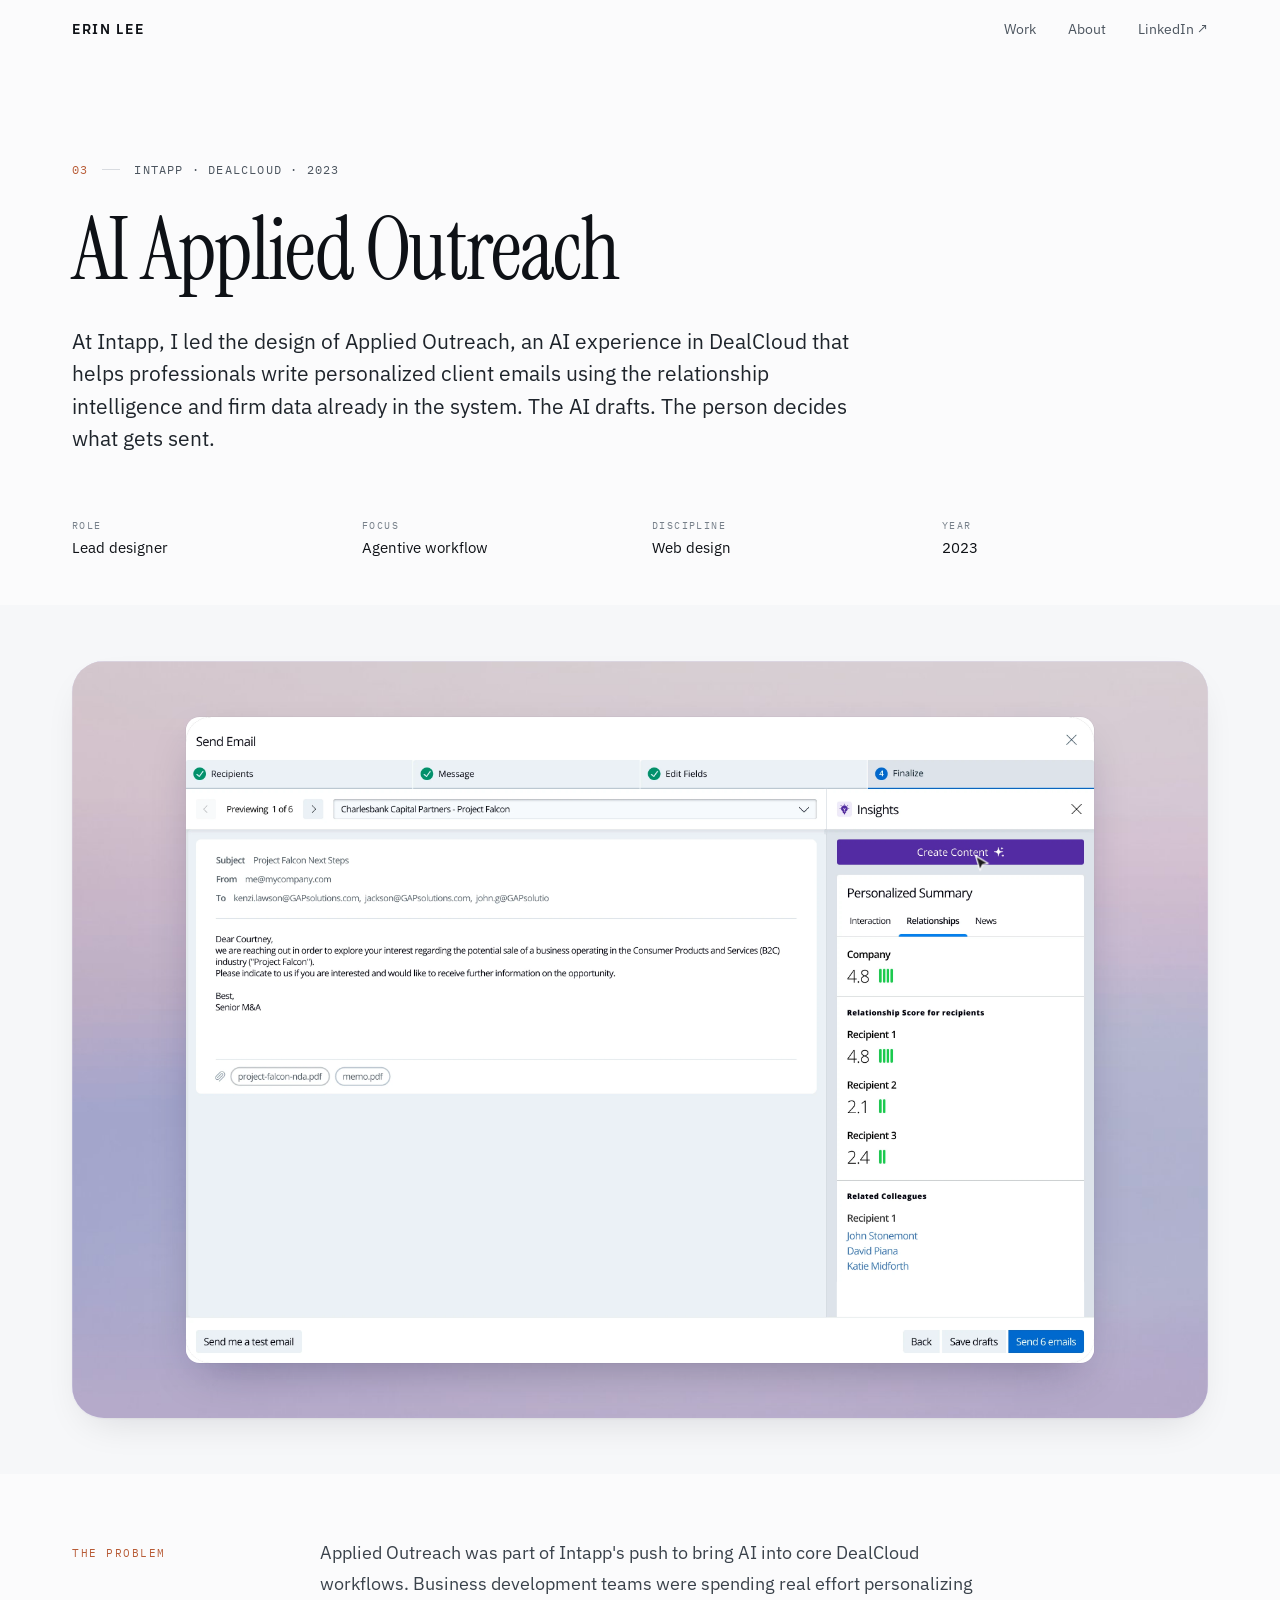
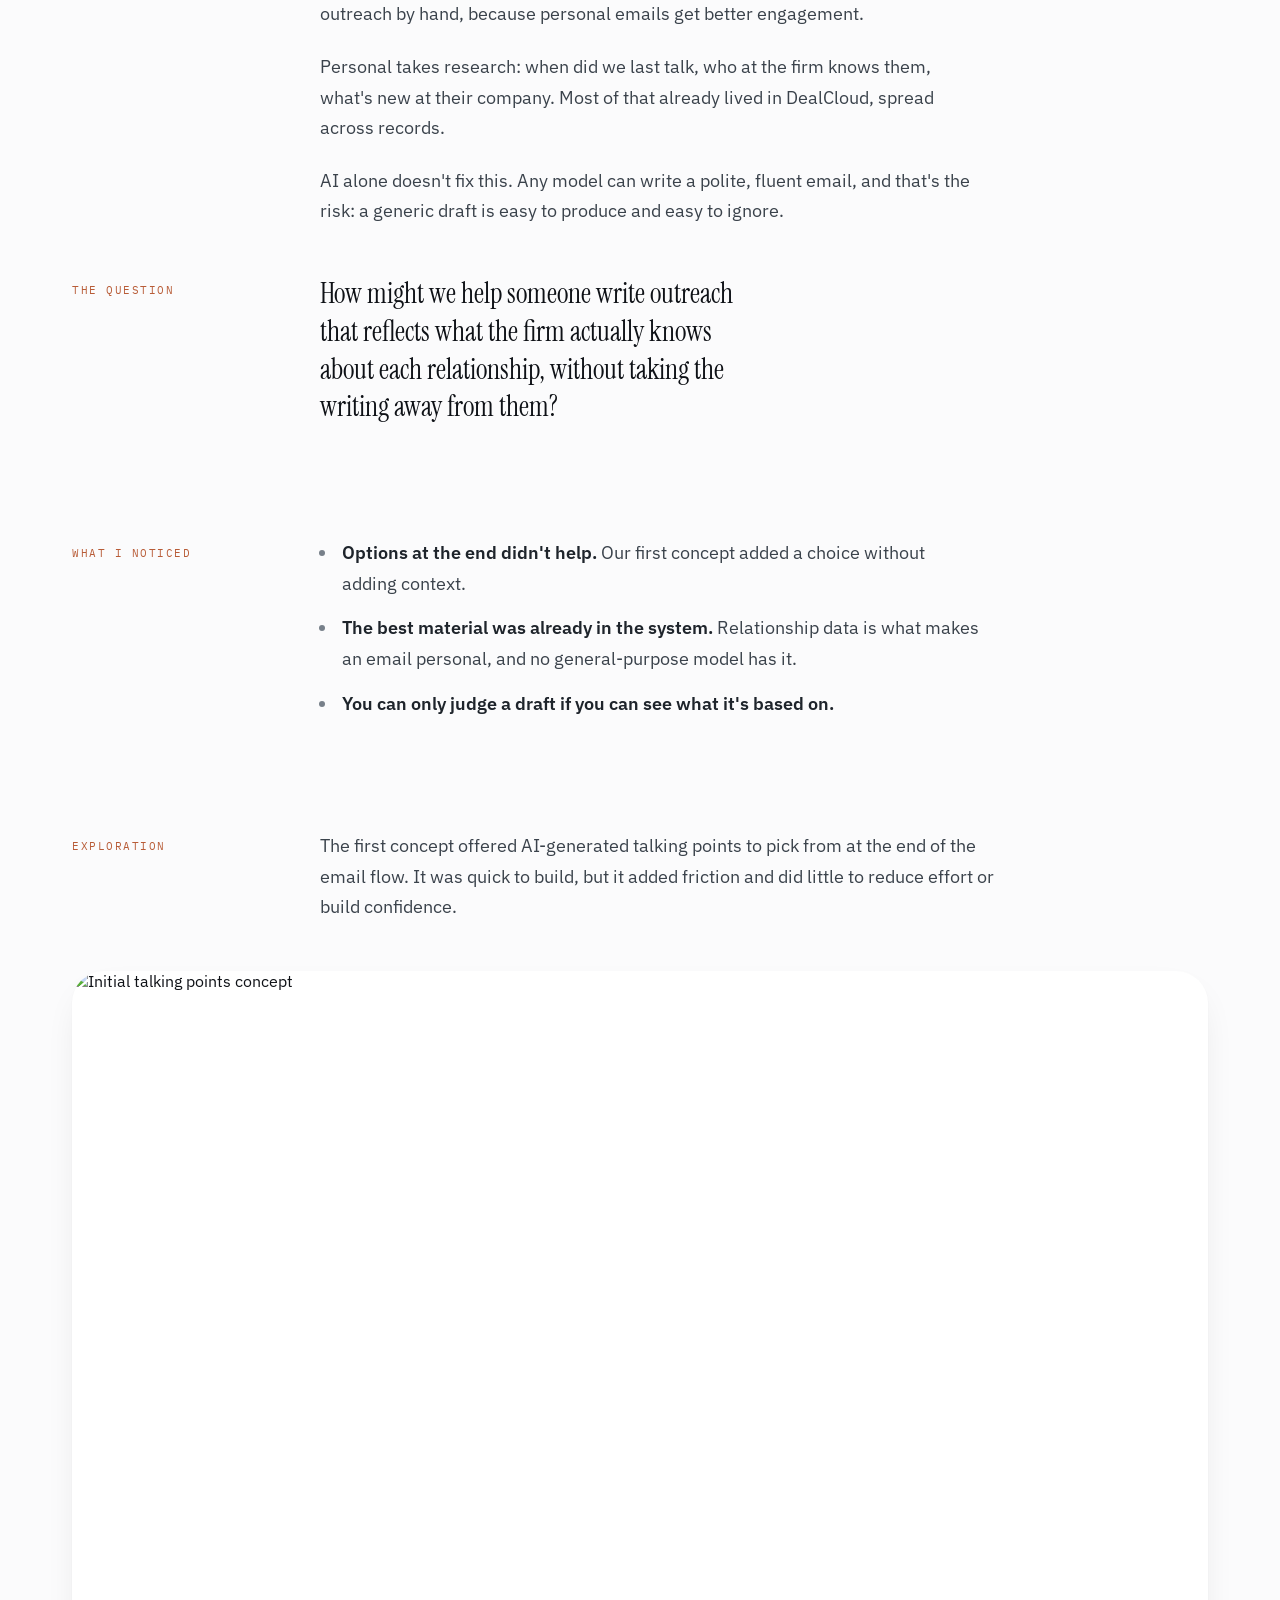
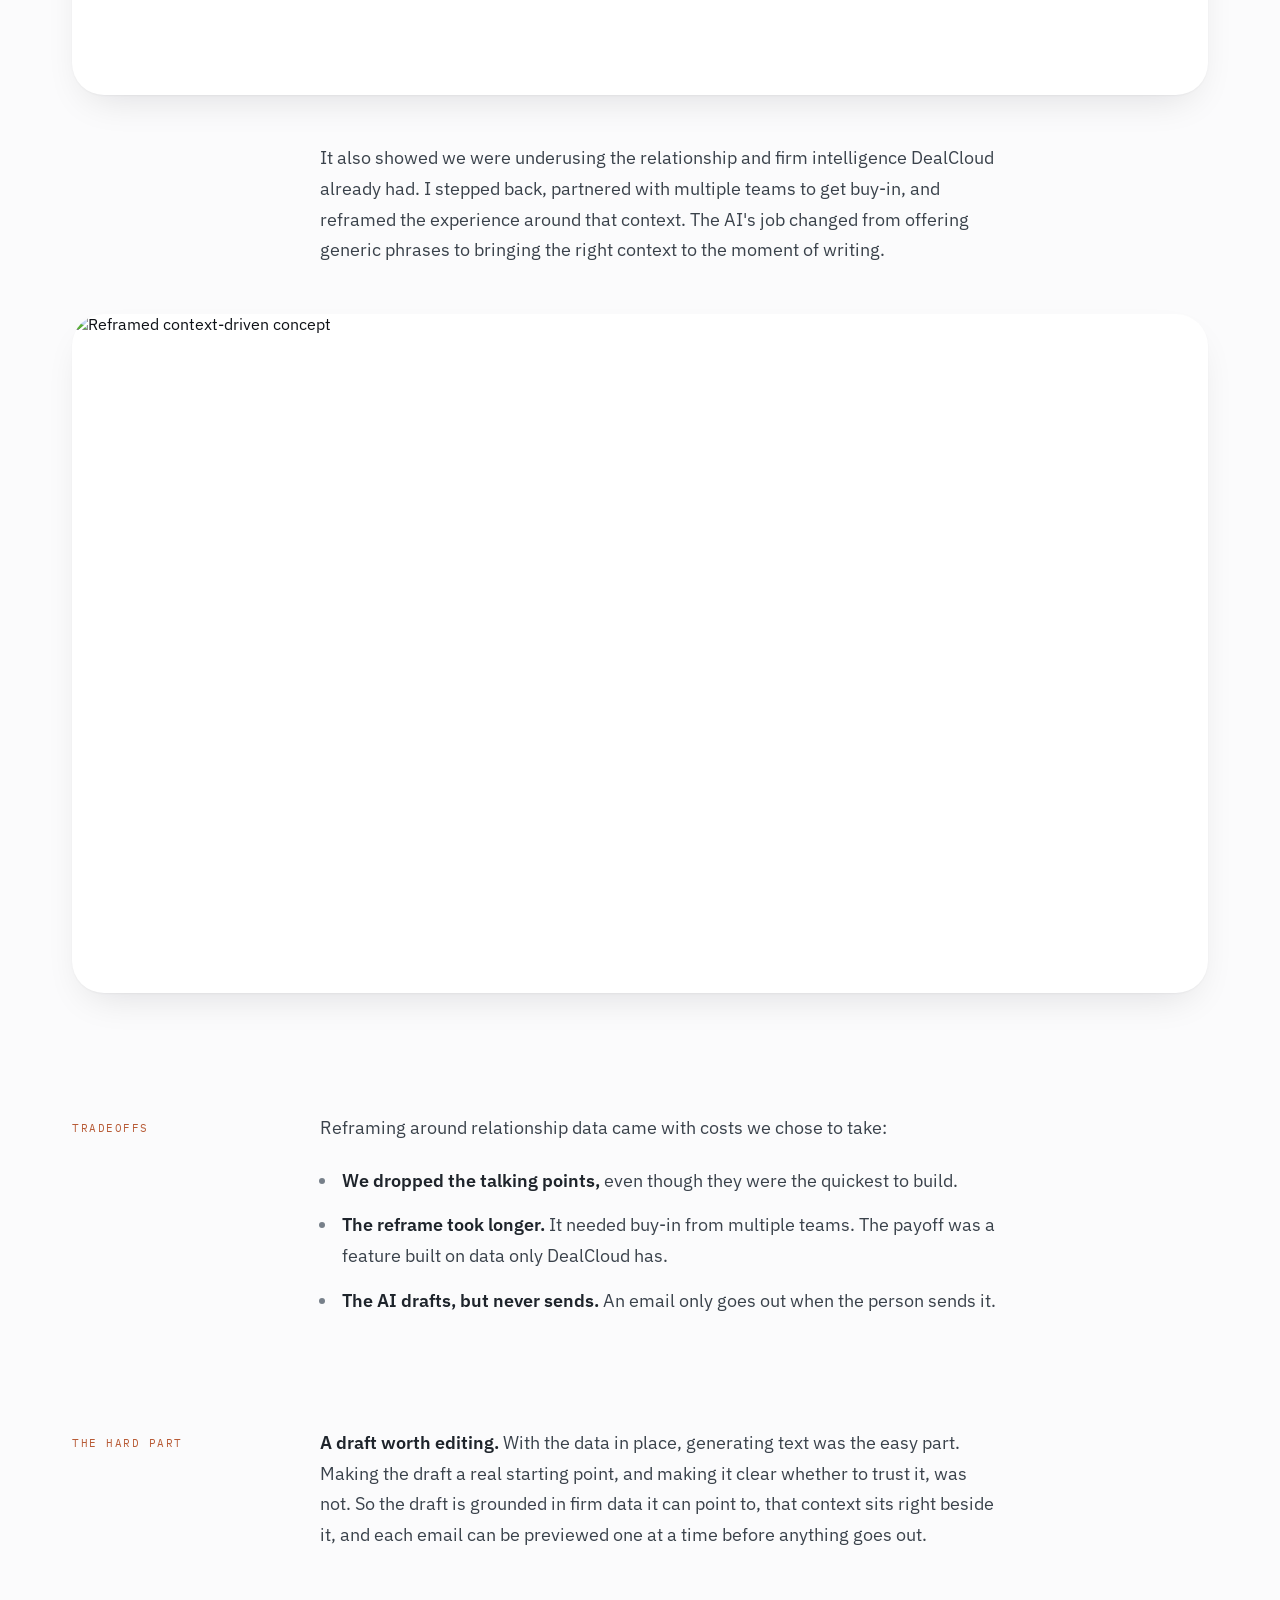
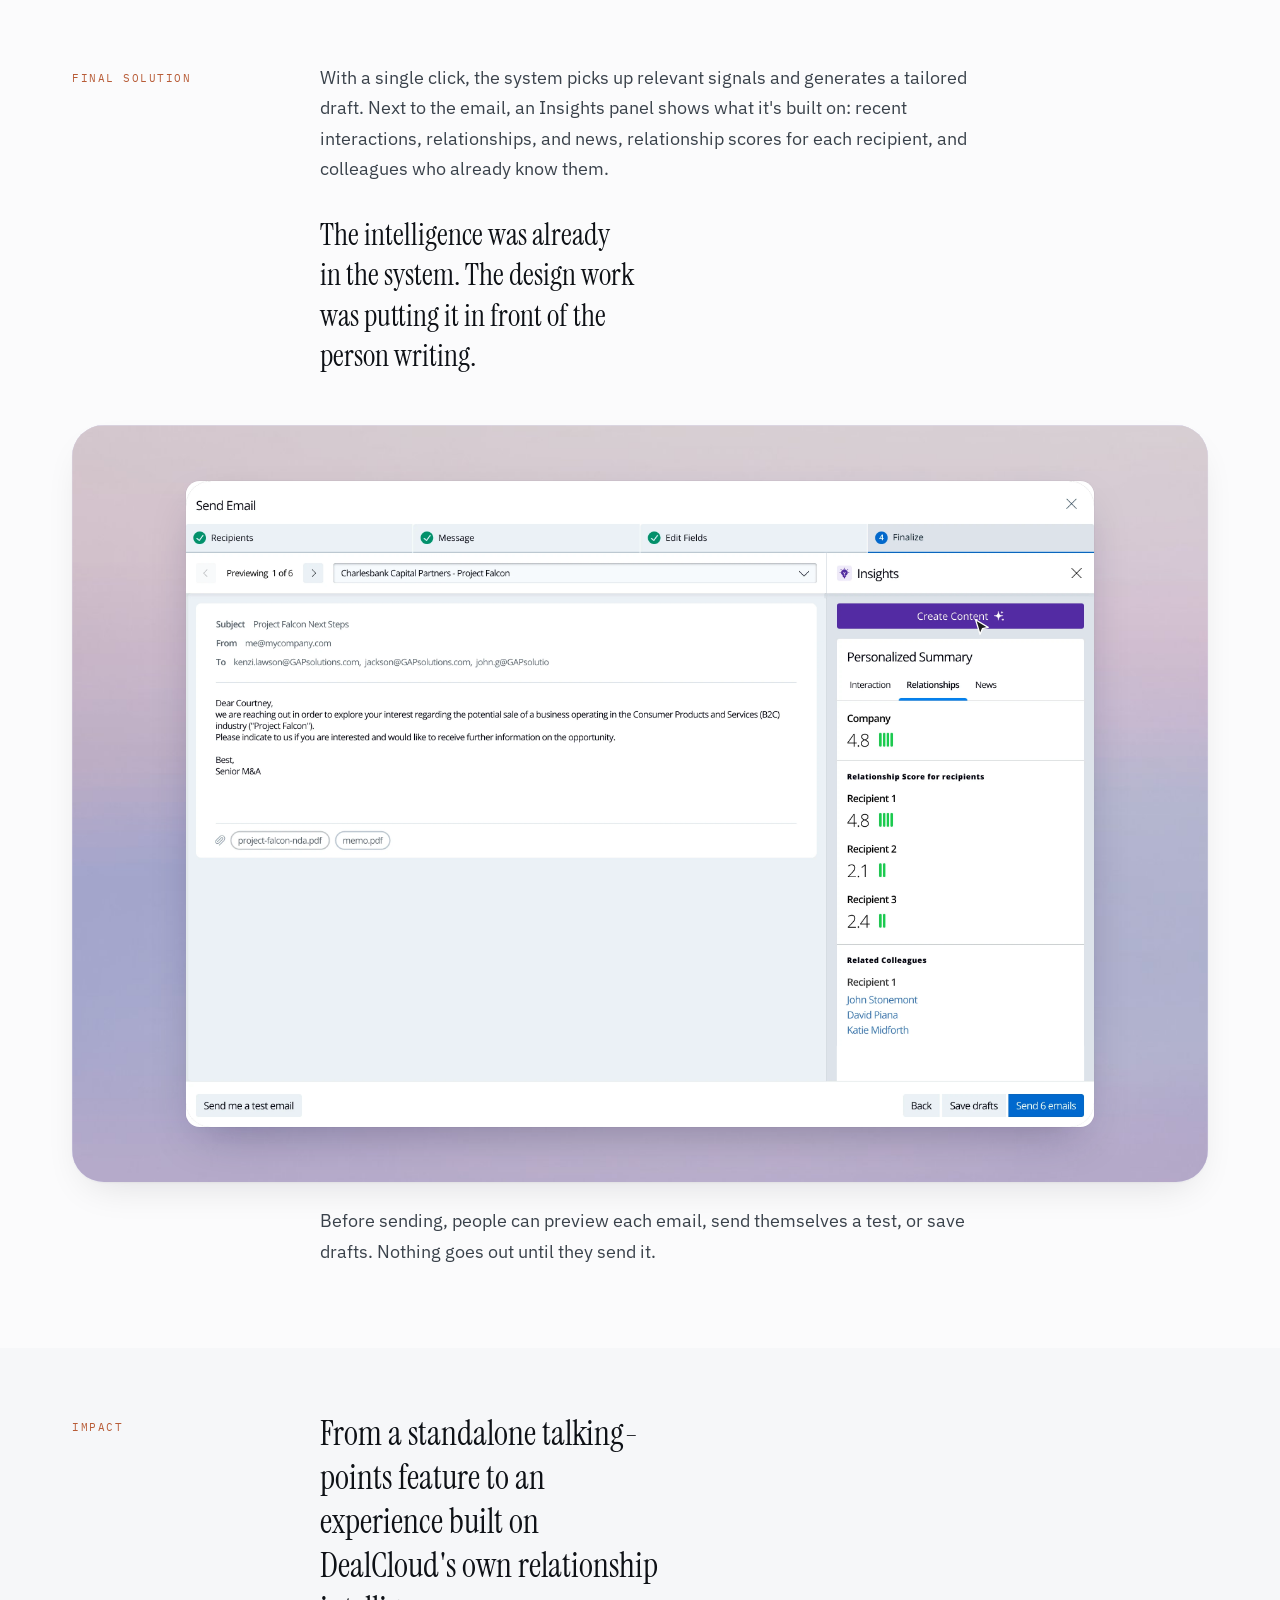
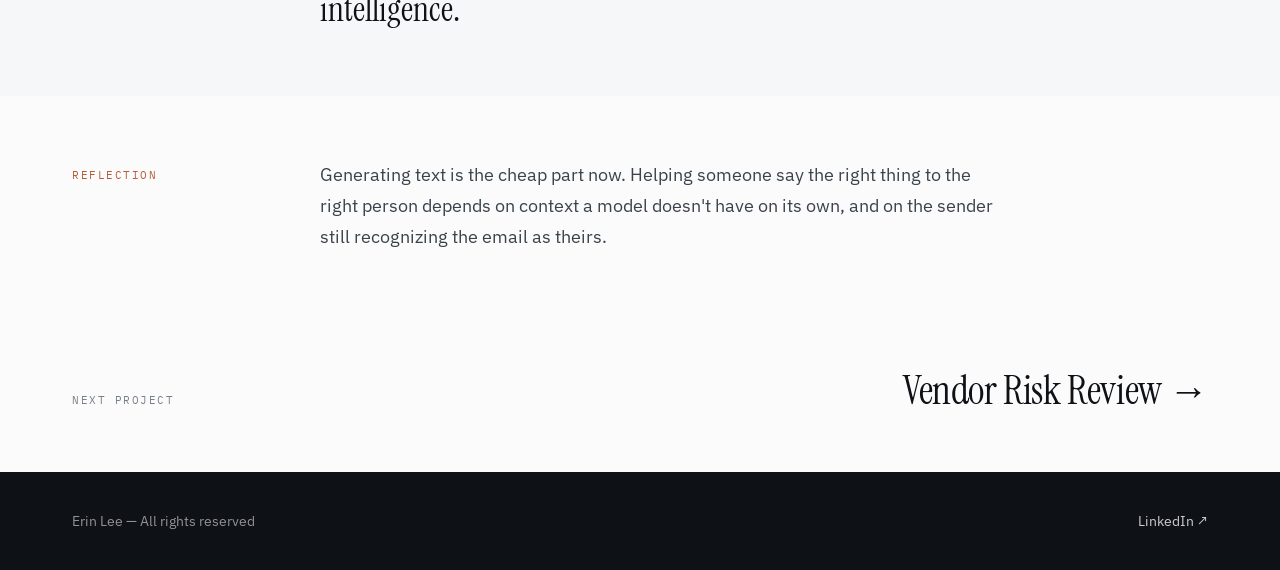
==== ai-applied-outreach.html @ 2ffe8558 "Merge Prompt guidance and Loading state into one section One animation beside its text, since both s" ====
<!DOCTYPE html>
<html lang="en">
<head>
<meta charset="utf-8">
<meta name="viewport" content="width=device-width, initial-scale=1">
<title>AI Applied Outreach — Erin Lee</title>
<meta name="description" content="Case study: AI Applied Outreach — turning relationship intelligence in DealCloud into personalized client outreach in a single click.">
<link rel="icon" href="assets/meta/favicon.ico?v=2" sizes="any">
<link rel="icon" href="assets/meta/favicon.svg?v=2" type="image/svg+xml">
<link rel="icon" href="assets/meta/favicon-32.png?v=2" type="image/png" sizes="32x32">
<link rel="apple-touch-icon" href="assets/meta/apple-touch-icon.png">
<link rel="manifest" href="assets/meta/site.webmanifest">
<meta name="theme-color" content="#FBFBFC">
<meta property="og:type" content="website">
<meta property="og:site_name" content="Erin Lee">
<meta property="og:title" content="AI Applied Outreach — Erin Lee">
<meta property="og:description" content="Case study: AI Applied Outreach — turning relationship intelligence in DealCloud into personalized client outreach in a single click.">
<meta property="og:url" content="https://erinlee.work/ai-applied-outreach.html">
<meta property="og:image" content="https://erinlee.work/assets/meta/og-image.jpg">
<meta property="og:image:width" content="1200">
<meta property="og:image:height" content="630">
<meta property="og:image:alt" content="Erin Lee's portfolio homepage: Designing simple experiences for complex problems.">
<meta name="twitter:card" content="summary_large_image">
<meta name="twitter:title" content="AI Applied Outreach — Erin Lee">
<meta name="twitter:description" content="Case study: AI Applied Outreach — turning relationship intelligence in DealCloud into personalized client outreach in a single click.">
<meta name="twitter:image" content="https://erinlee.work/assets/meta/og-image.jpg">
<link rel="preconnect" href="https://fonts.googleapis.com">
<link rel="preconnect" href="https://fonts.gstatic.com" crossorigin>
<link href="https://fonts.googleapis.com/css2?family=Instrument+Serif:ital@0;1&family=IBM+Plex+Sans:wght@400;450;500;600&family=IBM+Plex+Mono:wght@400;500&display=swap" rel="stylesheet">
<link rel="stylesheet" href="assets/css/styles.css?v=11">
<script src="assets/js/reveal.js?v=2" defer></script>
</head>
<body>

<header class="nav">
  <div class="nav__inner">
    <a href="index.html" class="nav__brand">Erin Lee</a>
    <nav class="nav__links">
      <a href="index.html#work">Work</a>
      <a href="index.html#about">About</a>
      <a href="https://www.linkedin.com/in/erin-lee-39859195">LinkedIn ↗</a>
    </nav>
  </div>
</header>

<main class="frame">

  <section class="cs-hero">
    <div class="cs-eyebrow">
      <span class="cs-eyebrow__num">03</span><span class="cs-eyebrow__rule"></span>
      <span>Intapp · DealCloud · 2023</span>
    </div>
    <h1>AI Applied Outreach</h1>
    <p class="cs-hero__lede">At Intapp, I led the design of Applied Outreach, an AI experience in DealCloud that helps professionals write personalized client emails using the relationship intelligence and firm data already in the system. The AI drafts. The person decides what gets sent.</p>
  </section>

  <div class="meta">
    <div class="meta__cell"><div class="meta__label">Role</div><div class="meta__value">Lead designer</div></div>
    <div class="meta__cell"><div class="meta__label">Focus</div><div class="meta__value">Agentive workflow</div></div>
    <div class="meta__cell"><div class="meta__label">Discipline</div><div class="meta__value">Web design</div></div>
    <div class="meta__cell"><div class="meta__label">Year</div><div class="meta__value">2023</div></div>
  </div>

  <div class="cs-cover">
    <iframe class="media media--embed" src="assets/embed/outreach.html?v=6" title="AI Applied Outreach: one click on Create Content turns a generic email into a personalized draft" loading="lazy"></iframe>
  </div>

  <section class="cs-section">
    <div class="cs-label">The problem</div>
    <div class="cs-copy">
      <p>Applied Outreach was part of Intapp's push to bring AI into core DealCloud workflows. Business development teams were spending real effort personalizing outreach by hand, because personal emails get better engagement.</p>
      <p>Personal takes research: when did we last talk, who at the firm knows them, what's new at their company. Most of that already lived in DealCloud, spread across records.</p>
      <p>AI alone doesn't fix this. Any model can write a polite, fluent email, and that's the risk: a generic draft is easy to produce and easy to ignore.</p>
    </div>
  </section>

  <section class="cs-section cs-section--flush">
    <div class="cs-label">The question</div>
    <div class="cs-copy">
      <p class="cs-question">How might we help someone write outreach that reflects what the firm actually knows about each relationship, without taking the writing away from them?</p>
    </div>
  </section>

  <section class="cs-section">
    <div class="cs-label">What I noticed</div>
    <div class="cs-copy">
      <ul>
        <li><strong>Options at the end didn't help.</strong> Our first concept added a choice without adding context.</li>
        <li><strong>The best material was already in the system.</strong> Relationship data is what makes an email personal, and no general-purpose model has it.</li>
        <li><strong>You can only judge a draft if you can see what it's based on.</strong></li>
      </ul>
    </div>
  </section>

  <section class="cs-section">
    <div class="cs-label">Exploration</div>
    <div class="cs-copy">
      <p>The first concept offered AI-generated talking points to pick from at the end of the email flow. It was quick to build, but it added friction and did little to reduce effort or build confidence.</p>
    </div>
  </section>

  <div class="cs-media cs-media--tight">
    <img class="media" src="https://framerusercontent.com/images/ONEKDYX19Ionxs8TZcbQK0HJM.png?width=1844&amp;height=1176" width="1844" height="1176" loading="lazy" alt="Initial talking points concept">
  </div>

  <section class="cs-section cs-section--flush">
    <div aria-hidden="true"></div>
    <div class="cs-copy">
      <p>It also showed we were underusing the relationship and firm intelligence DealCloud already had. I stepped back, partnered with multiple teams to get buy-in, and reframed the experience around that context. The AI's job changed from offering generic phrases to bringing the right context to the moment of writing.</p>
    </div>
  </section>

  <div class="cs-media">
    <img class="media" src="https://framerusercontent.com/images/rFH4jjAqfrllweODZaklj4WcZ8Q.png?width=1844&amp;height=1103" width="1844" height="1103" loading="lazy" alt="Reframed context-driven concept">
  </div>

  <section class="cs-section">
    <div class="cs-label">Tradeoffs</div>
    <div class="cs-copy">
      <p>Reframing around relationship data came with costs we chose to take:</p>
      <ul>
        <li><strong>We dropped the talking points,</strong> even though they were the quickest to build.</li>
        <li><strong>The reframe took longer.</strong> It needed buy-in from multiple teams. The payoff was a feature built on data only DealCloud has.</li>
        <li><strong>The AI drafts, but never sends.</strong> An email only goes out when the person sends it.</li>
      </ul>
    </div>
  </section>

  <section class="cs-section">
    <div class="cs-label">The hard part</div>
    <div class="cs-copy">
      <p><strong>A draft worth editing.</strong> With the data in place, generating text was the easy part. Making the draft a real starting point, and making it clear whether to trust it, was not. So the draft is grounded in firm data it can point to, that context sits right beside it, and each email can be previewed one at a time before anything goes out.</p>
    </div>
  </section>

  <section class="cs-section">
    <div class="cs-label">Final solution</div>
    <div class="cs-copy">
      <p>With a single click, the system picks up relevant signals and generates a tailored draft. Next to the email, an Insights panel shows what it's built on: recent interactions, relationships, and news, relationship scores for each recipient, and colleagues who already know them.</p>
      <p class="pullquote">The intelligence was already in the system. The design work was putting it in front of the person writing.</p>
    </div>
  </section>

  <div class="cs-media cs-media--stack">
    <iframe class="media media--embed" src="assets/embed/outreach.html?scene=draft&amp;v=6" title="Generated outreach draft, personalized with relationship insights" loading="lazy"></iframe>
  </div>

  <section class="cs-section cs-section--flush">
    <div aria-hidden="true"></div>
    <div class="cs-copy">
      <p>Before sending, people can preview each email, send themselves a test, or save drafts. Nothing goes out until they send it.</p>
    </div>
  </section>

  <section class="cs-section cs-section--impact cs-section--impact-gap">
    <div class="cs-label">Impact</div>
    <div class="cs-copy">
      <p class="cs-impact-quote cs-impact-quote--wide">From a standalone talking-points feature to an experience built on DealCloud's own relationship intelligence.</p>
    </div>
  </section>

  <section class="cs-section cs-section--last">
    <div class="cs-label">Reflection</div>
    <div class="cs-copy">
      <p>Generating text is the cheap part now. Helping someone say the right thing to the right person depends on context a model doesn't have on its own, and on the sender still recognizing the email as theirs.</p>
    </div>
  </section>

  <a href="vendor-risk-review.html" class="next">
    <span class="next__label">Next project</span>
    <span class="next__title">Vendor Risk Review →</span>
  </a>
</main>

<footer class="footer">
  <div class="footer__inner">
    <span>Erin Lee — All rights reserved</span>
    <a href="https://www.linkedin.com/in/erin-lee-39859195">LinkedIn ↗</a>
  </div>
</footer>

</body>
</html>
---- assets/css/styles.css ----
/* Erin Lee — portfolio styles
   Built from the Claude Design handoff (v1 "Modern Product / Systems" direction). */

:root {
  --paper: #FBFBFC;
  --band: #F6F7F9;
  --chip: #EEF0F3;
  --line: #E4E6EA;
  --line-strong: #D8DBE0;
  --ink: #0E1116;
  --text-strong: #1E242B;
  --text: #3A424B;
  --text-muted: #4C555F;
  --text-meta: #77808A;
  --accent: oklch(.58 .13 42);
  --accent-hover: oklch(.55 .13 42);
  --accent-deep: oklch(.35 .07 42);
  --accent-light: oklch(.78 .1 60);

  --serif: 'Instrument Serif', serif;
  --sans: 'IBM Plex Sans', sans-serif;
  --mono: 'IBM Plex Mono', monospace;

  /* Layout: backgrounds run edge to edge; content sits in a centred
     column no wider than --max. --edge is the extra space either side
     of that column on very wide screens; --pad is the full side padding. */
  --max: 1600px;
  --gutter: 72px;
  --edge: max(0px, calc((100vw - var(--max)) / 2));
  --pad: calc(var(--gutter) + var(--edge));
  --shadow: 0 1px 2px rgba(14,17,22,.04), 0 16px 40px -16px rgba(14,17,22,.14);
  --radius: 8px;        /* homepage screenshot + chip radius */
  --radius-cs: 32px;    /* case study media radius */
}

* { box-sizing: border-box; }
html { scroll-padding-top: 72px; }
body {
  margin: 0;
  background: var(--paper);
  color: var(--ink);
  font-family: var(--sans);
  -webkit-font-smoothing: antialiased;
}
a { color: inherit; text-decoration: none; }
a:hover { color: var(--accent-hover); }
img, video { display: block; max-width: 100%; }

.mono-label {
  font-family: var(--mono);
  font-size: 12px;
  letter-spacing: .12em;
  text-transform: uppercase;
  color: var(--text-meta);
}

/* ---------- Nav ---------- */
.nav {
  position: sticky; top: 0; z-index: 20;
  background: rgba(251,251,252,.88);
  -webkit-backdrop-filter: blur(10px);
  backdrop-filter: blur(10px);
}
.nav__inner {
  padding: 20px var(--pad);
  display: flex; justify-content: space-between; align-items: center; gap: 24px;
}
.nav__brand { font-size: 14px; font-weight: 600; letter-spacing: .12em; text-transform: uppercase; white-space: nowrap; }
.nav__links { display: flex; gap: 32px; font-size: 14px; color: var(--text-muted); }
.nav__links a { white-space: nowrap; }

/* ---------- Page frame ---------- */
.frame {
  width: 100%;
}

/* ---------- Hero ---------- */
.hero {
  display: grid; grid-template-columns: minmax(0,1fr) calc(372px + var(--edge));
  position: relative; overflow: hidden;
}
.hero shader-gradient { z-index: 0; }
.hero__field { top: 0; bottom: 0; left: 0; right: calc(372px + var(--edge)); z-index: 0;
  /* keep the network away from the headline: it fades in toward the right */
  -webkit-mask-image: linear-gradient(90deg, transparent 25%, #000 65%); mask-image: linear-gradient(90deg, transparent 25%, #000 65%); }
@media (max-width: 1100px) { .hero__field { right: 0; opacity: .6; } }
.hero__main {
  position: relative; z-index: 1;
  padding: 128px var(--pad) 104px;
  display: flex; flex-direction: column; gap: 36px;
}
.eyebrow {
  display: flex; align-items: center; gap: 12px;
  font-family: var(--mono); font-size: 12px; letter-spacing: .1em; text-transform: uppercase;
  color: var(--text-muted);
}
.eyebrow__dot { width: 6px; height: 6px; border-radius: 50%; background: var(--accent); flex: none; }
.hero h1 {
  margin: 0; font-family: var(--serif); font-weight: 400;
  font-size: 86px; line-height: 1.02; letter-spacing: -.02em;
  max-width: 15ch; text-wrap: pretty;
}
.hero h1 em { font-style: italic; }
.hero__lede {
  margin: 0; font-size: 20px; line-height: 1.6; color: var(--text);
  max-width: 56ch; text-wrap: pretty;
}
.pills { display: flex; gap: 8px; flex-wrap: wrap; margin-top: 8px; }
.pill {
  font-family: var(--mono); font-size: 12px; letter-spacing: .04em;
  border: 1px solid var(--line-strong); padding: 8px 13px; color: var(--text);
  border-radius: var(--radius);
}

.rail {
  position: relative; z-index: 1;
  display: flex; flex-direction: column;
  background: var(--band); border-left: 1px solid var(--line);
  -webkit-backdrop-filter: blur(18px);
  backdrop-filter: blur(18px);
}
.rail__block { padding: 28px calc(32px + var(--edge)) 28px 32px; display: flex; flex-direction: column; gap: 6px; }
.rail__block--jobs { gap: 14px; }
.rail__block--grow { gap: 8px; flex: 1; }
.rail__label { font-family: var(--mono); font-size: 11px; letter-spacing: .12em; text-transform: uppercase; color: var(--text-meta); }
.rail__job { display: flex; flex-direction: column; gap: 2px; }
.rail__co { font-size: 17px; font-weight: 500; }
.rail__role { font-size: 14px; color: var(--text-muted); }
.rail__list { font-size: 15px; line-height: 1.75; color: var(--text); }
.rail__cta {
  padding: 22px calc(32px + var(--edge)) 22px 32px; display: flex; justify-content: space-between; align-items: center;
  font-size: 15px; font-weight: 500; background: var(--ink); color: var(--paper);
  transition: background .2s;
}
.rail__cta:hover { background: var(--accent-deep); color: var(--paper); }

/* ---------- Selected work ---------- */
.section-bar {
  padding: 32px var(--pad) 0;
  display: flex; justify-content: space-between;
}

.project { display: block; background: var(--paper); transition: background .2s; }
.project:hover { background: var(--band); color: inherit; }
.project__text { padding: 56px var(--pad) 48px; display: flex; flex-direction: column; gap: 22px; }
.project__title { display: flex; align-items: baseline; gap: 16px; }
.project__num { font-family: var(--mono); font-size: 12px; color: var(--accent); }
.project__name { margin: 0; font-weight: 400; font-family: var(--serif); font-size: 40px; letter-spacing: -.01em; line-height: 1.1; }
.project__pitch { margin: 0; font-size: 20px; line-height: 1.5; color: var(--text-strong); max-width: 40ch; text-wrap: pretty; }
.project__pitch--wide { max-width: 42ch; }
.tags { display: flex; gap: 9px; flex-wrap: wrap; }
.tag {
  font-family: var(--mono); font-size: 11px; letter-spacing: .06em; text-transform: uppercase;
  background: var(--chip); padding: 6px 10px; color: var(--text-muted);
  border-radius: var(--radius);
}

.story { margin-top: 14px; display: flex; flex-direction: column; gap: 16px; max-width: 60ch; }
.story__row { display: grid; grid-template-columns: 108px 1fr; gap: 20px; align-items: start; }
.story__label {
  font-family: var(--mono); font-size: 10px; letter-spacing: .14em; text-transform: uppercase;
  color: var(--accent); padding-top: 3px;
}
.story__body { font-size: 15px; line-height: 1.6; color: var(--text); text-wrap: pretty; }
.story__body--strong { color: var(--text-strong); }
.story__body em { font-style: italic; color: var(--text-strong); }
.story__body strong { font-weight: 600; }

.story-grid {
  margin-top: 14px; display: grid; grid-template-columns: repeat(3, 1fr);
  gap: 40px; max-width: 1200px;
}
.story-grid__cell { display: flex; flex-direction: column; gap: 7px; }
.story-grid__cell .story__body { line-height: 1.55; }

.project__band { background: var(--band); padding: 56px var(--pad) 64px; }
.project__band img, .project__band video {
  width: 100%; height: auto;
  background: #FFFFFF; box-shadow: var(--shadow);
  border-radius: var(--radius); overflow: hidden;
}

/* ---------- About ---------- */
.about { display: grid; grid-template-columns: minmax(0,1fr) calc(560px + var(--edge)); align-items: start; }
.about__main {
  padding: 96px var(--gutter) 96px var(--pad); display: flex; flex-direction: column; gap: 30px;
}
.about h2 {
  margin: 0; font-family: var(--serif); font-weight: 400;
  font-size: 54px; line-height: 1.06; letter-spacing: -.02em; max-width: 18ch; text-wrap: pretty;
}
.about__body { margin: 0; font-size: 18px; line-height: 1.65; color: var(--text); max-width: 58ch; text-wrap: pretty; }
.buttons { display: flex; gap: 12px; margin-top: 10px; flex-wrap: wrap; }
.btn { font-size: 15px; font-weight: 500; padding: 13px 22px; transition: background .2s, border-color .2s; }
.btn--solid { background: var(--ink); color: var(--paper); }
.btn--solid:hover { background: var(--accent-deep); color: var(--paper); }
.btn--ghost { border: 1px solid var(--line-strong); color: var(--ink); }
.btn--ghost:hover { border-color: var(--ink); color: var(--ink); }

.timeline { display: flex; flex-direction: column; gap: 28px; padding: 104px var(--pad) 96px 0; }
.timeline__head {
  font-family: var(--mono); font-size: 11px; letter-spacing: .12em; text-transform: uppercase; color: var(--text-meta);
  display: flex; justify-content: space-between;
}
.timeline__row {
  display: grid; grid-template-columns: 1fr auto; gap: 6px 20px;
}
.timeline__co { font-size: 17px; font-weight: 500; }
.timeline__years { font-family: var(--mono); font-size: 13px; color: var(--text-meta); }
.timeline__role { font-size: 14px; color: var(--text-muted); }

/* ---------- Contact / footer ---------- */
.contact {
  background: var(--ink); color: var(--paper);
  padding: 88px var(--pad);
  display: flex; justify-content: space-between; align-items: flex-end; gap: 60px; flex-wrap: wrap;
}
.contact__main { display: flex; flex-direction: column; gap: 18px; }
.contact__label { color: rgba(251,251,252,.5); }
.contact__title { font-family: var(--serif); font-size: 52px; line-height: 1.05; letter-spacing: -.02em; }
.contact__email {
  font-size: 20px; color: var(--accent-light);
  border-bottom: 1px solid rgba(251,251,252,.3); align-self: flex-start; padding-bottom: 3px;
}
.contact__email:hover { color: var(--paper); }
.contact__side { display: flex; flex-direction: column; gap: 10px; font-size: 14px; color: rgba(251,251,252,.5); text-align: right; }
.contact__side a { color: rgba(251,251,252,.8); }

.footer { background: var(--ink); color: var(--paper); }
.footer__inner {
  padding: 40px var(--pad);
  display: flex; justify-content: space-between; align-items: center; gap: 16px; flex-wrap: wrap;
  font-size: 14px; color: rgba(251,251,252,.55);
}
.footer__inner a { color: rgba(251,251,252,.8); }

/* ---------- Case study ---------- */
.cs-hero { padding: 104px var(--pad) 56px; display: flex; flex-direction: column; gap: 30px; }
.cs-eyebrow {
  display: flex; align-items: center; gap: 14px;
  font-family: var(--mono); font-size: 12px; letter-spacing: .1em; text-transform: uppercase; color: var(--text-muted);
}
.cs-eyebrow__num { color: var(--accent); }
.cs-eyebrow__rule { width: 18px; height: 1px; background: var(--line-strong); }
.cs-hero h1 {
  margin: 0; font-family: var(--serif); font-weight: 400;
  font-size: 86px; line-height: 1.02; letter-spacing: -.02em; max-width: 16ch; text-wrap: pretty;
}
.cs-hero__lede { margin: 0; font-size: 21px; line-height: 1.55; color: var(--text-strong); max-width: 62ch; text-wrap: pretty; }

.meta { display: grid; grid-template-columns: repeat(4, 1fr); gap: 24px; padding: 8px var(--pad) 48px; }
.meta__cell { display: flex; flex-direction: column; gap: 6px; }
.meta__label { font-family: var(--mono); font-size: 10px; letter-spacing: .14em; text-transform: uppercase; color: var(--text-meta); }
.meta__value { font-size: 15px; }

.media {
  width: 100%; height: auto;
  border-radius: var(--radius-cs); background: #FFFFFF; box-shadow: var(--shadow);
}
.cs-cover { background: var(--band); padding: 56px var(--pad); }
.media--embed { display: block; aspect-ratio: 3 / 2; border: 0; overflow: hidden; }
.media--embed.media--portrait { aspect-ratio: 4 / 5; }
.media--embed.media--43 { aspect-ratio: 4 / 3; }
.cs-media { padding: 0 var(--pad) 56px; }
.cs-media--tight { padding-bottom: 48px; }
.cs-media--stack { padding-bottom: 24px; display: flex; flex-direction: column; gap: 24px; }
.cs-media--pair { display: grid; grid-template-columns: 1fr 1fr; gap: 24px; }

.cs-section {
  padding: 64px var(--pad) 48px;
  display: grid; grid-template-columns: 200px minmax(0,1fr); gap: 48px; align-items: start;
}
.cs-section--flush { padding-top: 0; }
.cs-section--impact { background: var(--band); padding-bottom: 64px; }
.cs-section--impact-gap { margin-top: 32px; }
.cs-section--last { padding-bottom: 56px; }
.cs-label {
  font-family: var(--mono); font-size: 11px; letter-spacing: .14em; text-transform: uppercase;
  color: var(--accent); padding-top: 8px;
}
.cs-label--muted { color: var(--text-meta); }
.cs-copy { display: flex; flex-direction: column; gap: 22px; max-width: 68ch; }
.cs-copy p, p.cs-copy { margin: 0; font-size: 18px; line-height: 1.7; color: var(--text); text-wrap: pretty; }
.cs-copy em { font-style: italic; color: var(--text-strong); }
.cs-copy .pullquote {
  font-family: var(--serif); font-size: 30px; line-height: 1.35; color: var(--ink);
  max-width: 24ch; padding-top: 8px;
}
.cs-copy ul { margin: 0; padding-left: 1.15em; display: flex; flex-direction: column; gap: 14px; }
.cs-copy li { font-size: 18px; line-height: 1.7; color: var(--text); text-wrap: pretty; padding-left: 4px; }
.cs-copy li::marker { color: var(--text-meta); }
.cs-copy strong { font-weight: 600; color: var(--text-strong); }
.cs-copy .cs-question { font-family: var(--serif); font-size: 28px; line-height: 1.35; color: var(--ink); max-width: 34ch; }
.cs-impact-quote, .cs-copy .cs-impact-quote {
  margin: 0; font-family: var(--serif); font-size: 34px; line-height: 1.3; color: var(--ink);
  max-width: 22ch; text-wrap: pretty;
}
.cs-impact-quote--wide { max-width: 24ch; }

.cs-split { display: grid; grid-template-columns: minmax(0,1fr) minmax(0,1fr); }
.cs-split__col { padding: 48px 48px 48px var(--pad); display: flex; flex-direction: column; gap: 18px; }
.cs-split__col:last-child { padding: 48px var(--pad) 48px 48px; }
.cs-split__title { font-family: var(--serif); font-size: 30px; letter-spacing: -.01em; }
.cs-split__col p { margin: 0; font-size: 17px; line-height: 1.65; color: var(--text); text-wrap: pretty; }
.cs-split__col .media { margin-top: auto; } /* media sits on the bottom edge, so paired columns line up */
/* one animation beside its text: the text sits centred against the media */
.cs-split--feature .cs-split__col:first-child { justify-content: center; max-width: 52ch; }

.next {
  display: flex; justify-content: space-between; align-items: baseline; gap: 24px;
  padding: 56px var(--pad); transition: background .2s;
}
.next:hover { background: var(--band); color: inherit; }
.next__label { font-family: var(--mono); font-size: 11px; letter-spacing: .14em; text-transform: uppercase; color: var(--text-meta); white-space: nowrap; }
.next__title { font-family: var(--serif); font-size: 40px; letter-spacing: -.01em; text-align: right; }

/* ---------- Responsive ---------- */
@media (max-width: 1100px) {
  :root { --gutter: 48px; }
  .hero { grid-template-columns: 1fr; }
  .hero__main { padding-top: 96px; padding-bottom: 80px; }
  .rail__block--grow { flex: none; }
  .rail__block, .rail__cta { padding-left: var(--pad); padding-right: var(--pad); }
  .about { grid-template-columns: 1fr; }
  .about__main { padding-bottom: 0; }
  .timeline { padding: 56px var(--pad) 96px; }
  .story-grid { grid-template-columns: 1fr; }
}

@media (max-width: 720px) {
  :root { --gutter: 20px; --radius-cs: 16px; }
  html { scroll-padding-top: 60px; }
  .nav__inner { padding-top: 16px; padding-bottom: 16px; }
  .nav__links { gap: 16px; font-size: 13px; }
  .nav__resume { display: none; }

  .hero__main { padding-top: 64px; padding-bottom: 56px; gap: 28px; }
  .hero h1 { font-size: clamp(44px, 12vw, 86px); }
  .hero__lede { font-size: 17px; }

  .project__text { padding-top: 40px; padding-bottom: 36px; gap: 18px; }
  .project__name { font-size: 30px; }
  .project__pitch { font-size: 18px; }
  .story__row { grid-template-columns: 1fr; gap: 6px; }
  .project__band { padding: 24px var(--pad) 32px; }

  .about__main { padding-top: 64px; }
  .timeline { padding-top: 48px; padding-bottom: 64px; }
  .about h2 { font-size: 38px; }
  .about__body { font-size: 17px; }

  .contact { padding-top: 64px; padding-bottom: 64px; gap: 36px; }
  .contact__title { font-size: 36px; }
  .contact__email { font-size: 18px; }
  .contact__side { text-align: left; }

  .cs-hero { padding-top: 64px; padding-bottom: 40px; gap: 22px; }
  .cs-hero h1 { font-size: clamp(44px, 12vw, 86px); }
  .cs-hero__lede { font-size: 18px; }
  .meta { grid-template-columns: 1fr 1fr; gap: 20px; padding-bottom: 36px; }
  .cs-cover { padding: 24px var(--pad); }
  .cs-media { padding-bottom: 40px; }
  .cs-media--pair { grid-template-columns: 1fr; }
  .cs-section { grid-template-columns: 1fr; gap: 16px; padding-top: 48px; padding-bottom: 36px; }
  .cs-section--flush { padding-top: 0; }
  .cs-label { padding-top: 0; }
  .cs-copy p, p.cs-copy, .cs-copy li { font-size: 17px; }
  .cs-copy .cs-question { font-size: 24px; }
  .cs-copy .pullquote { font-size: 26px; }
  .cs-impact-quote, .cs-copy .cs-impact-quote { font-size: 28px; }
  .cs-split { grid-template-columns: 1fr; }
  .cs-split__col, .cs-split__col:last-child { padding: 40px var(--pad); }
  .next { flex-direction: column; align-items: flex-start; gap: 10px; padding-top: 40px; padding-bottom: 40px; }
  .next__title { font-size: 30px; text-align: left; }
}
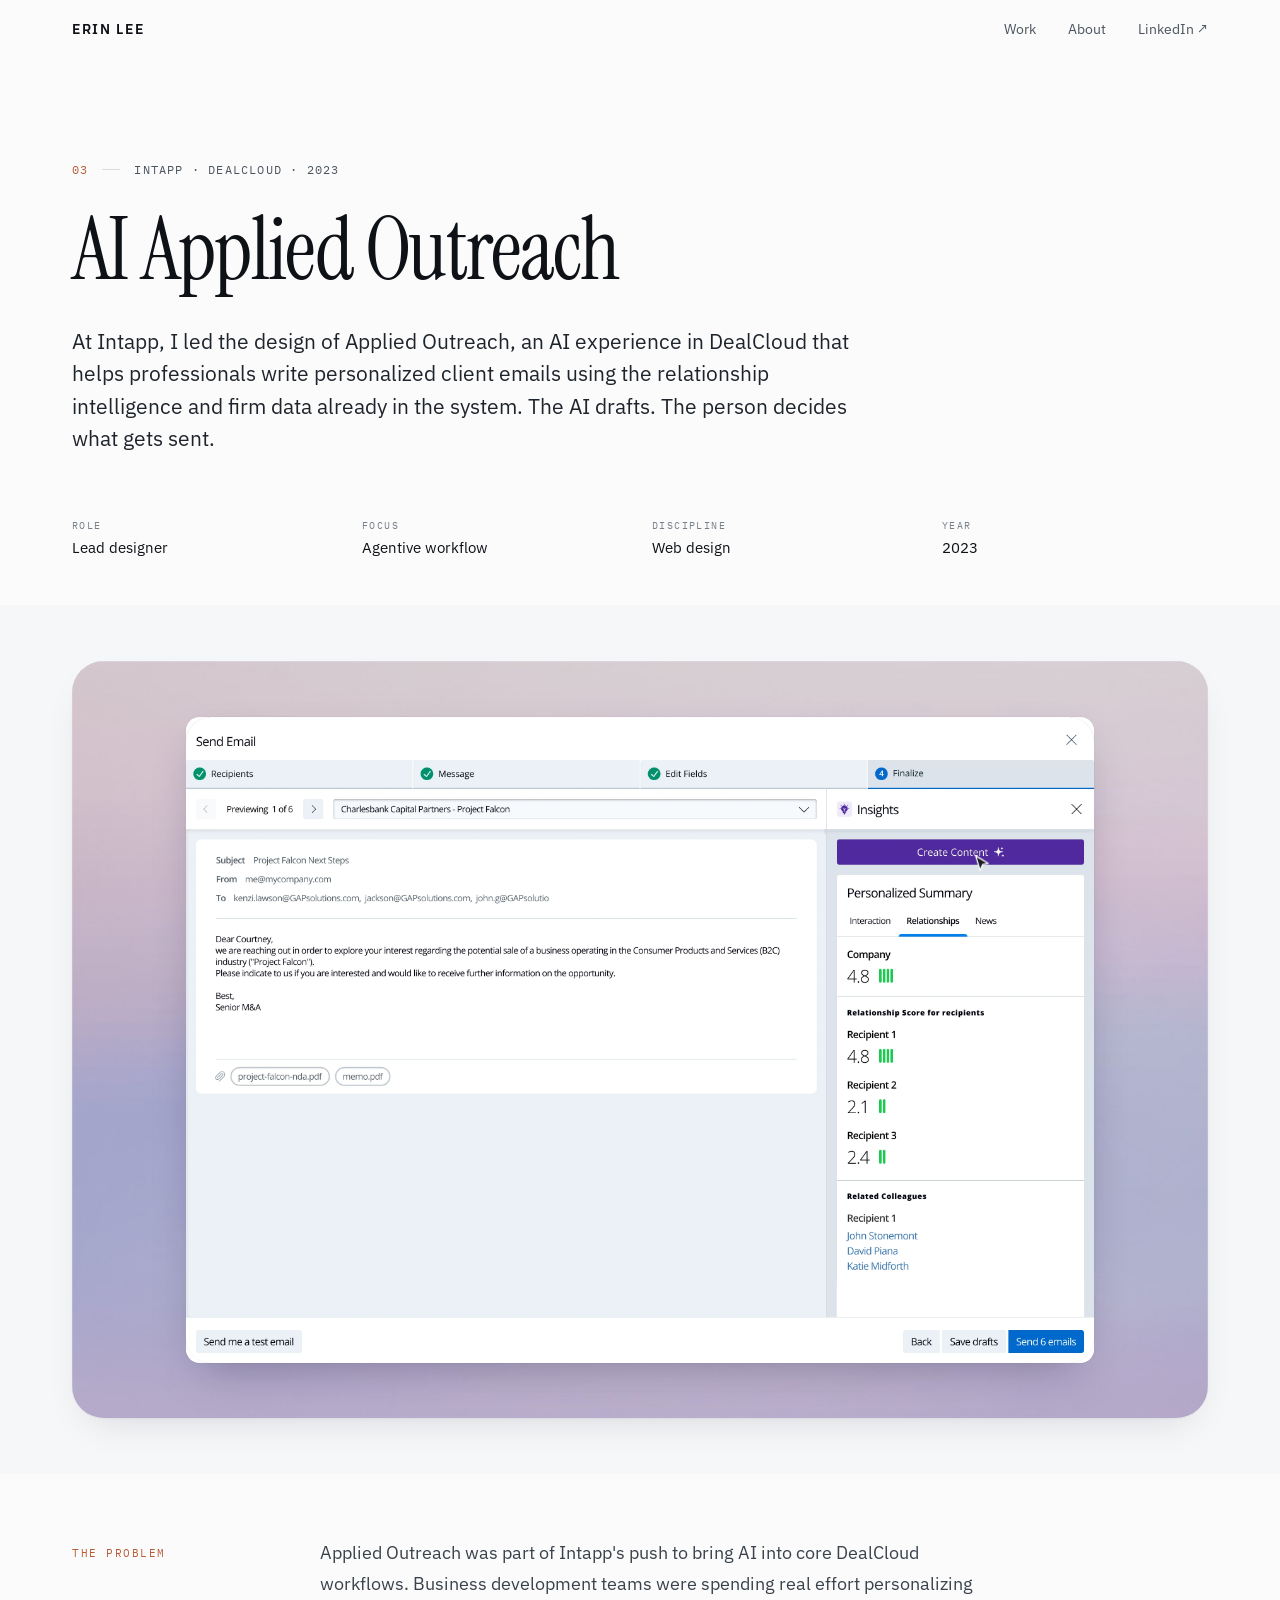
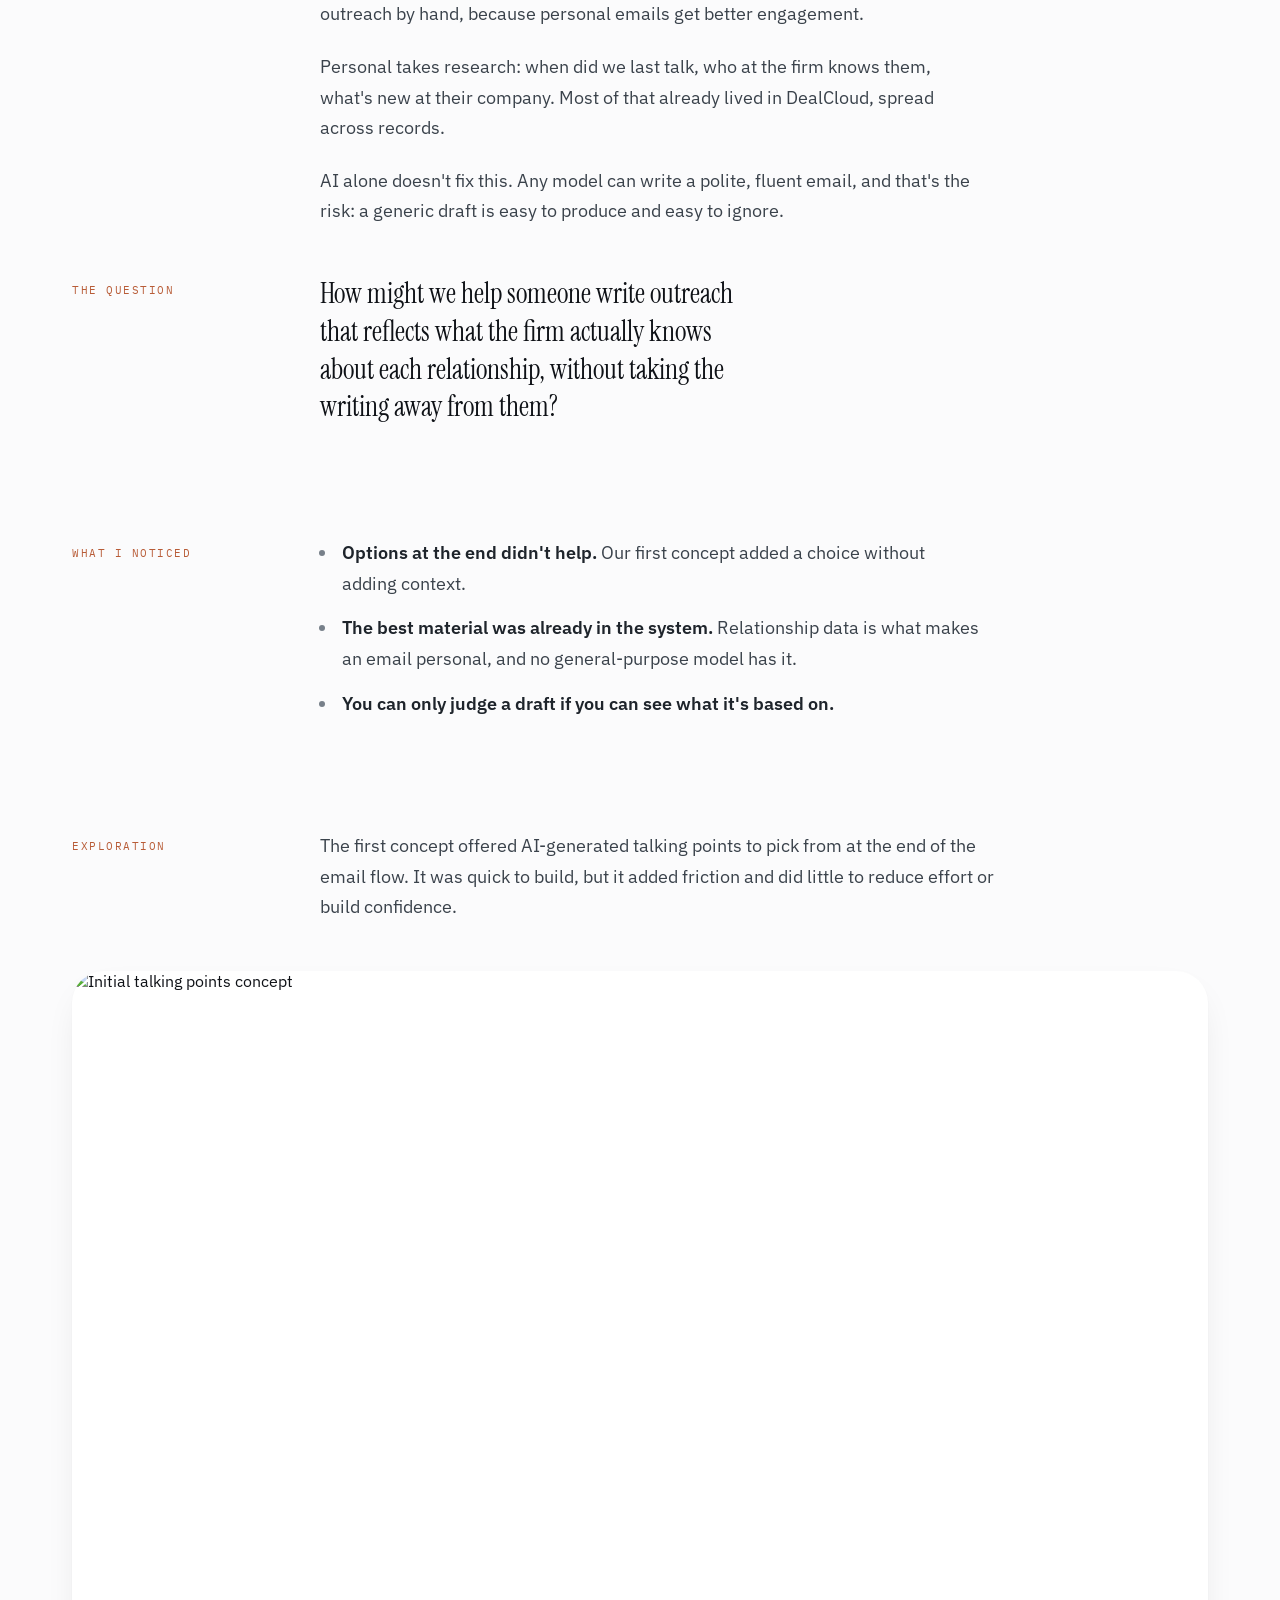
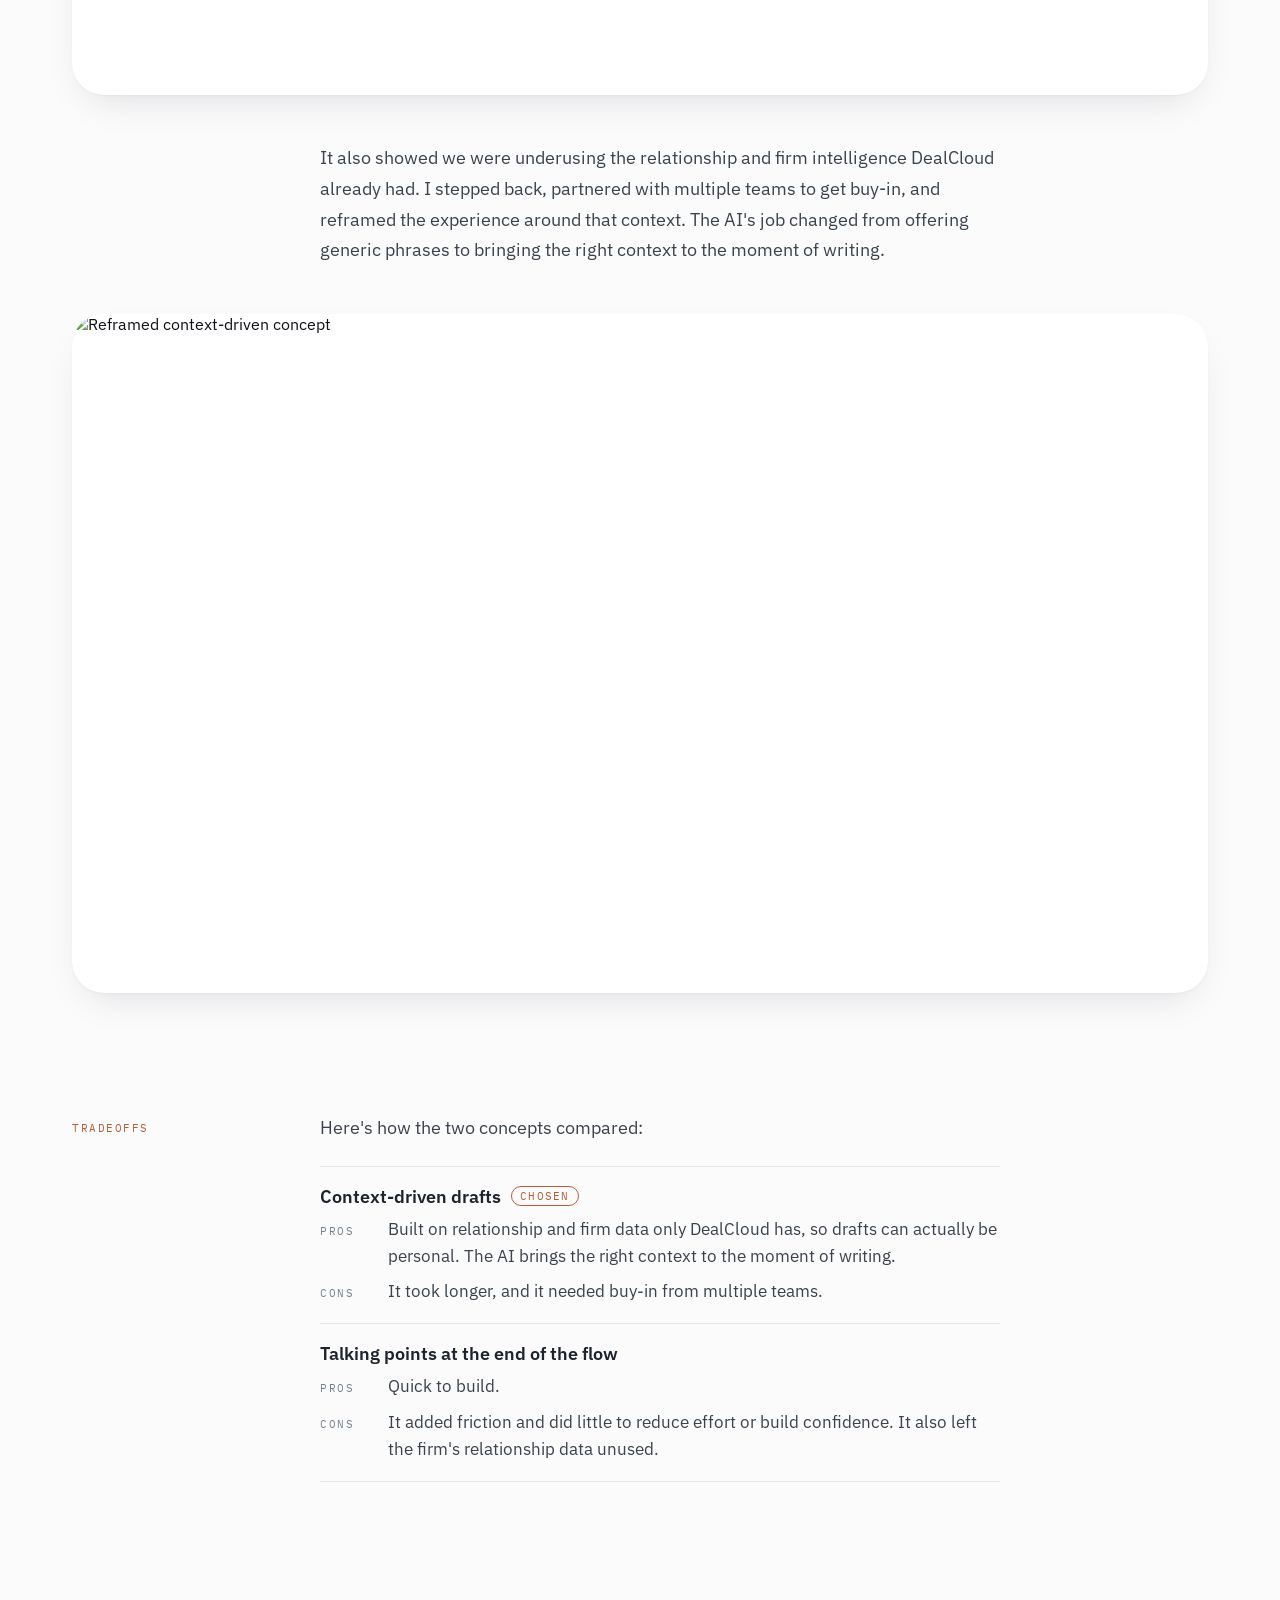
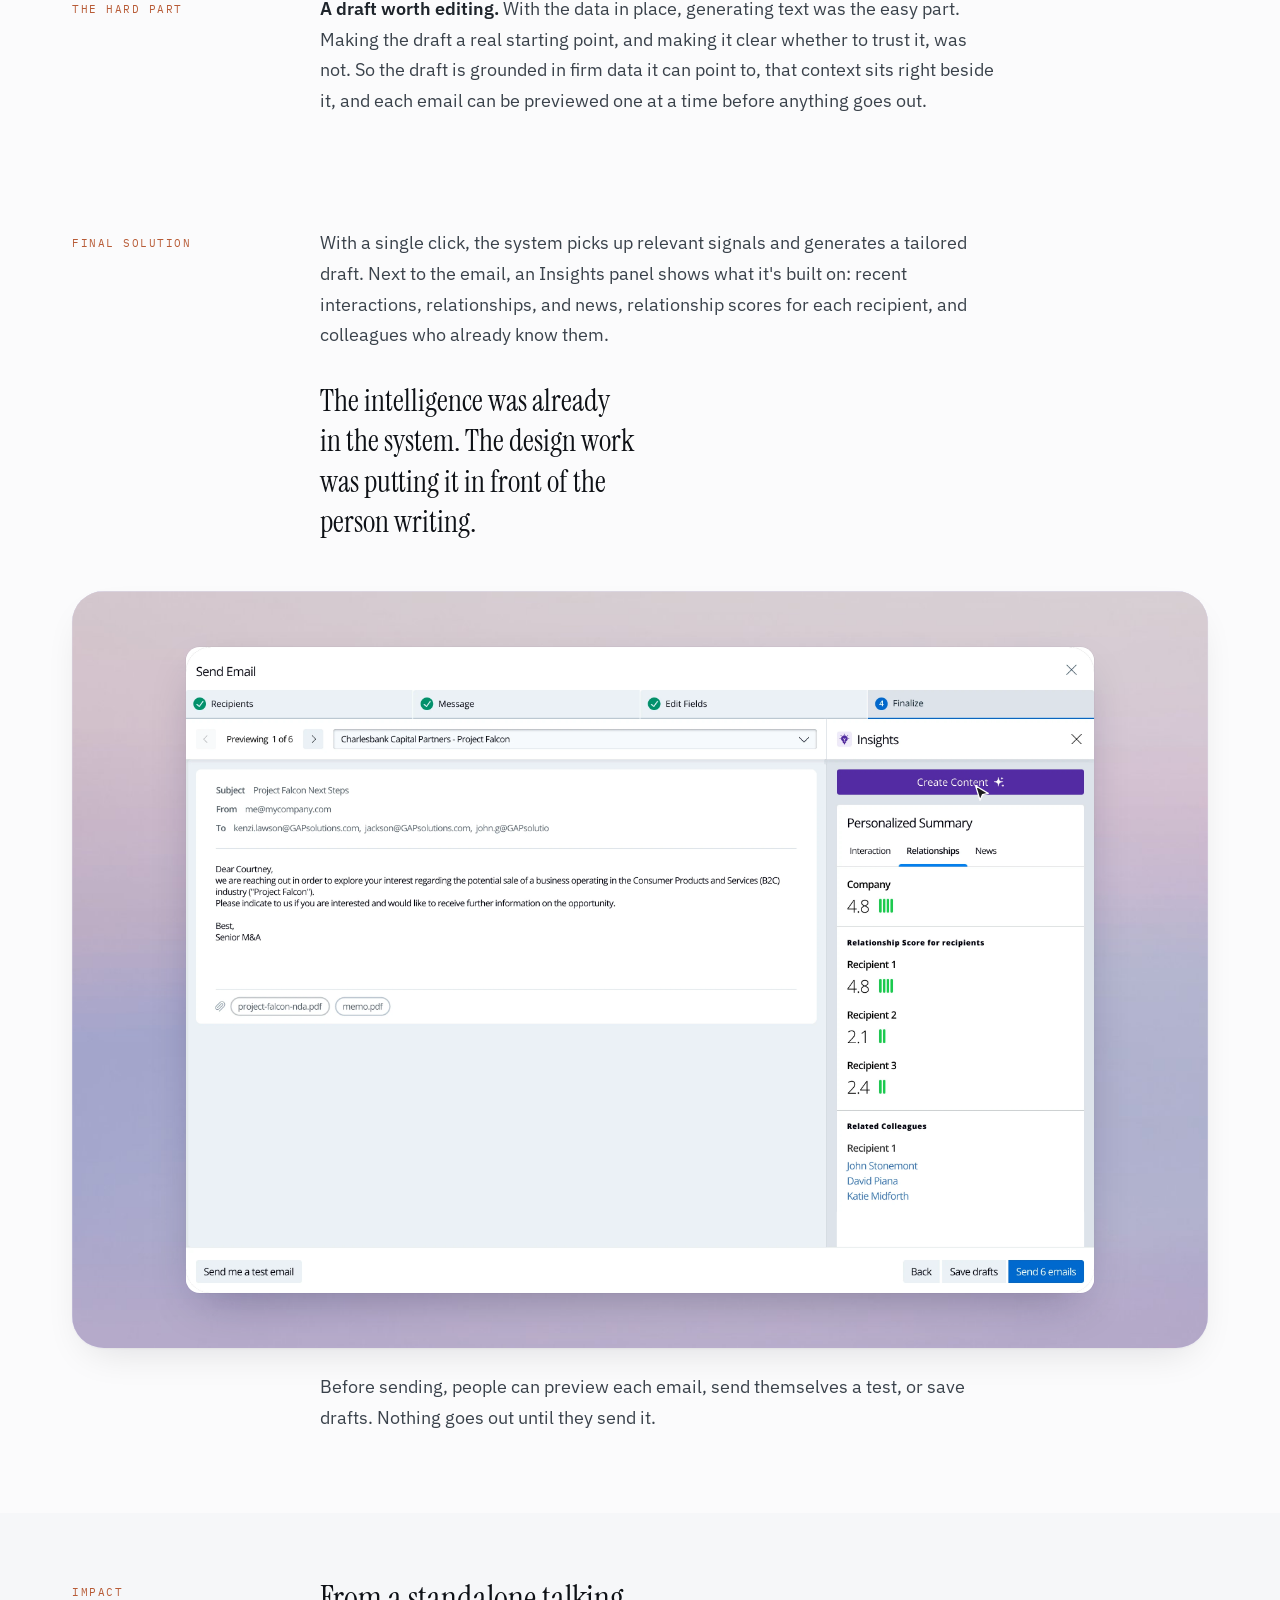
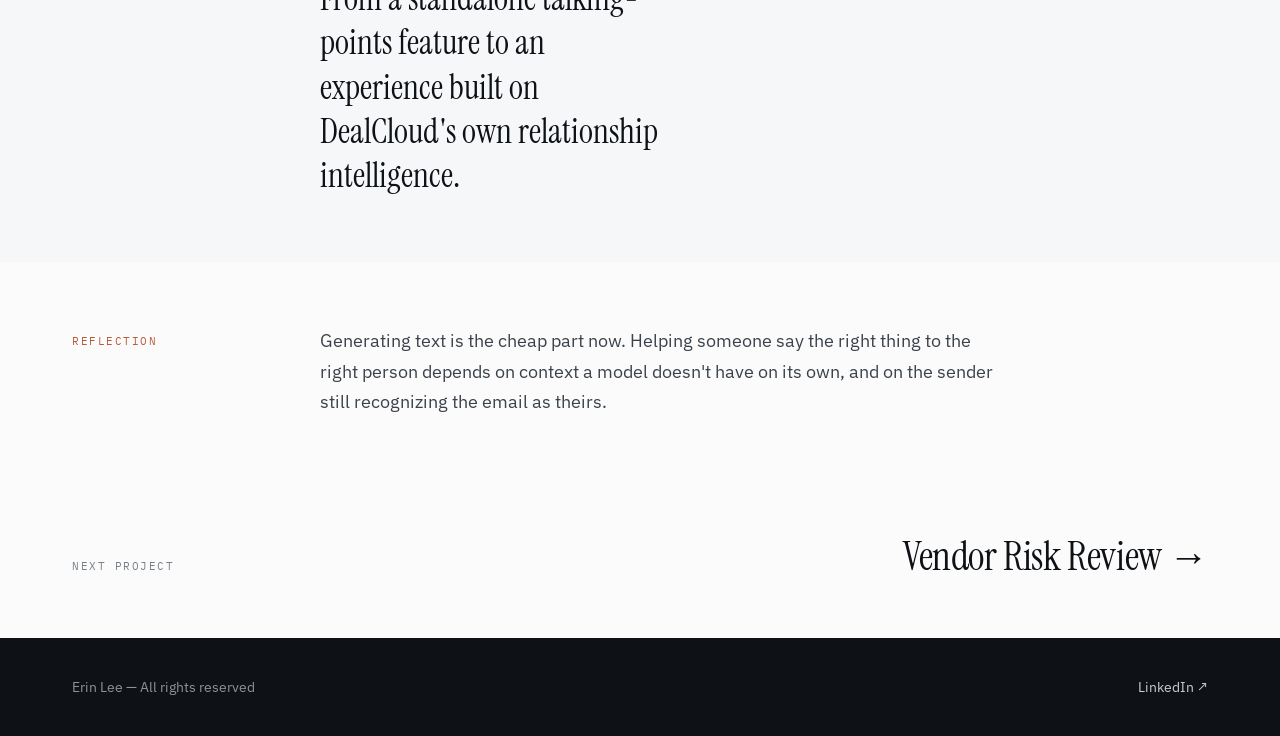
==== commit 220a1cbb: "Tradeoffs: pros and cons for each explored direction Each case study's Tradeoffs now compares its di" ====
--- a/ai-applied-outreach.html
+++ b/ai-applied-outreach.html
@@ -27,7 +27,7 @@
 <link rel="preconnect" href="https://fonts.googleapis.com">
 <link rel="preconnect" href="https://fonts.gstatic.com" crossorigin>
 <link href="https://fonts.googleapis.com/css2?family=Instrument+Serif:ital@0;1&family=IBM+Plex+Sans:wght@400;450;500;600&family=IBM+Plex+Mono:wght@400;500&display=swap" rel="stylesheet">
-<link rel="stylesheet" href="assets/css/styles.css?v=11">
+<link rel="stylesheet" href="assets/css/styles.css?v=12">
 <script src="assets/js/reveal.js?v=2" defer></script>
 </head>
 <body>
@@ -117,12 +117,19 @@
   <section class="cs-section">
     <div class="cs-label">Tradeoffs</div>
     <div class="cs-copy">
-      <p>Reframing around relationship data came with costs we chose to take:</p>
-      <ul>
-        <li><strong>We dropped the talking points,</strong> even though they were the quickest to build.</li>
-        <li><strong>The reframe took longer.</strong> It needed buy-in from multiple teams. The payoff was a feature built on data only DealCloud has.</li>
-        <li><strong>The AI drafts, but never sends.</strong> An email only goes out when the person sends it.</li>
-      </ul>
+      <p>Here's how the two concepts compared:</p>
+      <div class="tradeoffs">
+        <div class="tradeoff tradeoff--chosen">
+          <div class="tradeoff__name">Context-driven drafts <span class="tradeoff__tag">Chosen</span></div>
+          <div class="tradeoff__row"><span class="tradeoff__k">Pros</span><p>Built on relationship and firm data only DealCloud has, so drafts can actually be personal. The AI brings the right context to the moment of writing.</p></div>
+          <div class="tradeoff__row"><span class="tradeoff__k">Cons</span><p>It took longer, and it needed buy-in from multiple teams.</p></div>
+        </div>
+        <div class="tradeoff">
+          <div class="tradeoff__name">Talking points at the end of the flow</div>
+          <div class="tradeoff__row"><span class="tradeoff__k">Pros</span><p>Quick to build.</p></div>
+          <div class="tradeoff__row"><span class="tradeoff__k">Cons</span><p>It added friction and did little to reduce effort or build confidence. It also left the firm's relationship data unused.</p></div>
+        </div>
+      </div>
     </div>
   </section>
 
--- a/assets/css/styles.css
+++ b/assets/css/styles.css
@@ -291,6 +291,14 @@
 .cs-copy li::marker { color: var(--text-meta); }
 .cs-copy strong { font-weight: 600; color: var(--text-strong); }
 .cs-copy .cs-question { font-family: var(--serif); font-size: 28px; line-height: 1.35; color: var(--ink); max-width: 34ch; }
+/* Tradeoffs: one card per explored direction, pros and cons side by side */
+.cs-copy .tradeoffs { display: flex; flex-direction: column; gap: 0; border-top: 1px solid var(--line); }
+.tradeoff { padding: 18px 0; border-bottom: 1px solid var(--line); display: flex; flex-direction: column; gap: 8px; }
+.tradeoff__name { font-weight: 600; color: var(--text-strong); font-size: 18px; display: flex; align-items: center; gap: 10px; }
+.tradeoff__tag { font-family: var(--mono); font-size: 10.5px; letter-spacing: .12em; text-transform: uppercase; color: var(--accent); border: 1px solid currentColor; border-radius: 999px; padding: 2px 8px; font-weight: 400; }
+.tradeoff__row { display: grid; grid-template-columns: 56px minmax(0,1fr); gap: 12px; align-items: baseline; }
+.tradeoff__k { font-family: var(--mono); font-size: 11px; letter-spacing: .14em; text-transform: uppercase; color: var(--text-meta); }
+.cs-copy .tradeoff__row p { font-size: 17px; line-height: 1.6; }
 .cs-impact-quote, .cs-copy .cs-impact-quote {
   margin: 0; font-family: var(--serif); font-size: 34px; line-height: 1.3; color: var(--ink);
   max-width: 22ch; text-wrap: pretty;
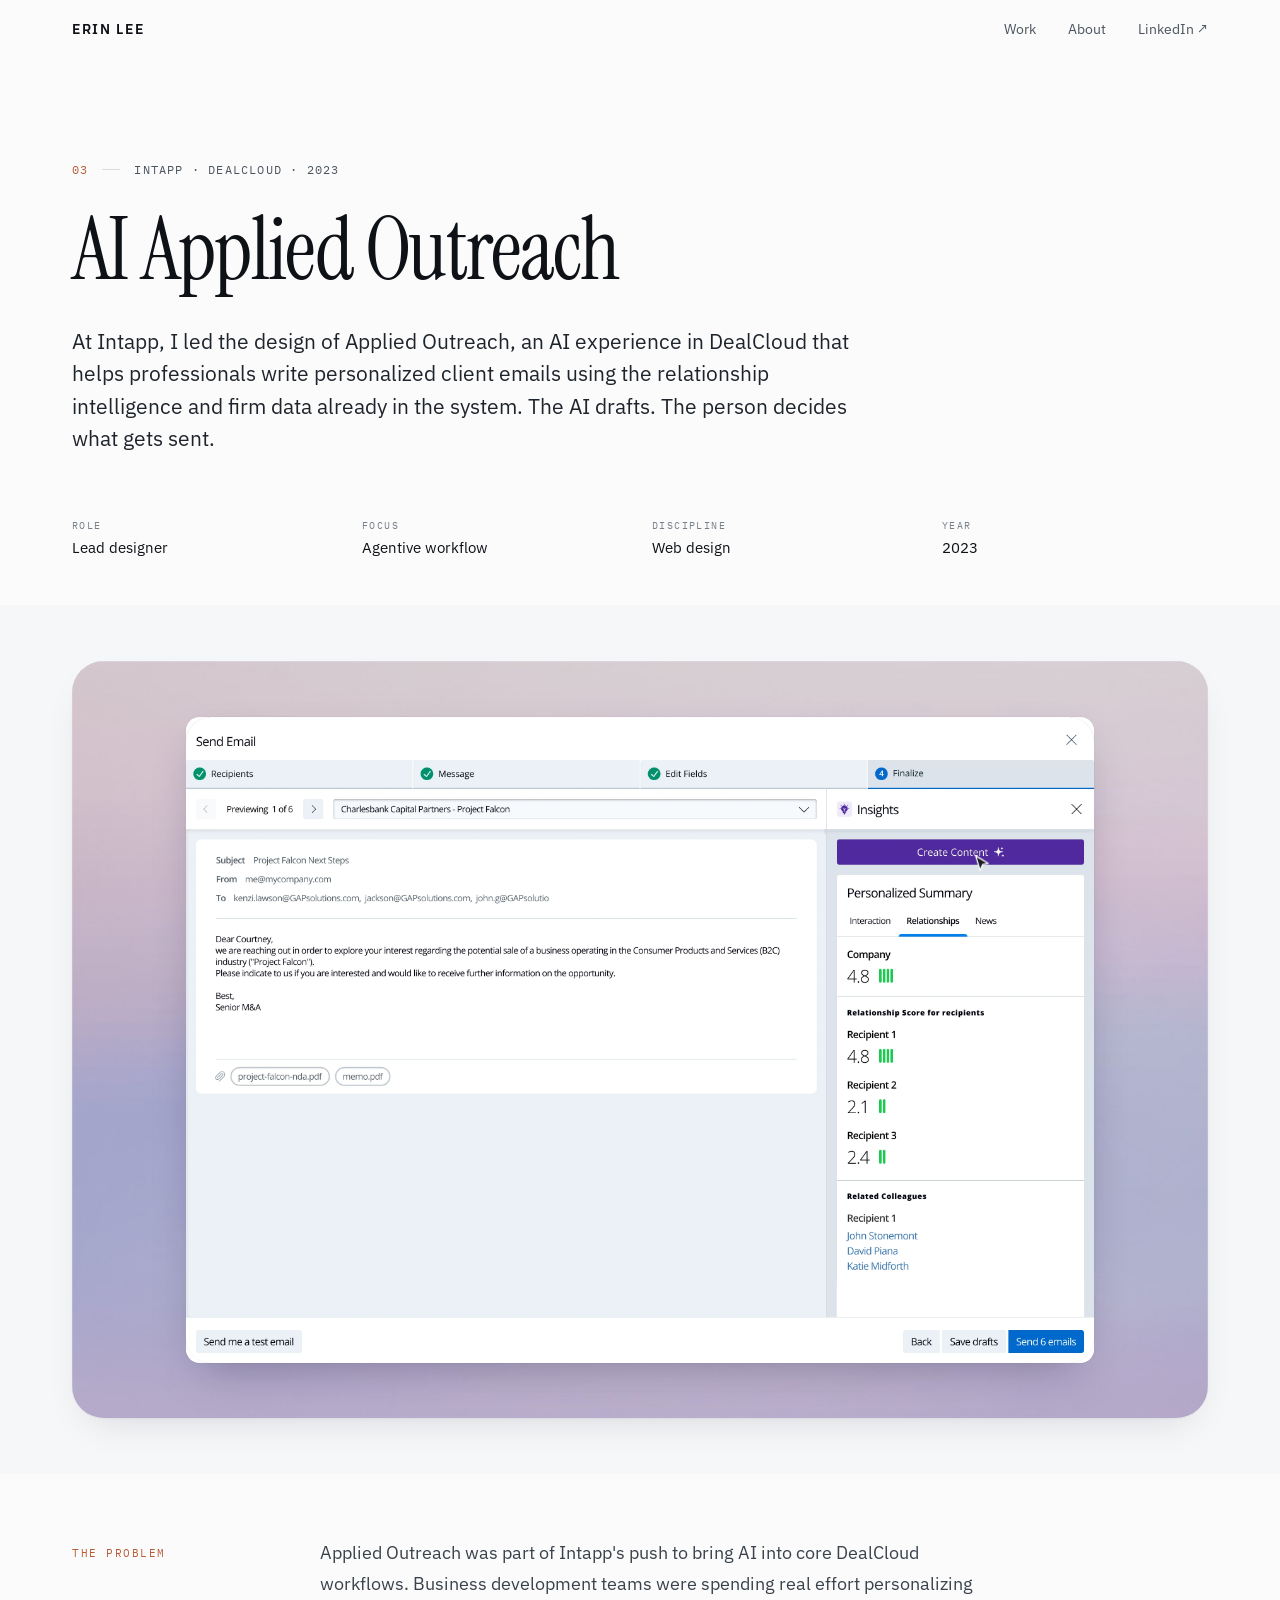
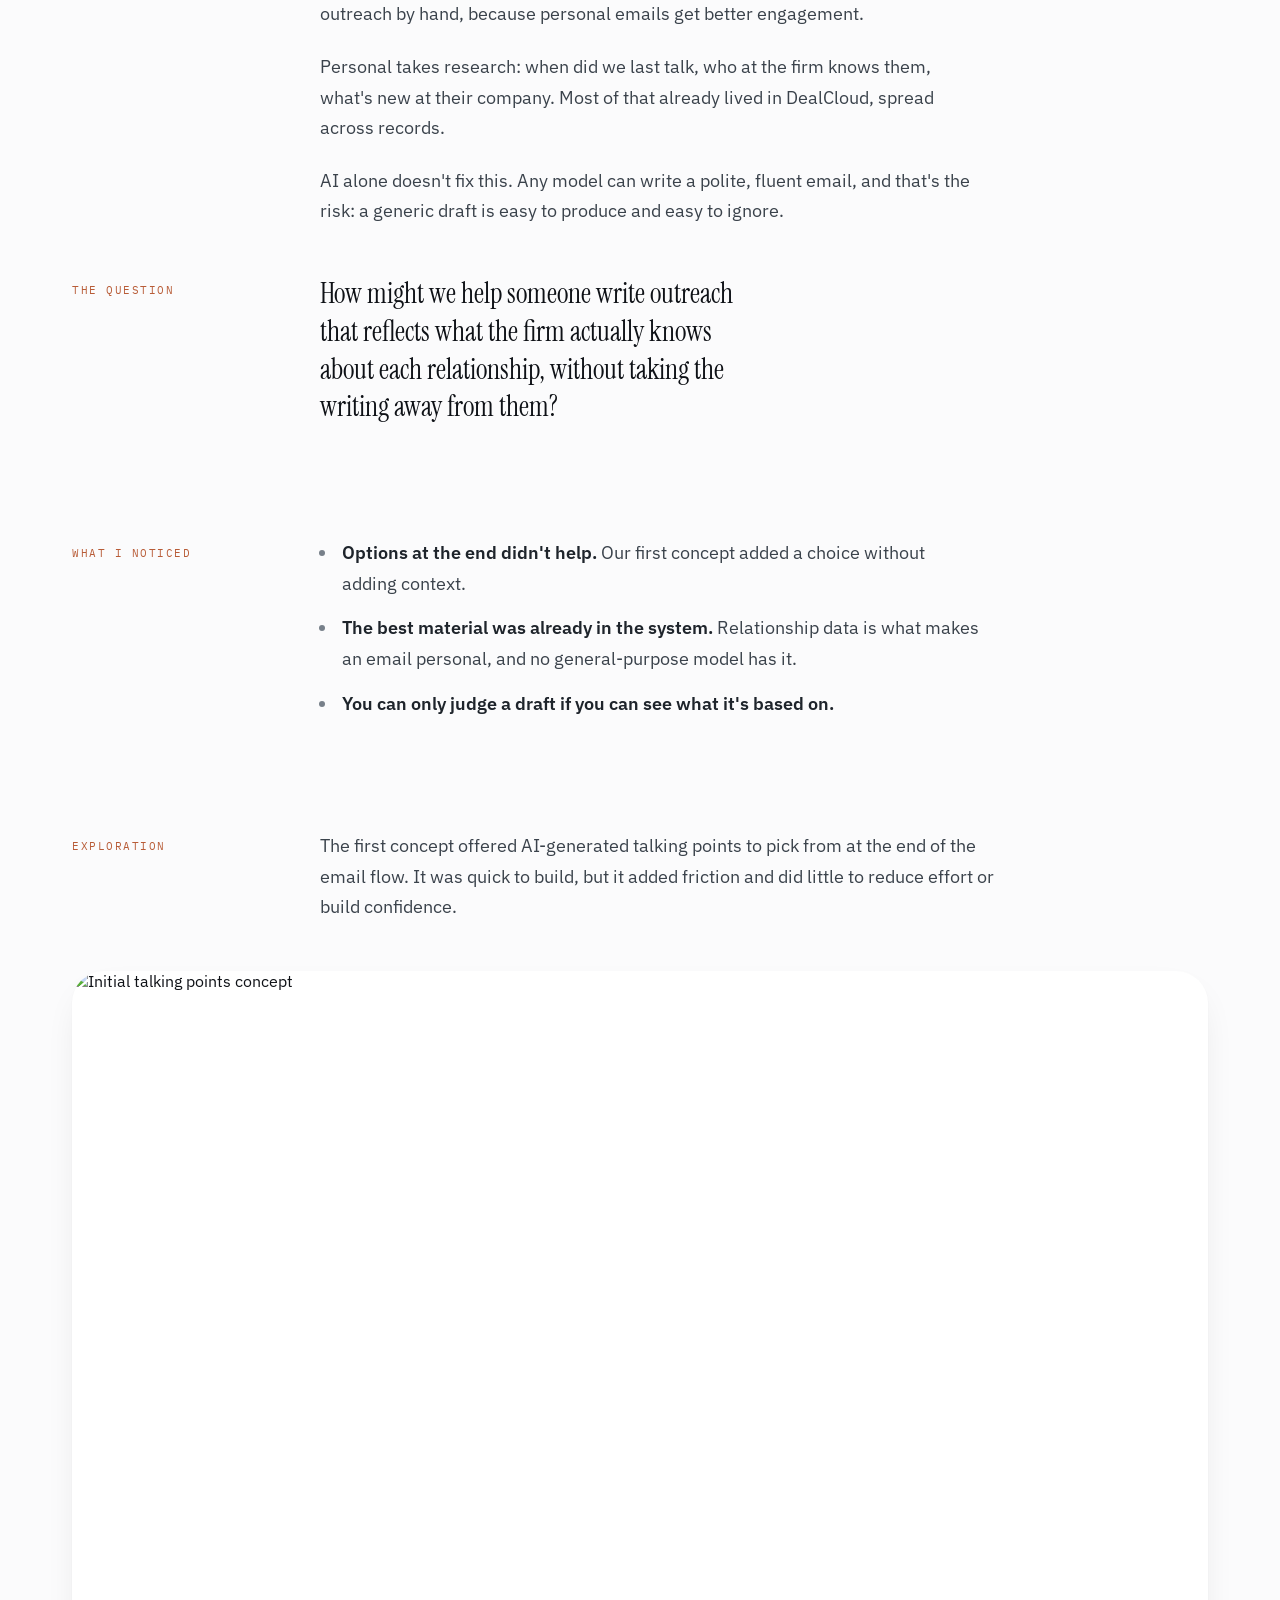
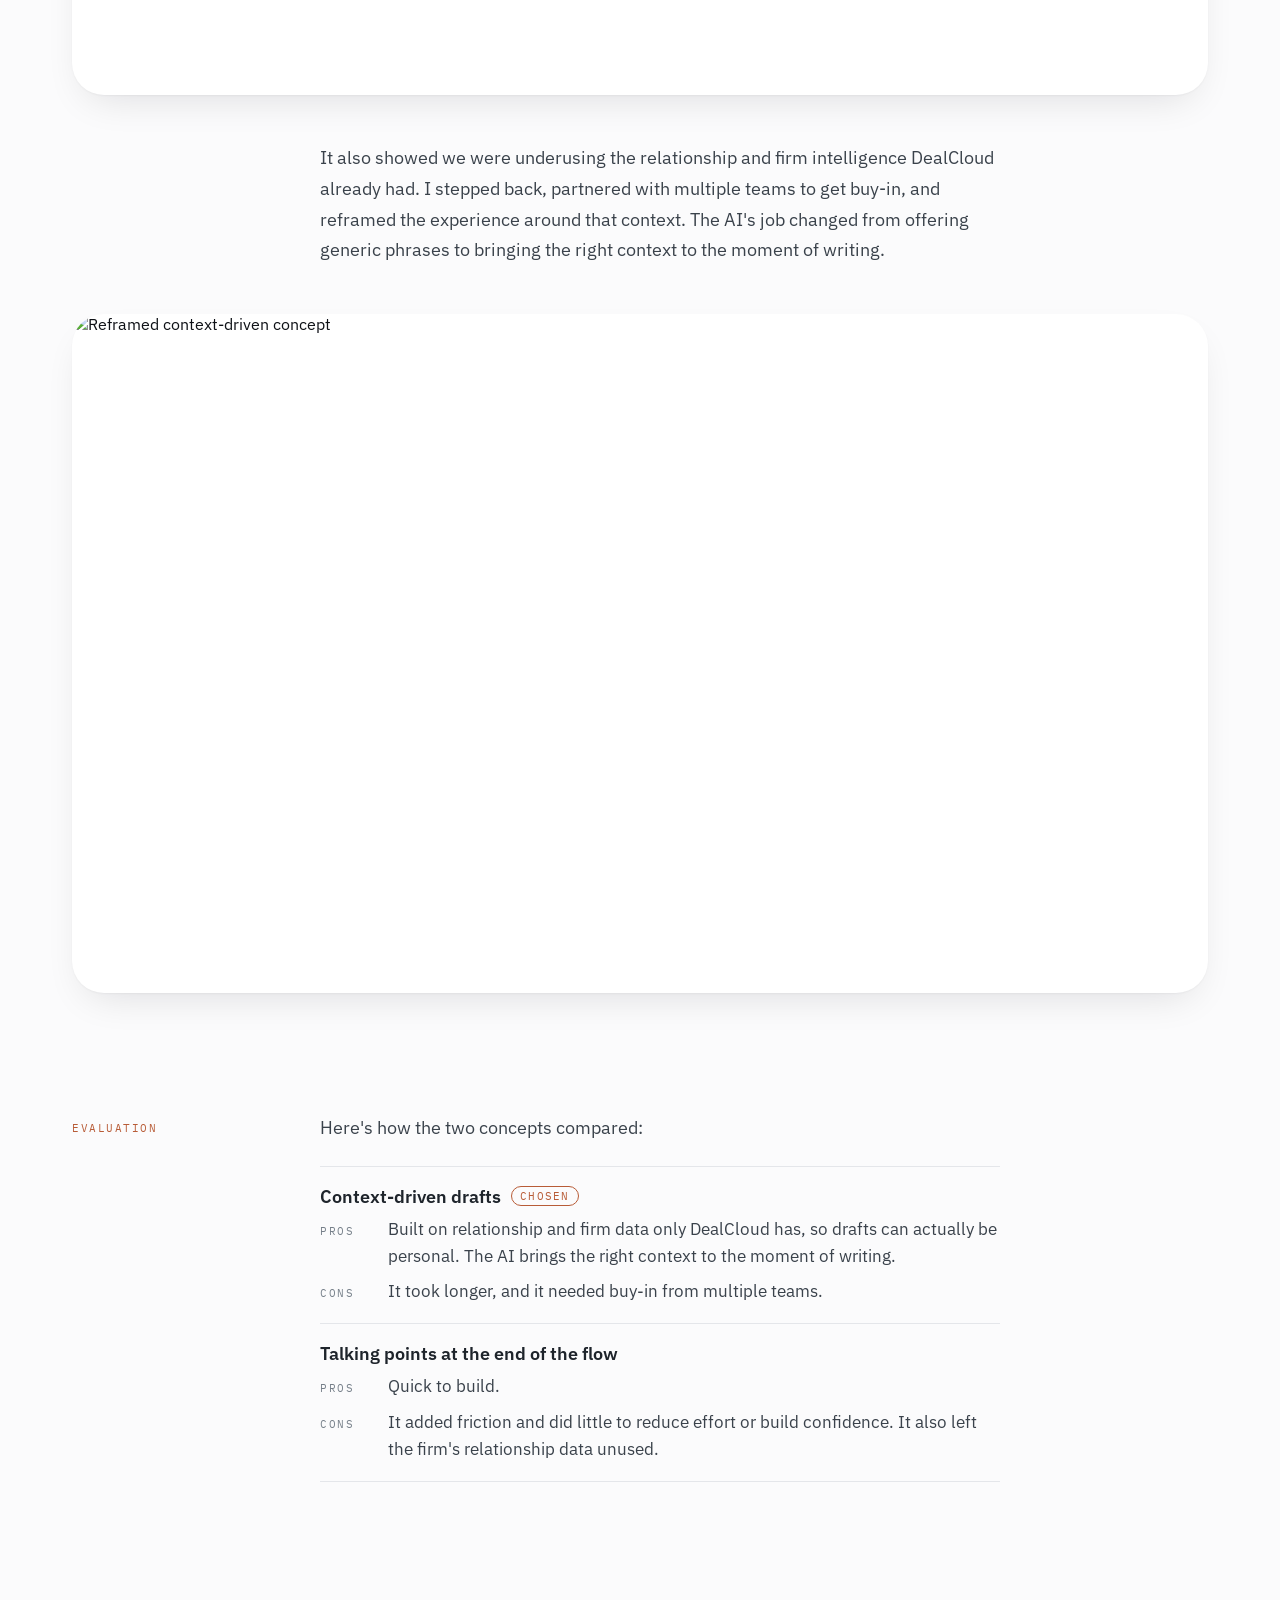
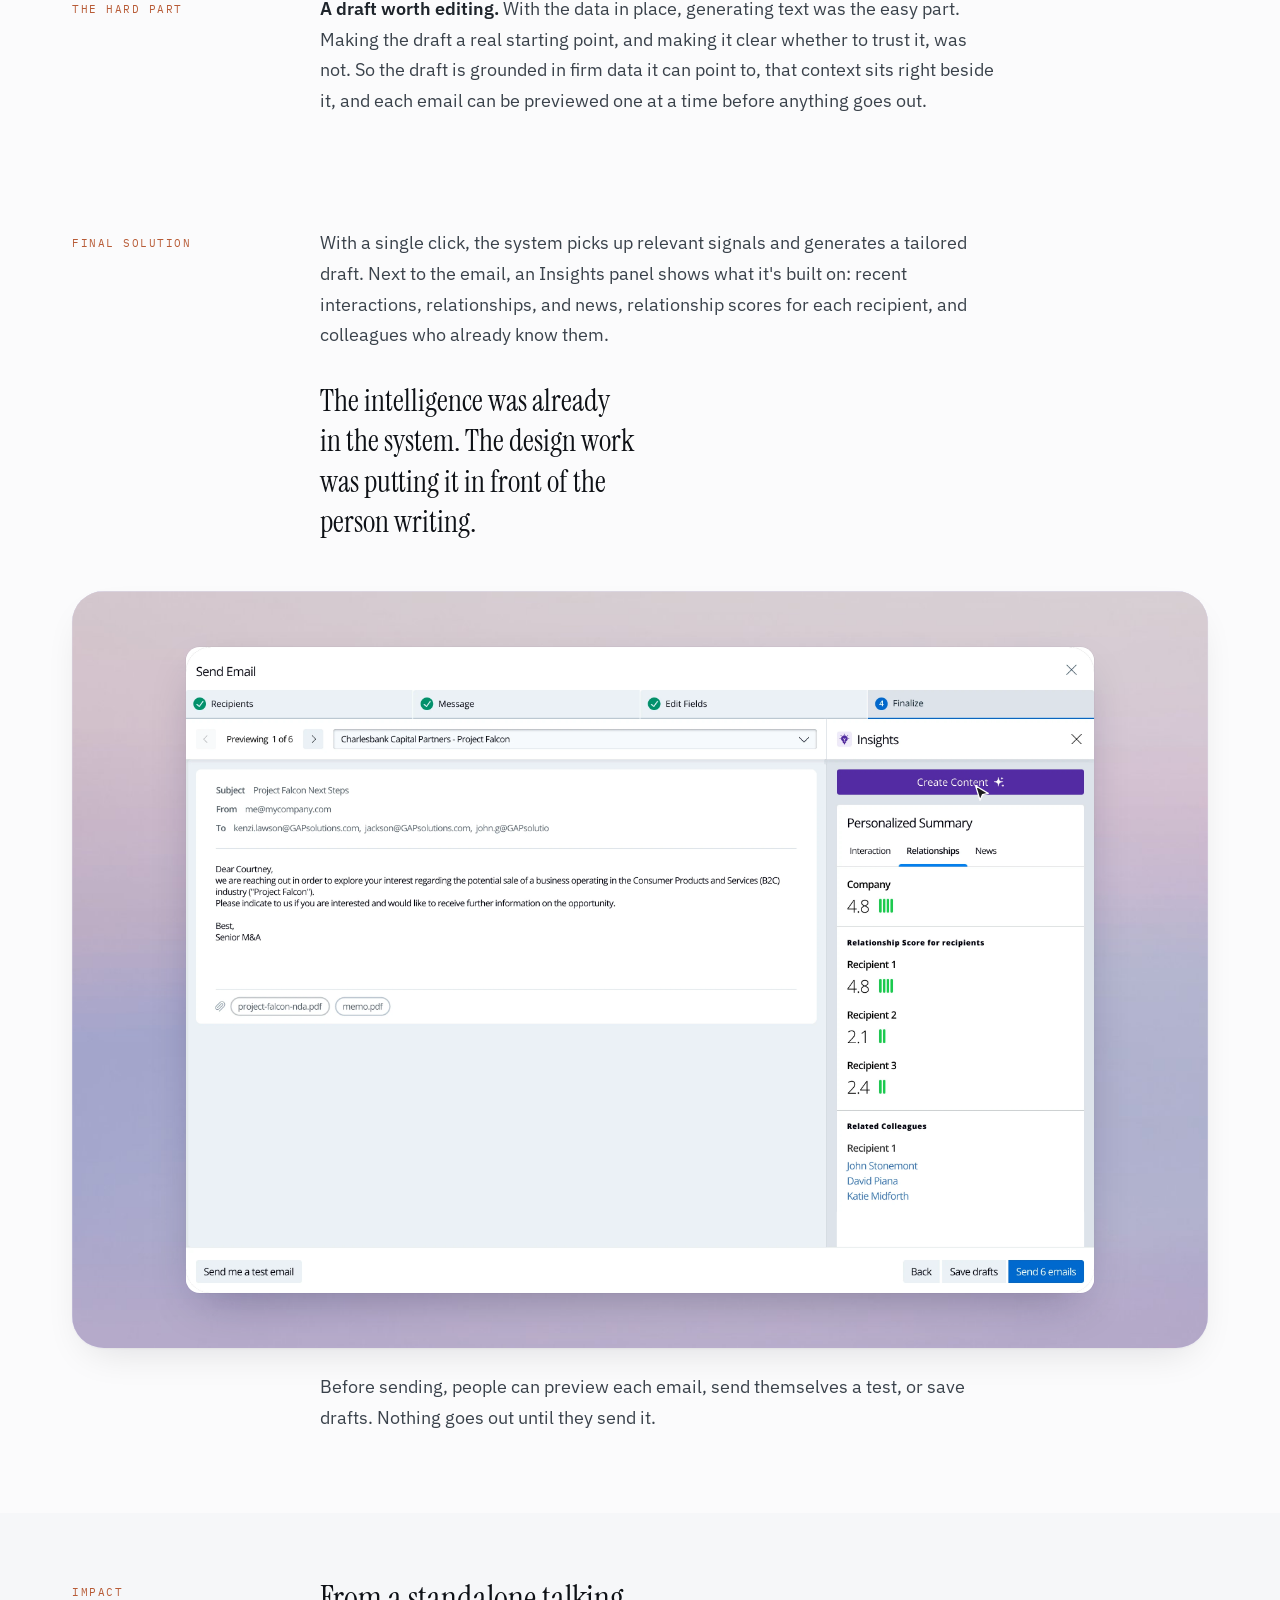
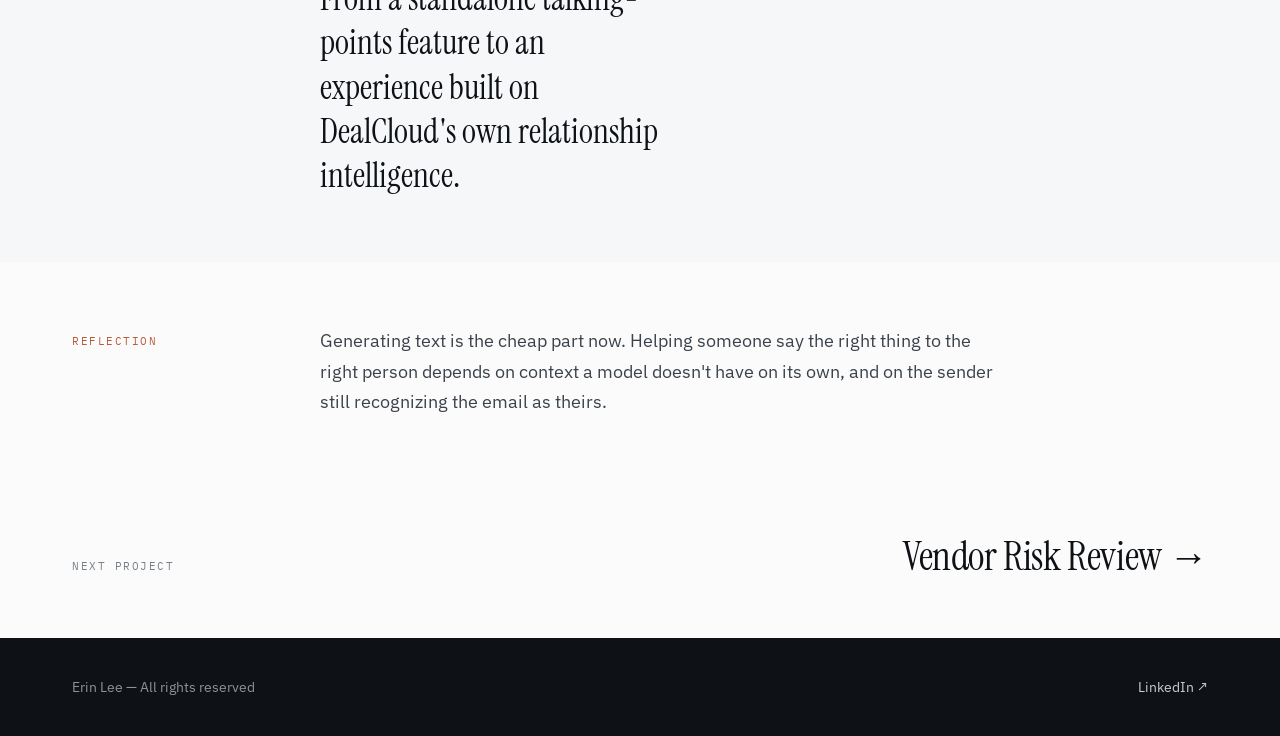
==== commit 3b826eef: "Rename Tradeoffs to Evaluation in every case study Co-Authored-By: Claude Opus 5.5 <noreply@anthropi" ====
--- a/ai-applied-outreach.html
+++ b/ai-applied-outreach.html
@@ -115,7 +115,7 @@
   </div>
 
   <section class="cs-section">
-    <div class="cs-label">Tradeoffs</div>
+    <div class="cs-label">Evaluation</div>
     <div class="cs-copy">
       <p>Here's how the two concepts compared:</p>
       <div class="tradeoffs">
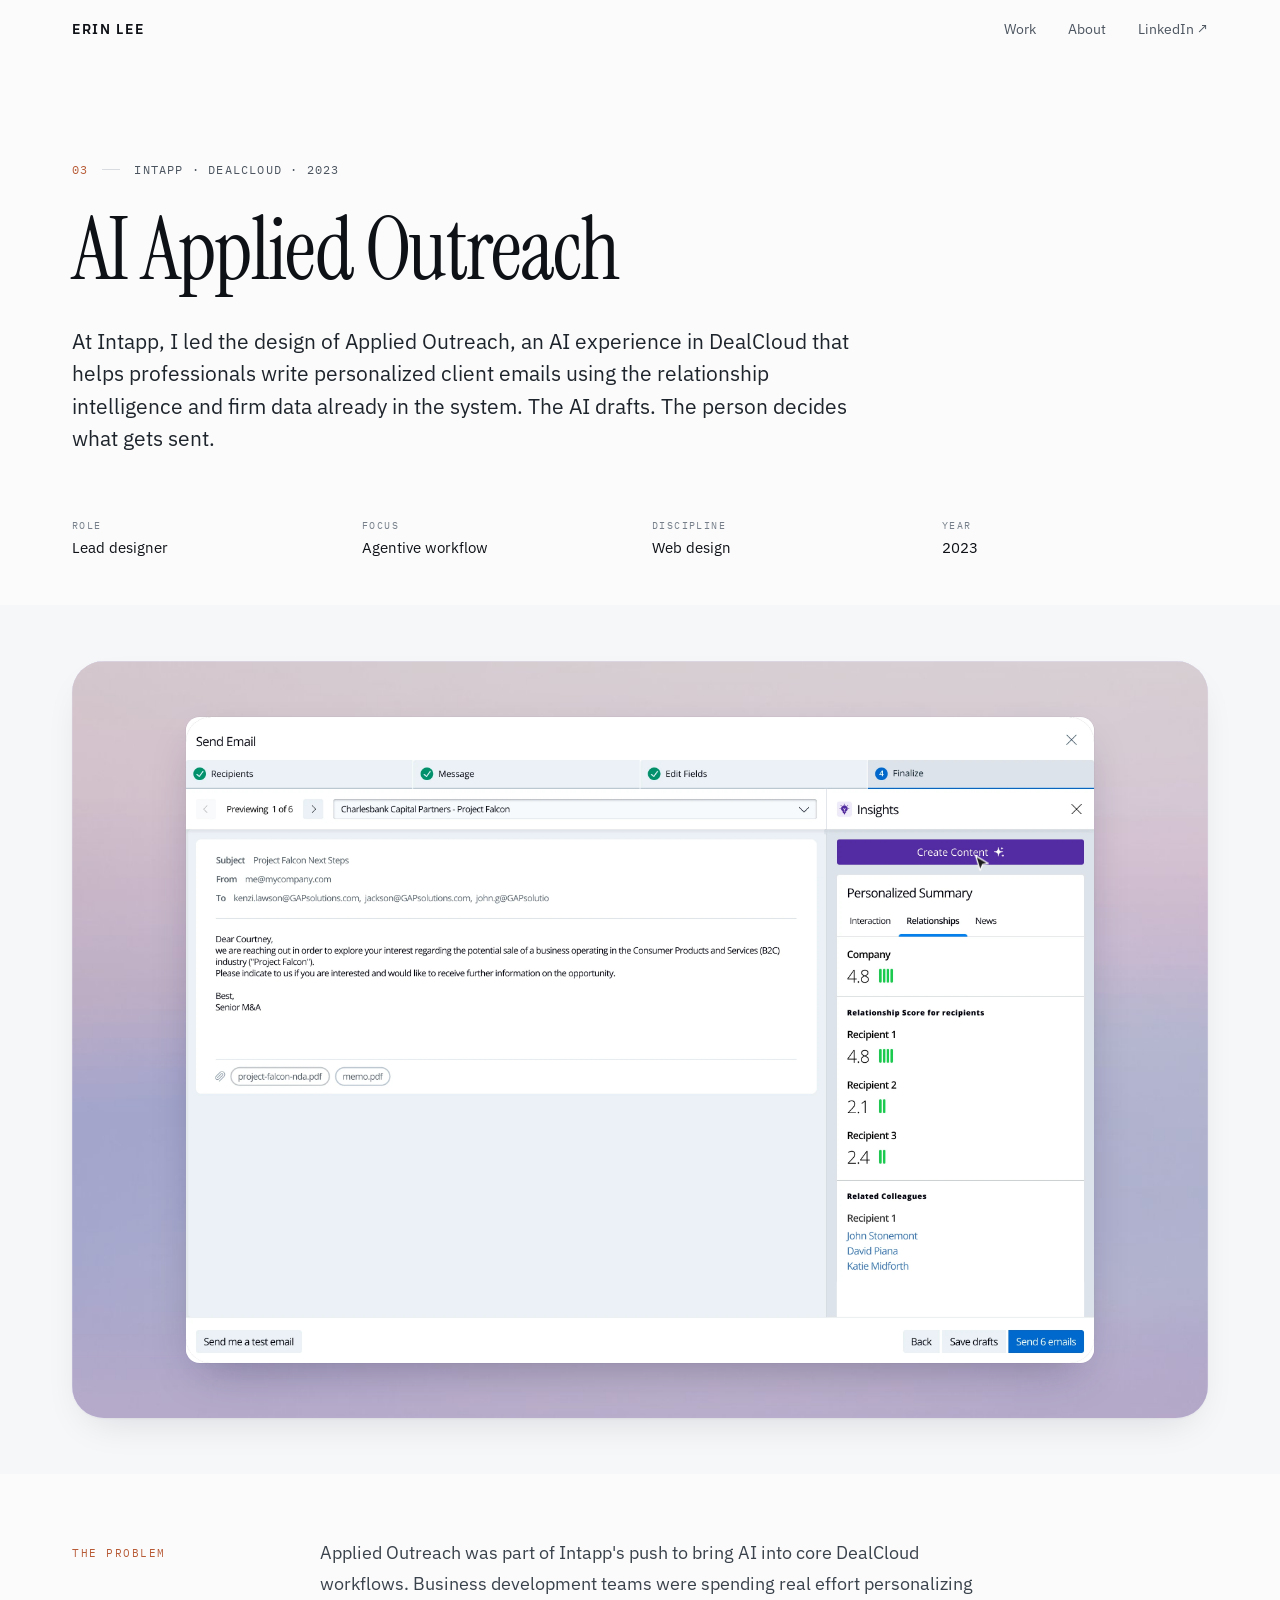
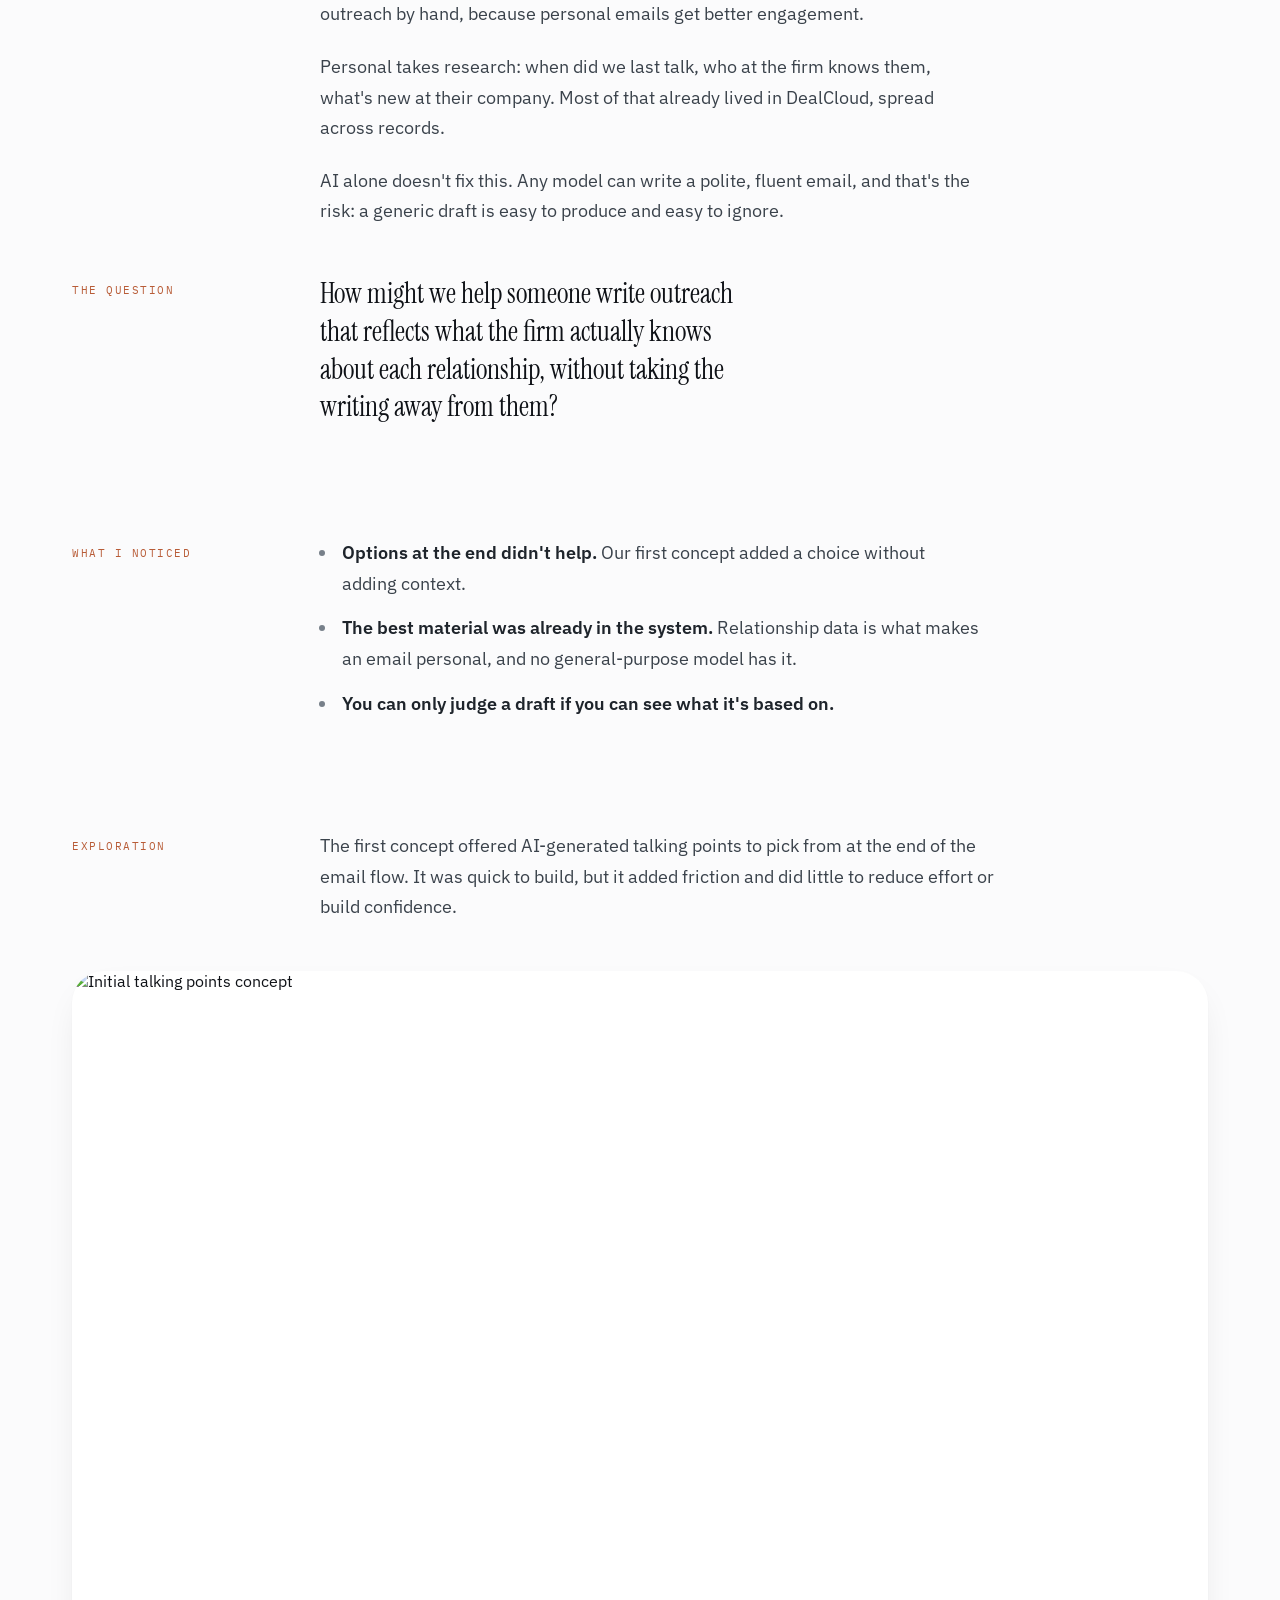
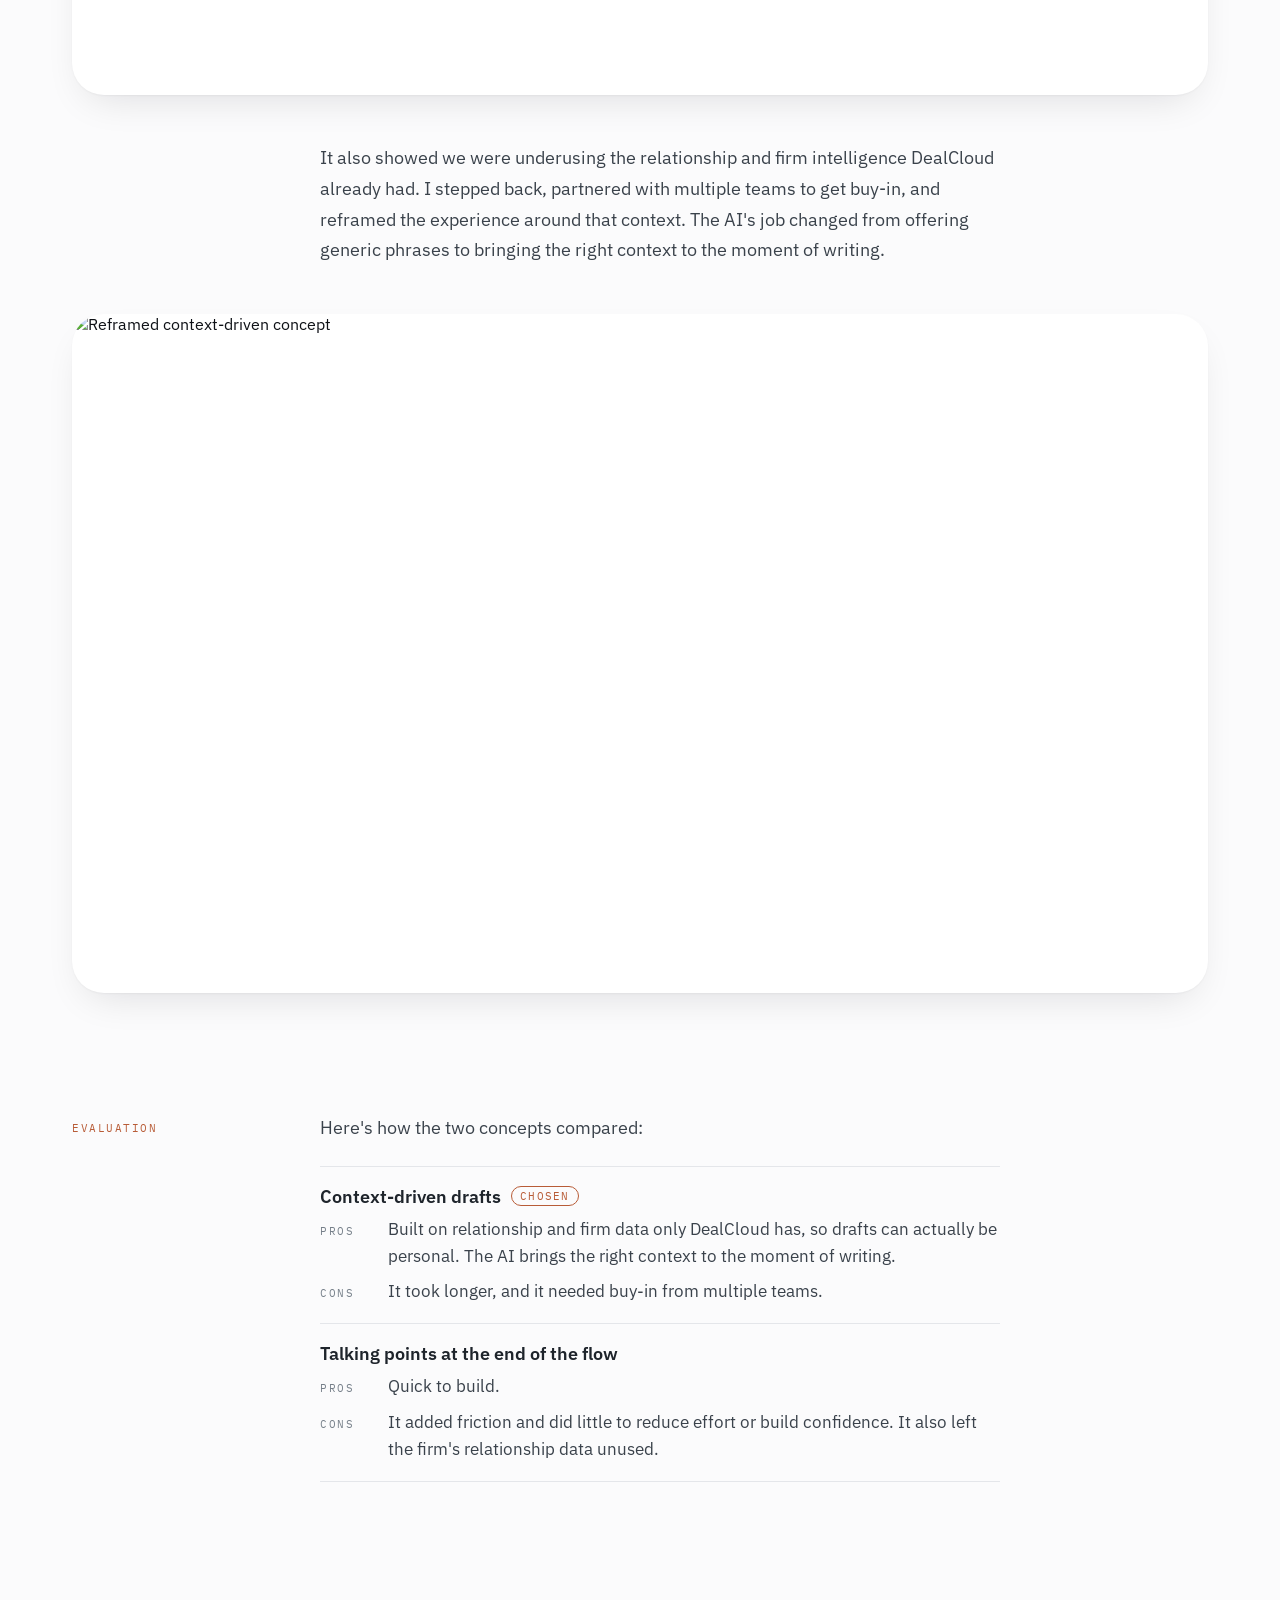
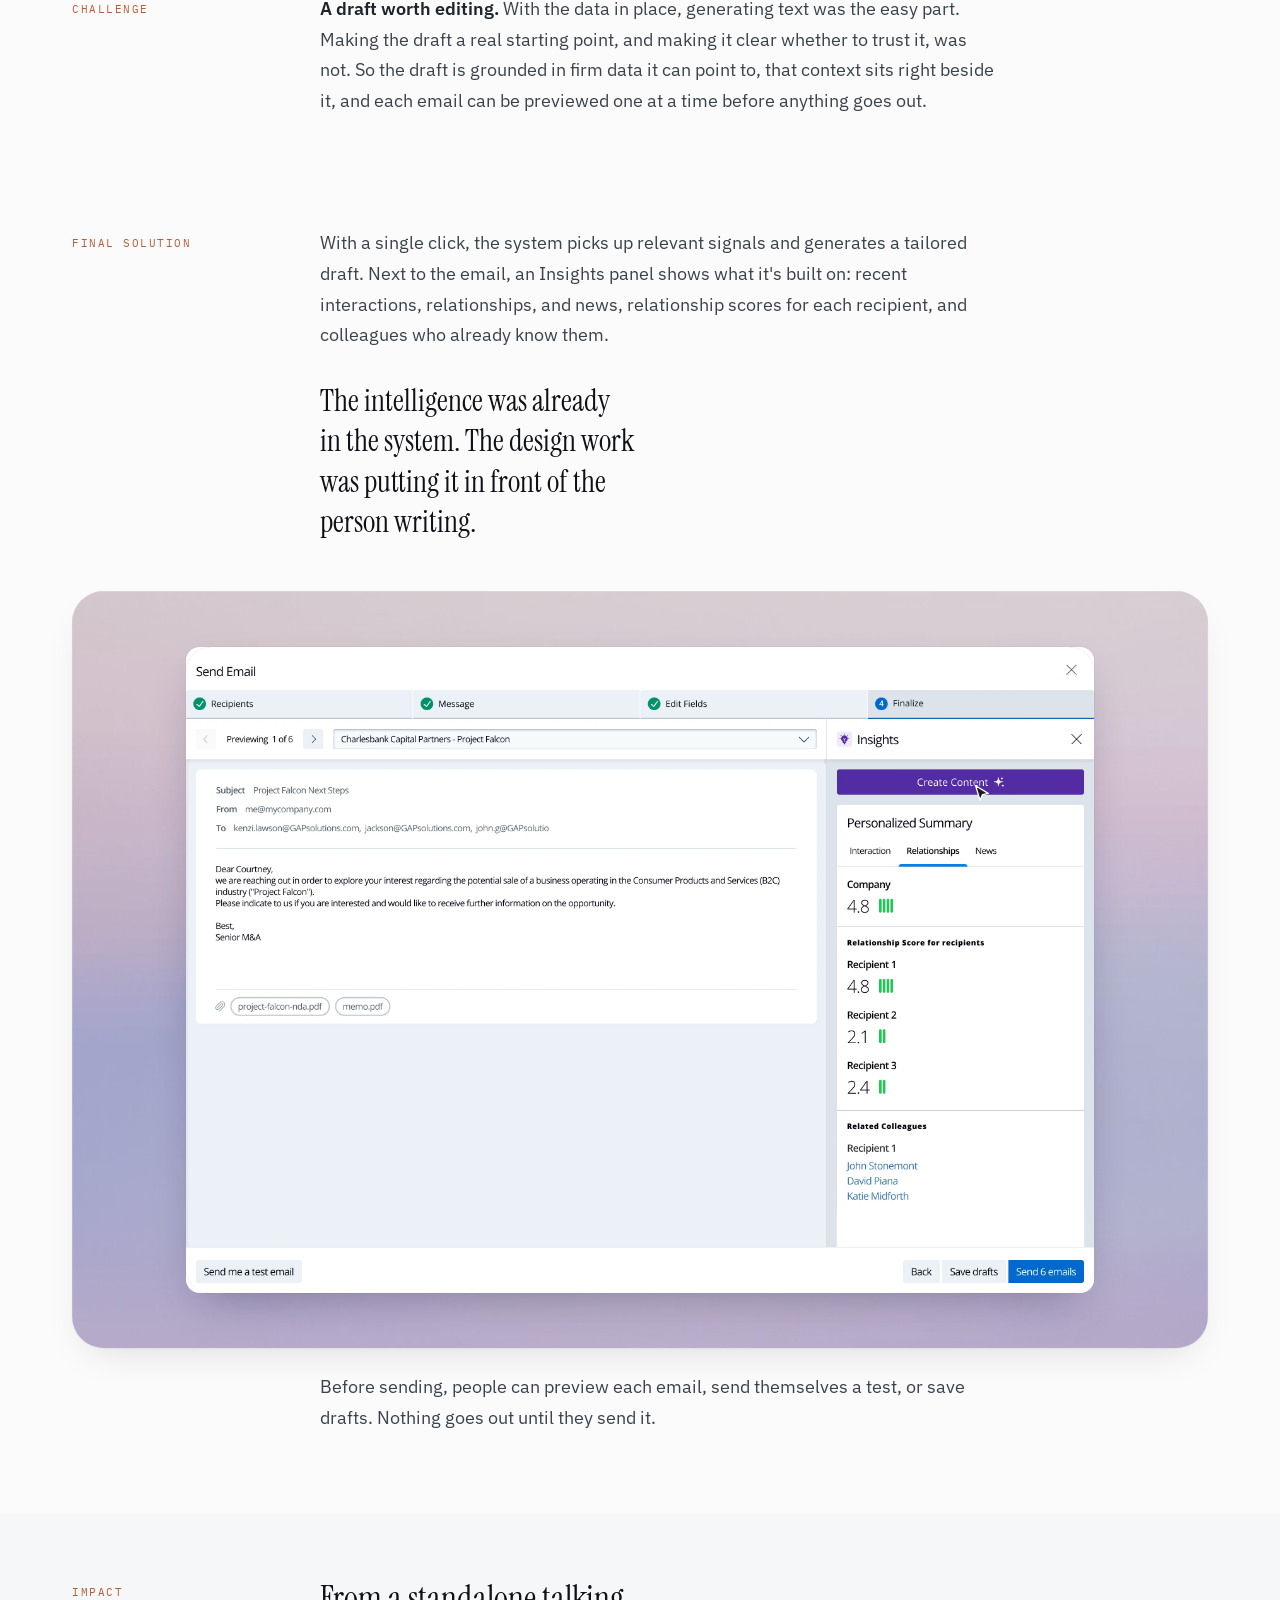
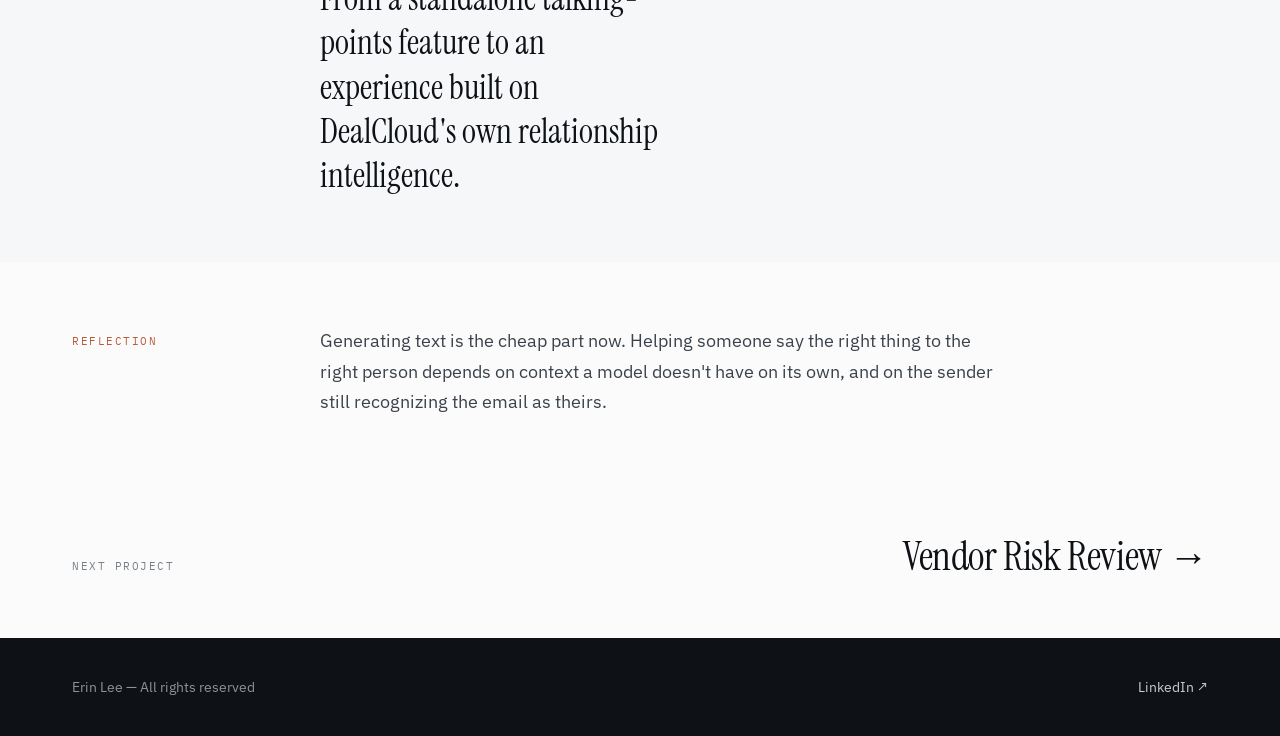
==== commit f21eb2b5: "Rename The hard part to Challenge in every case study Co-Authored-By: Claude Opus 5.5 <noreply@anthr" ====
--- a/ai-applied-outreach.html
+++ b/ai-applied-outreach.html
@@ -134,7 +134,7 @@
   </section>
 
   <section class="cs-section">
-    <div class="cs-label">The hard part</div>
+    <div class="cs-label">Challenge</div>
     <div class="cs-copy">
       <p><strong>A draft worth editing.</strong> With the data in place, generating text was the easy part. Making the draft a real starting point, and making it clear whether to trust it, was not. So the draft is grounded in firm data it can point to, that context sits right beside it, and each email can be previewed one at a time before anything goes out.</p>
     </div>
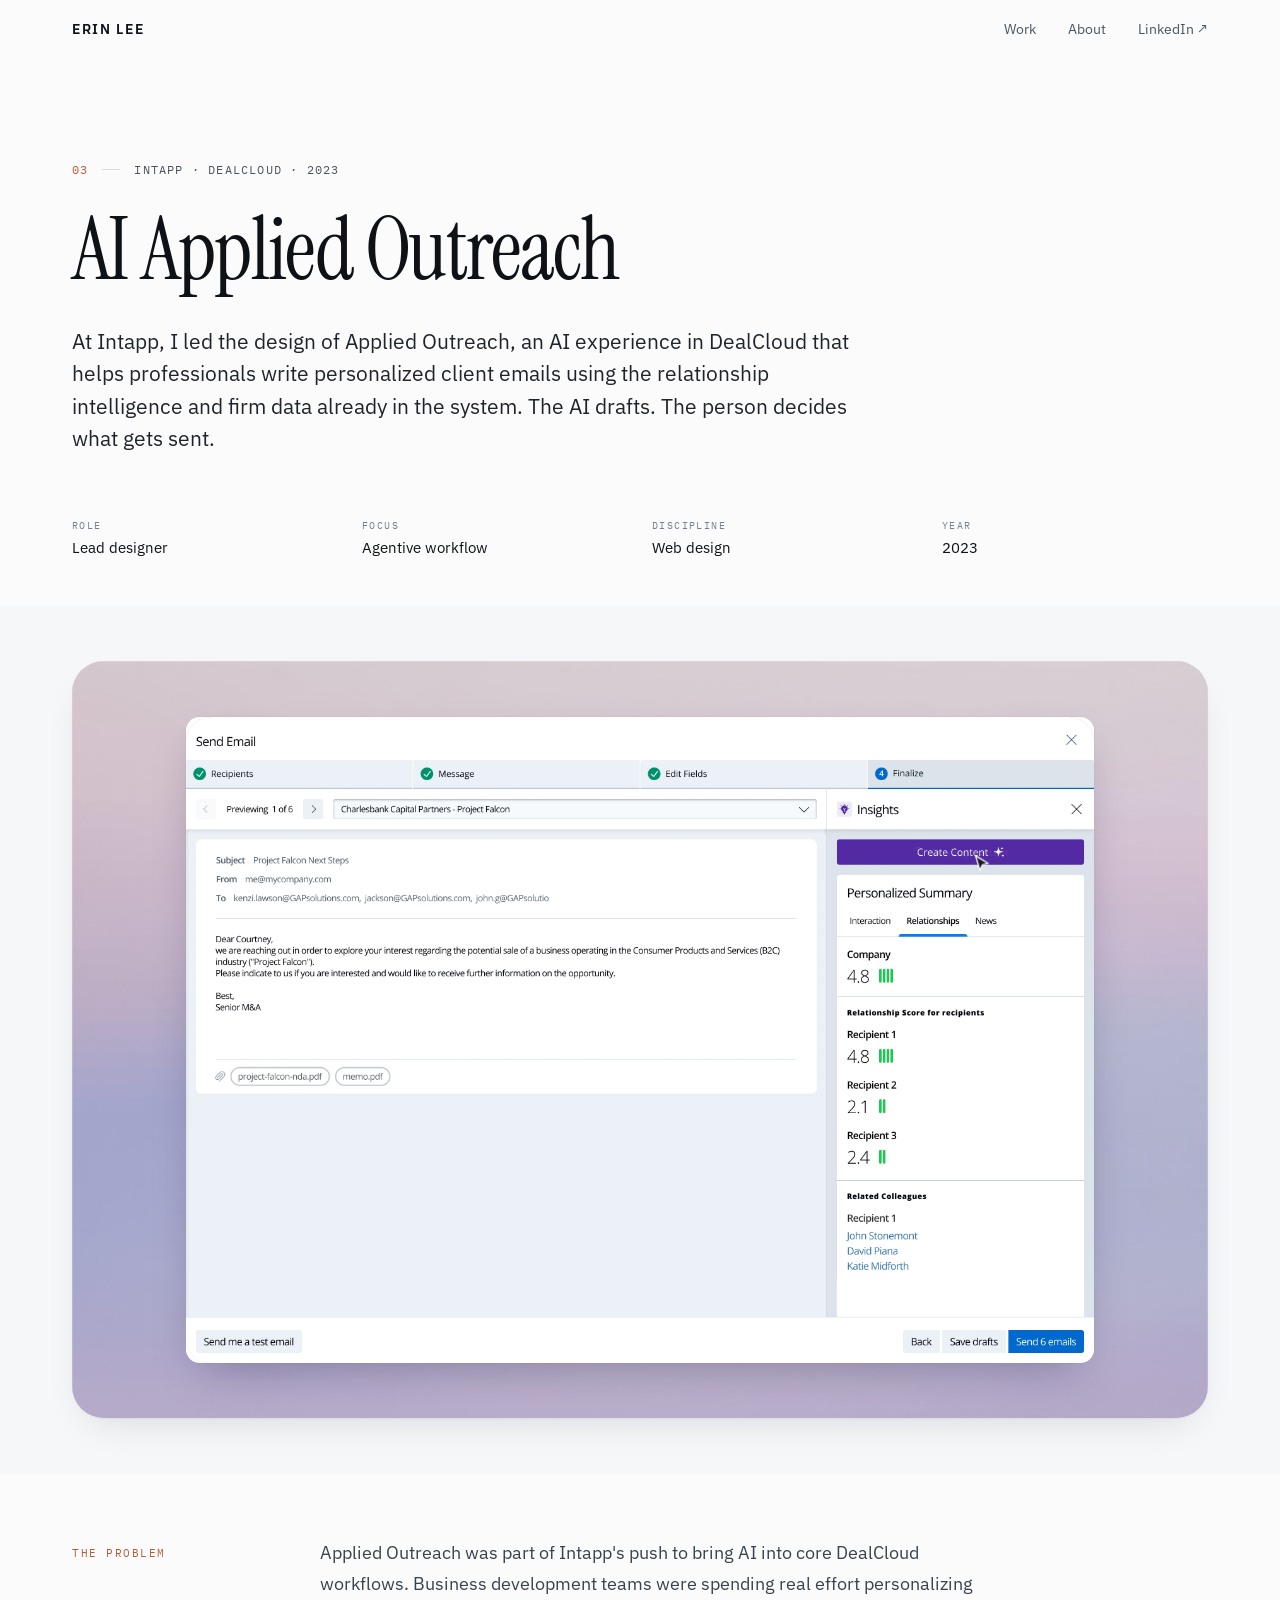
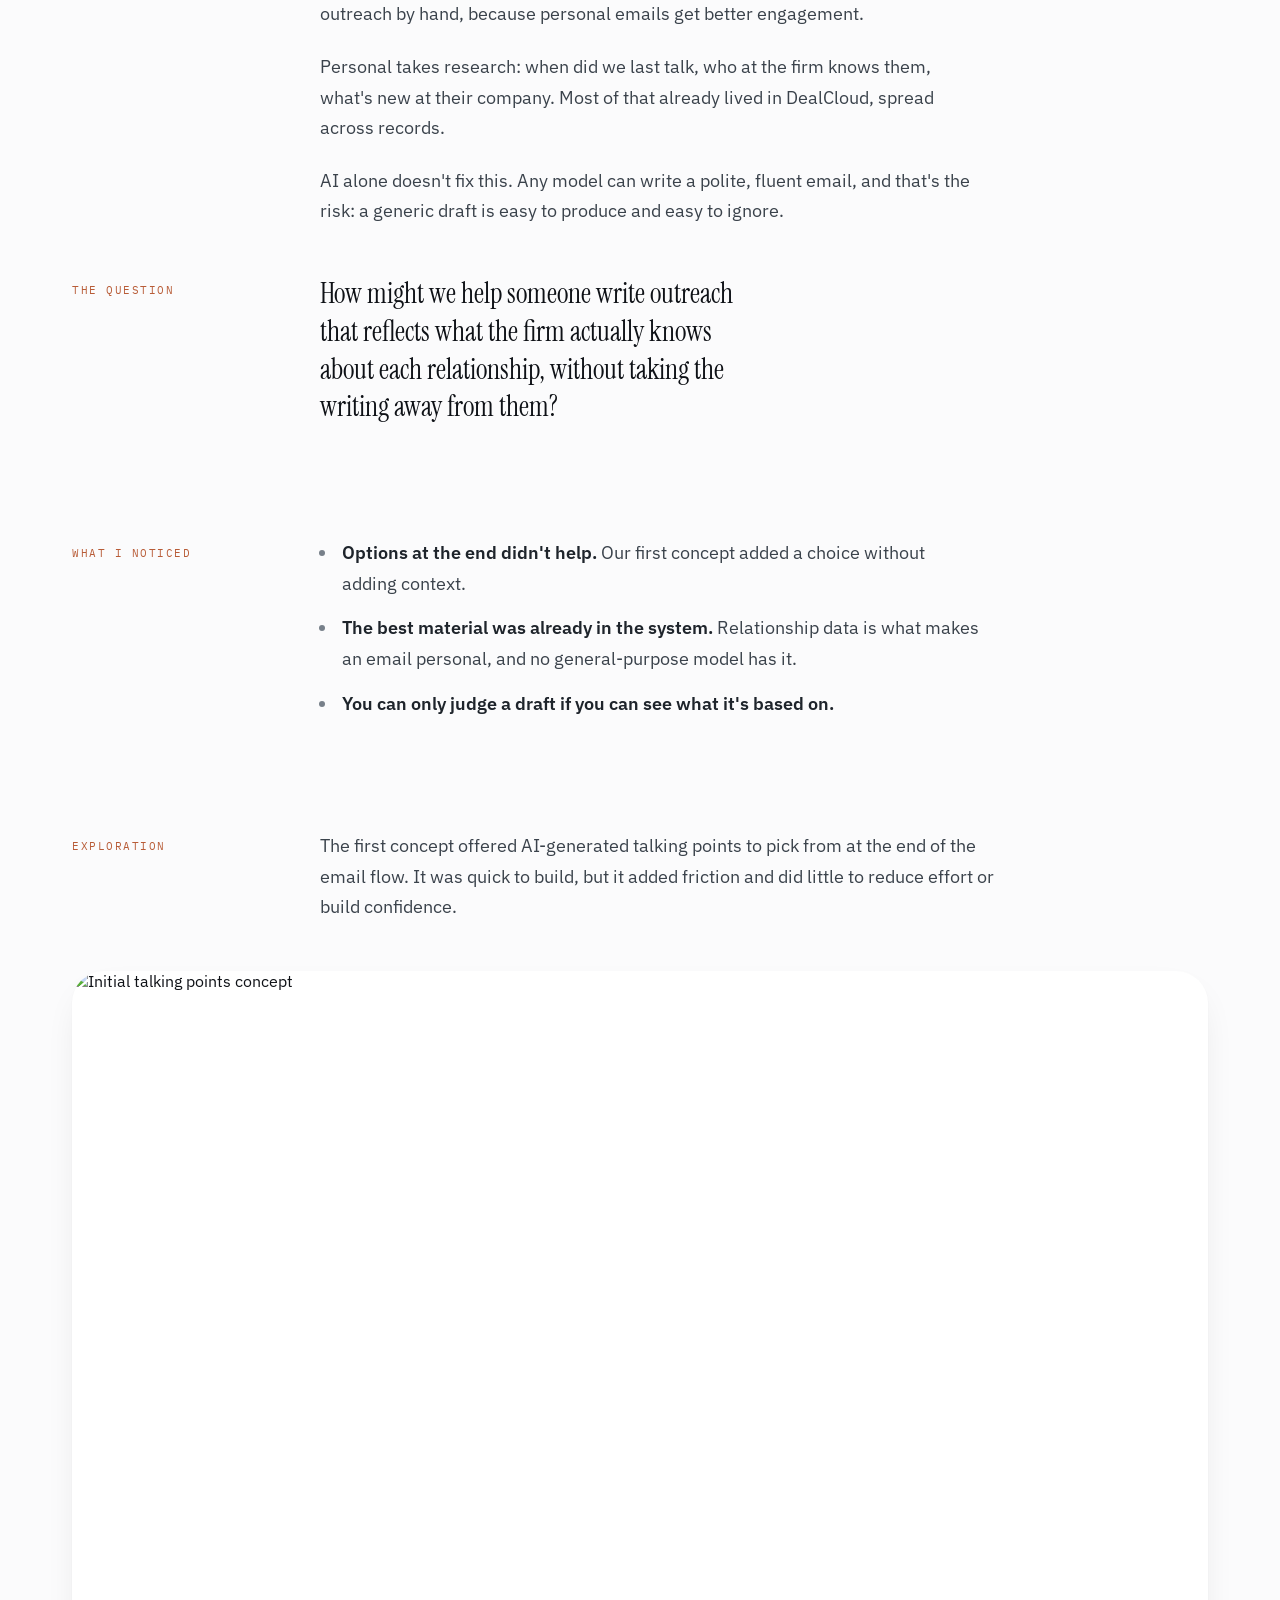
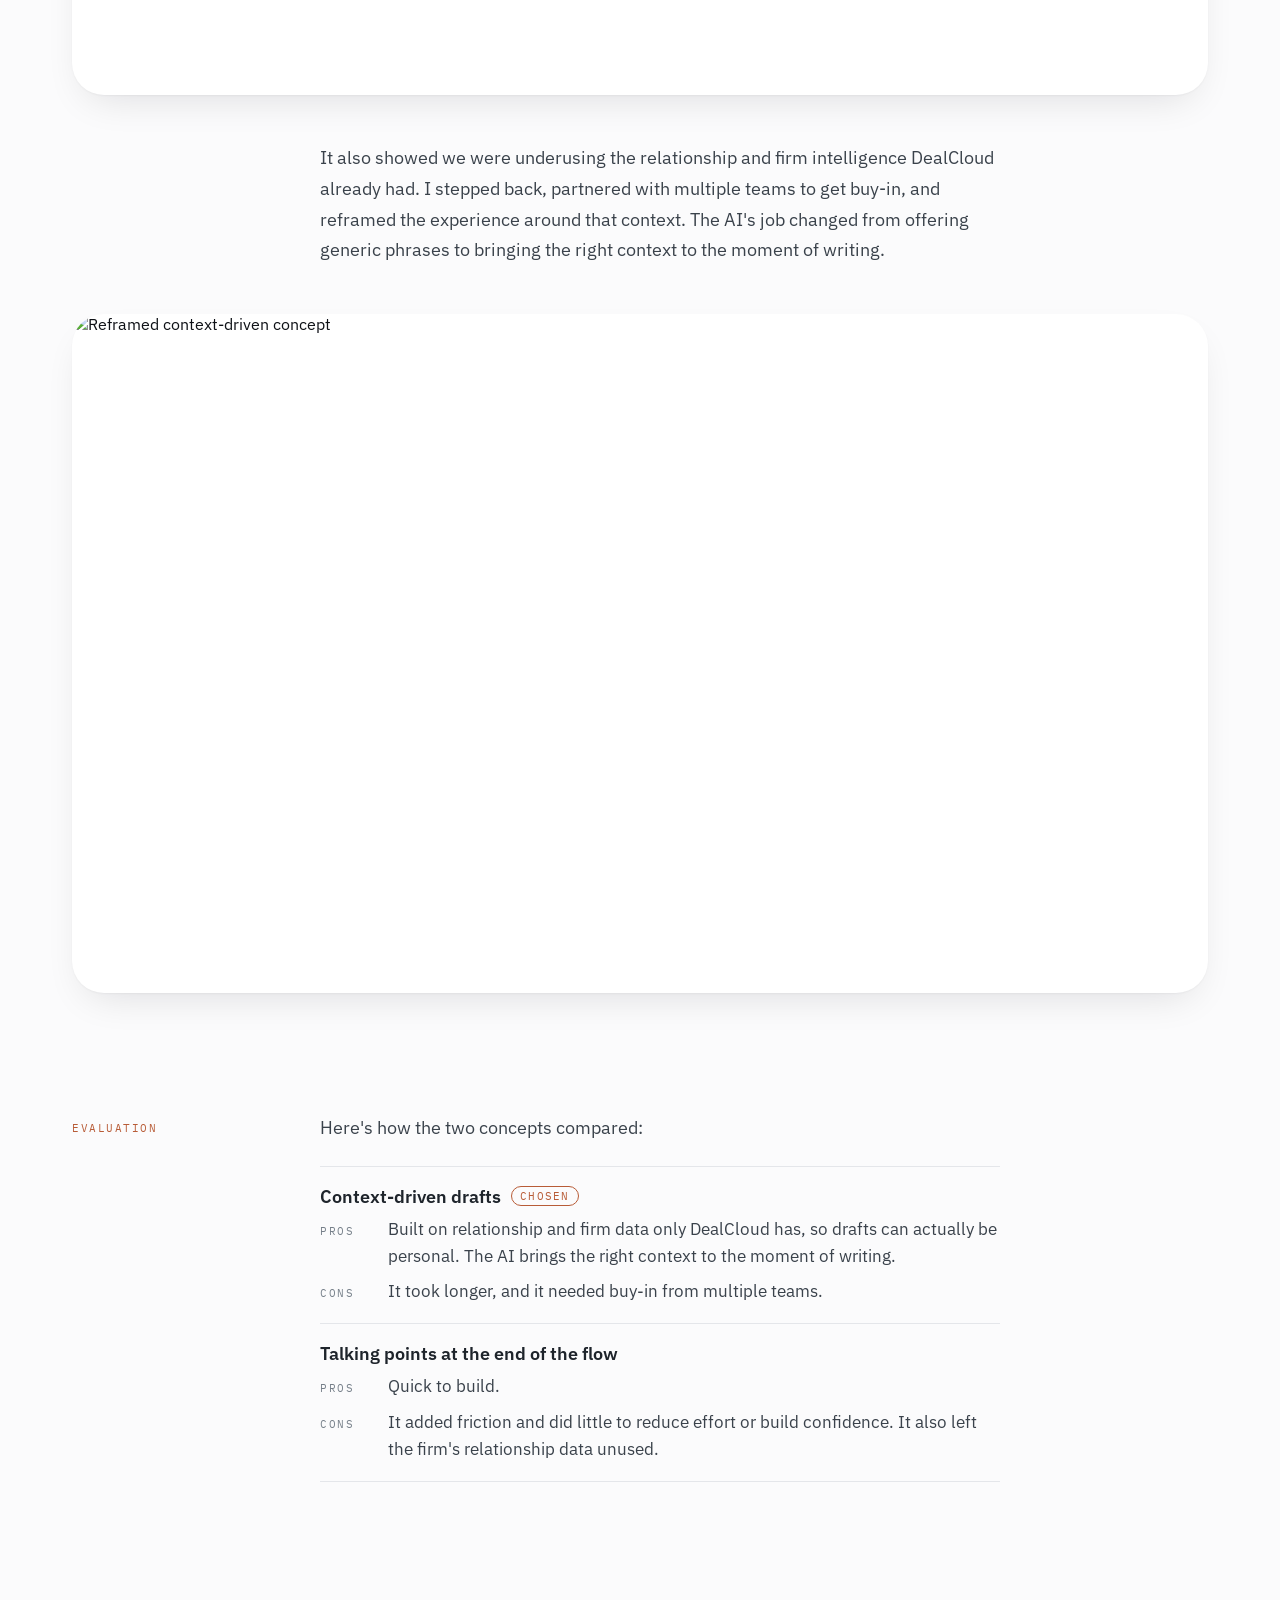
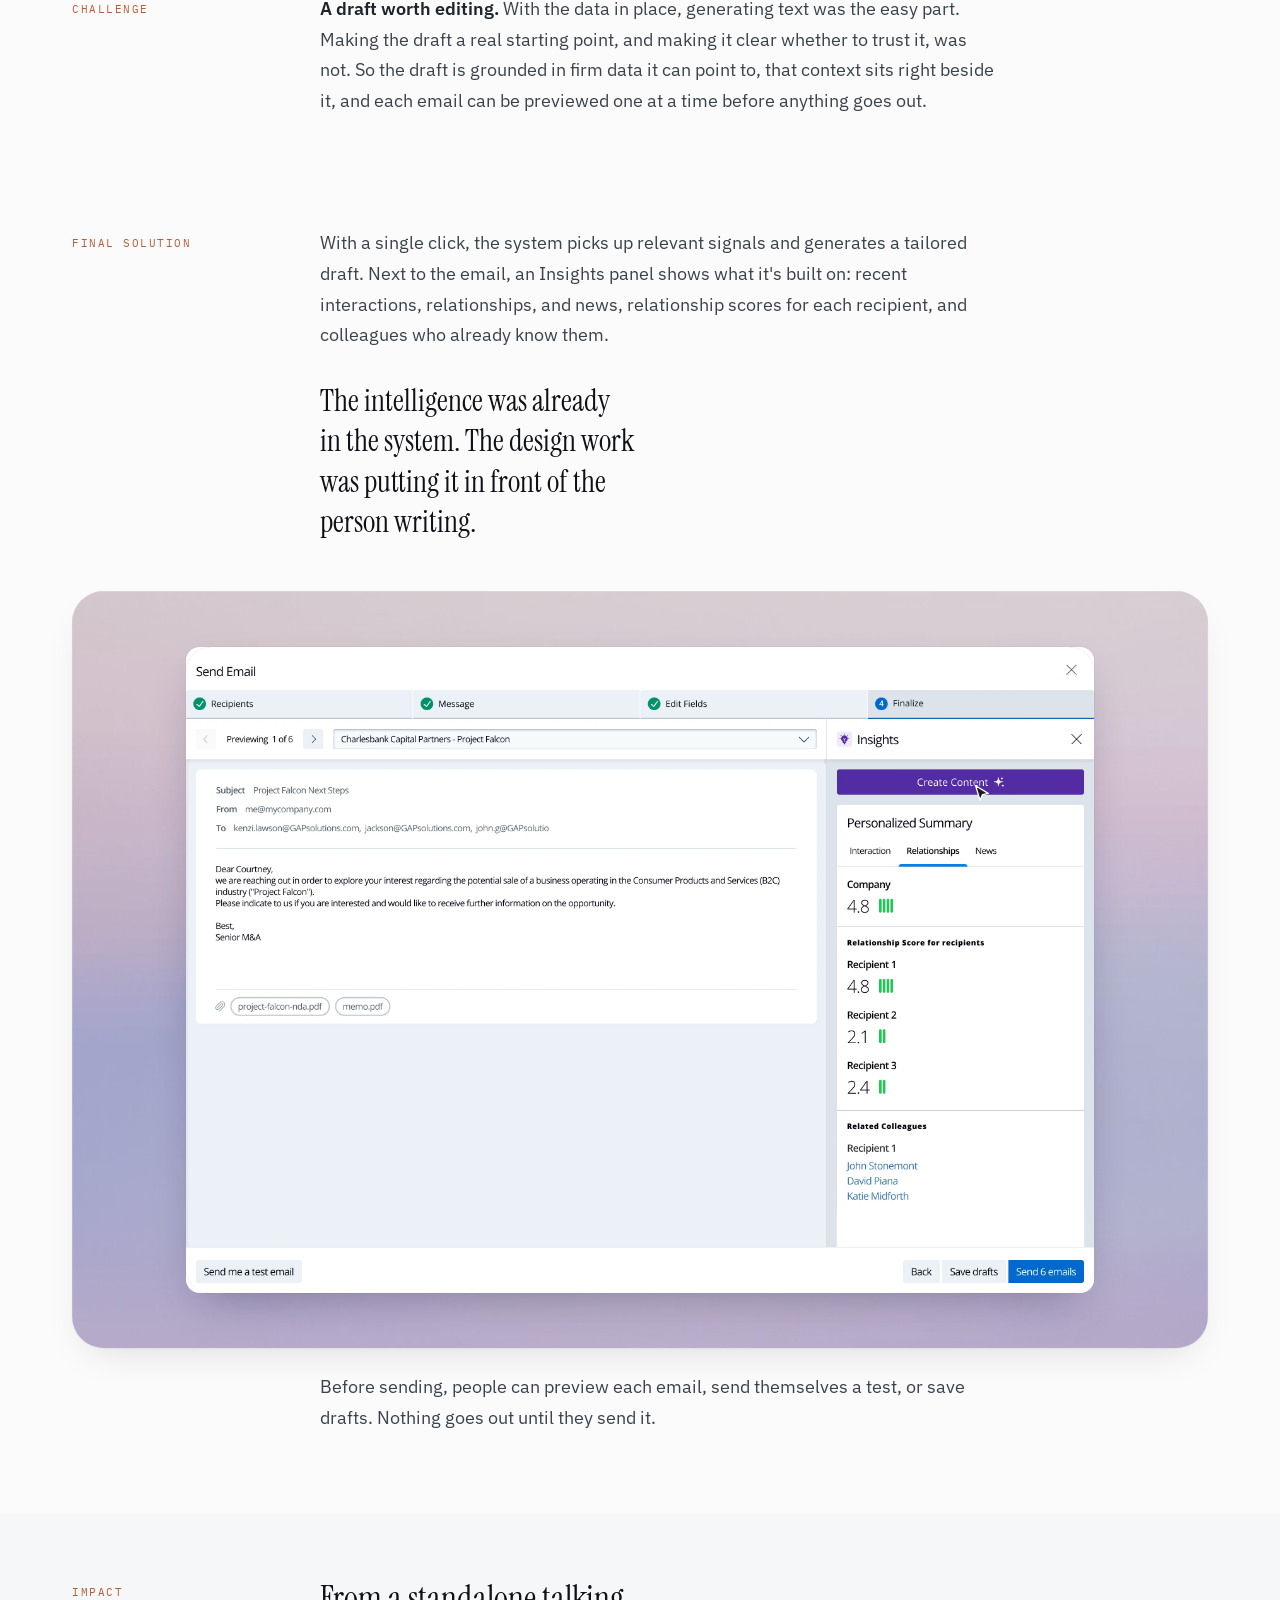
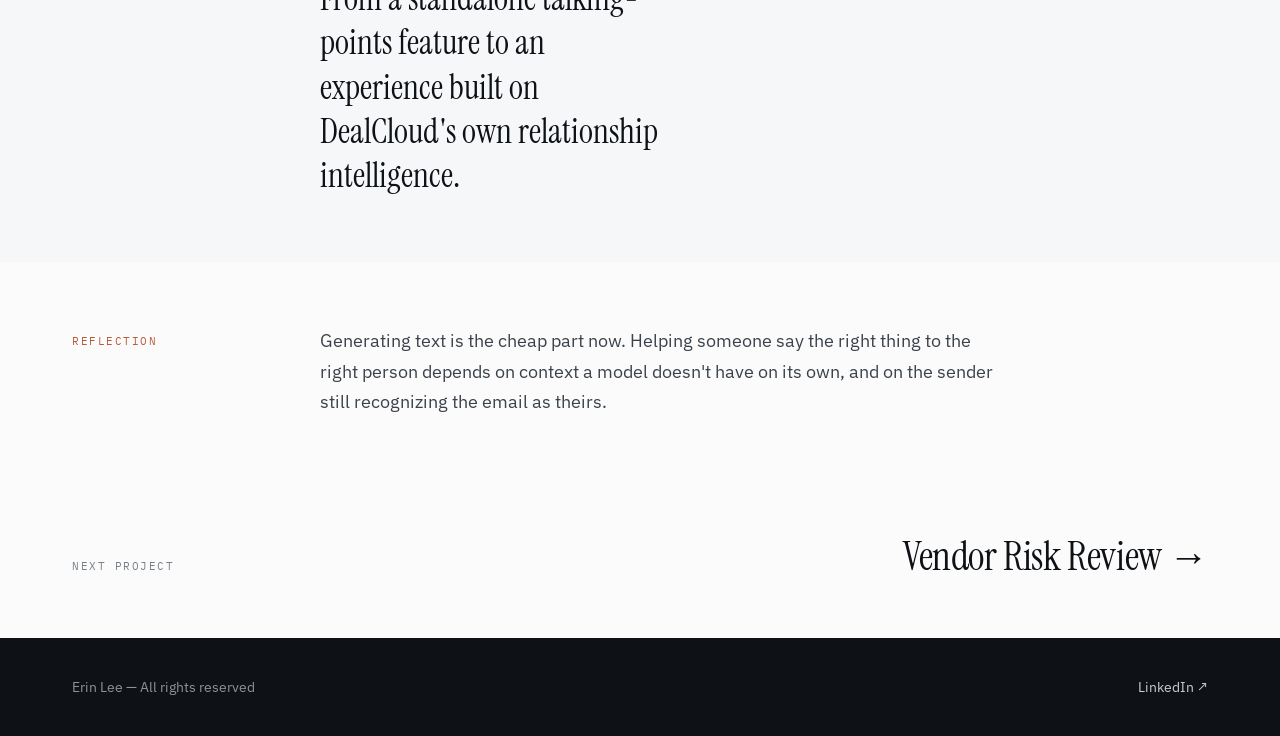
==== commit fcc1cb37: "Vendor Risk Review: gradient backdrop for the thumbnail and live prototype The homepage thumbnail an" ====
--- a/ai-applied-outreach.html
+++ b/ai-applied-outreach.html
@@ -27,7 +27,7 @@
 <link rel="preconnect" href="https://fonts.googleapis.com">
 <link rel="preconnect" href="https://fonts.gstatic.com" crossorigin>
 <link href="https://fonts.googleapis.com/css2?family=Instrument+Serif:ital@0;1&family=IBM+Plex+Sans:wght@400;450;500;600&family=IBM+Plex+Mono:wght@400;500&display=swap" rel="stylesheet">
-<link rel="stylesheet" href="assets/css/styles.css?v=12">
+<link rel="stylesheet" href="assets/css/styles.css?v=14">
 <script src="assets/js/reveal.js?v=2" defer></script>
 </head>
 <body>
--- a/assets/css/styles.css
+++ b/assets/css/styles.css
@@ -259,6 +259,16 @@
 }
 .cs-cover { background: var(--band); padding: 56px var(--pad); }
 .media--embed { display: block; aspect-ratio: 3 / 2; border: 0; overflow: hidden; }
+/* a live embed shown as a window floating on the shared gradient backdrop */
+.media-frame {
+  aspect-ratio: 3 / 2; overflow: hidden; display: grid; place-items: center;
+  background: #E6E3F4 url(../images/embed-bg.jpg) center / cover no-repeat;
+}
+.media-frame iframe {
+  /* full size, then scaled down: the embed keeps its desktop layout inside the smaller window */
+  width: 100%; height: 100%; transform: scale(.8); border: 0; display: block; background: #FFFFFF; border-radius: 18px;
+  box-shadow: 0 32px 75px -22px rgba(40,30,80,.38);
+}
 .media--embed.media--portrait { aspect-ratio: 4 / 5; }
 .media--embed.media--43 { aspect-ratio: 4 / 3; }
 .cs-media { padding: 0 var(--pad) 56px; }
@@ -367,6 +377,8 @@
   .cs-hero__lede { font-size: 18px; }
   .meta { grid-template-columns: 1fr 1fr; gap: 20px; padding-bottom: 36px; }
   .cs-cover { padding: 24px var(--pad); }
+  .media-frame { aspect-ratio: 4 / 5; }
+  .media-frame iframe { width: 90%; height: 92%; transform: none; border-radius: 10px; }
   .cs-media { padding-bottom: 40px; }
   .cs-media--pair { grid-template-columns: 1fr; }
   .cs-section { grid-template-columns: 1fr; gap: 16px; padding-top: 48px; padding-bottom: 36px; }
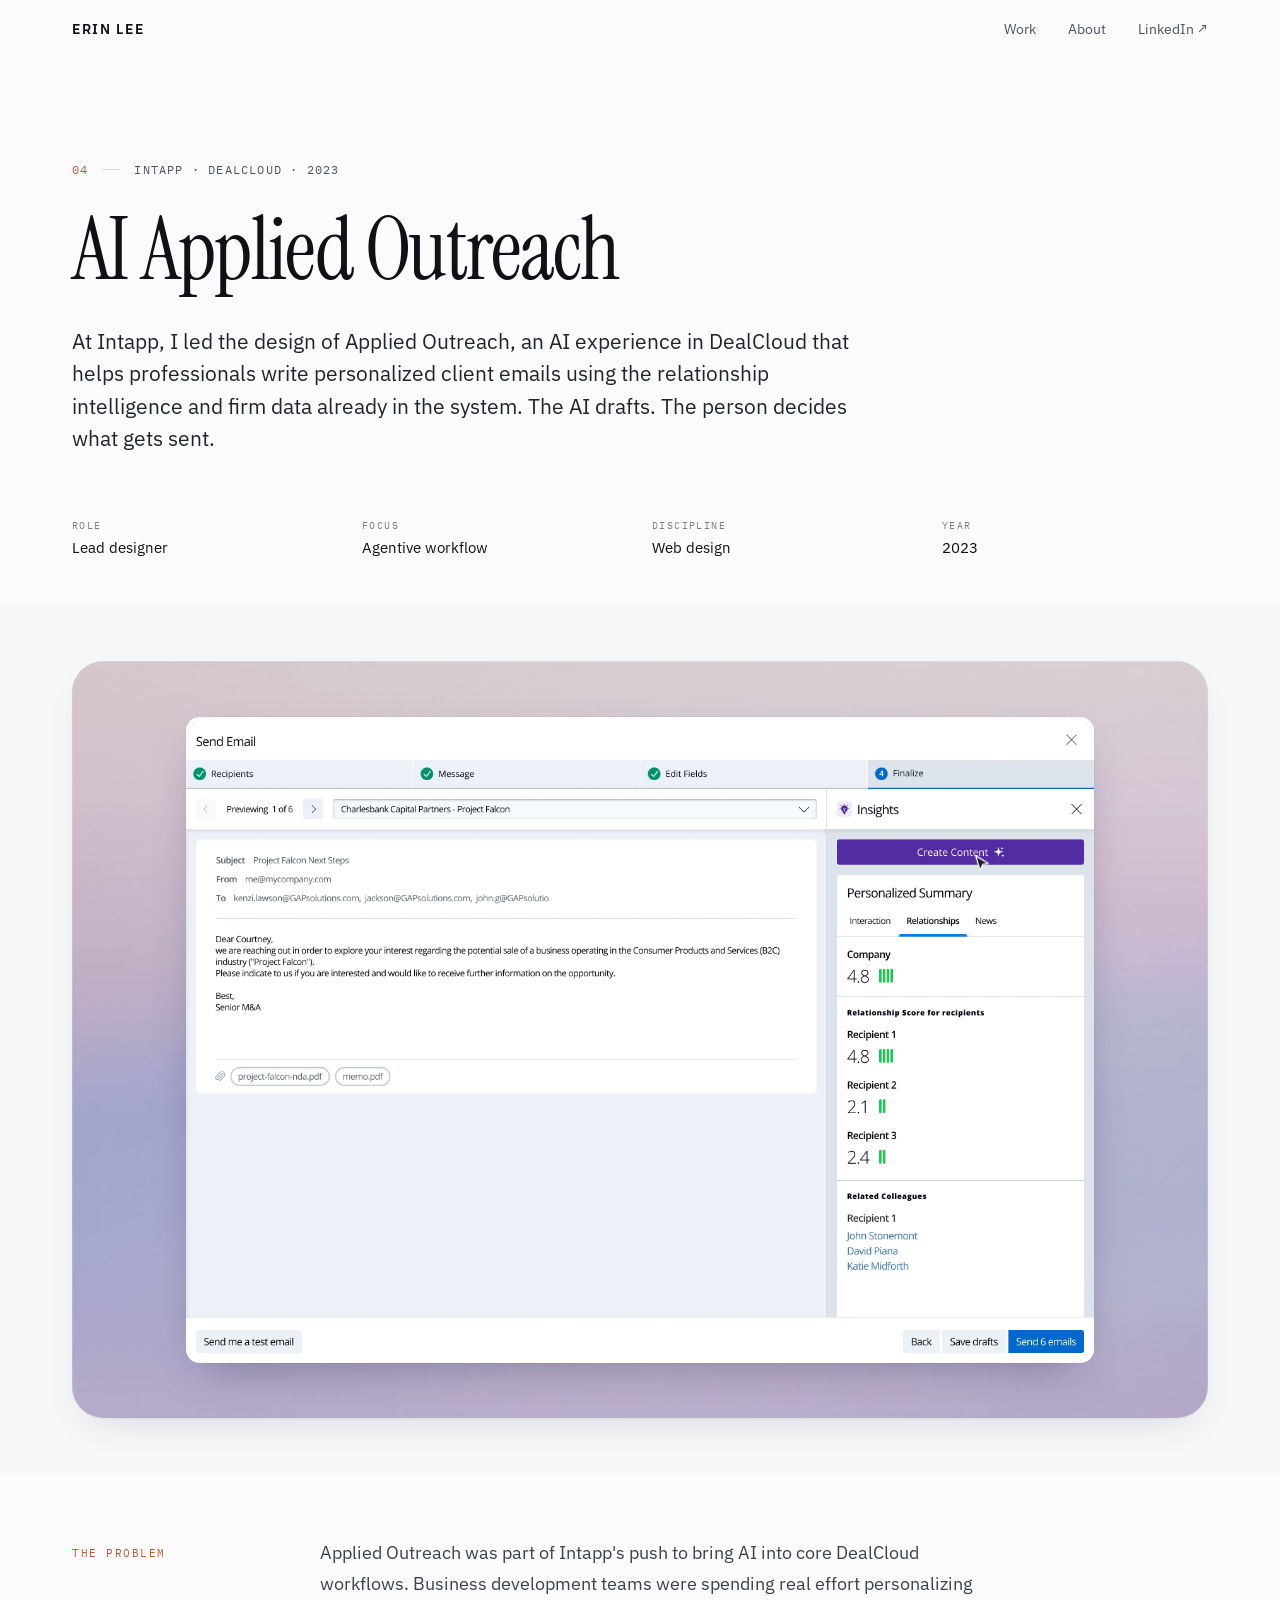
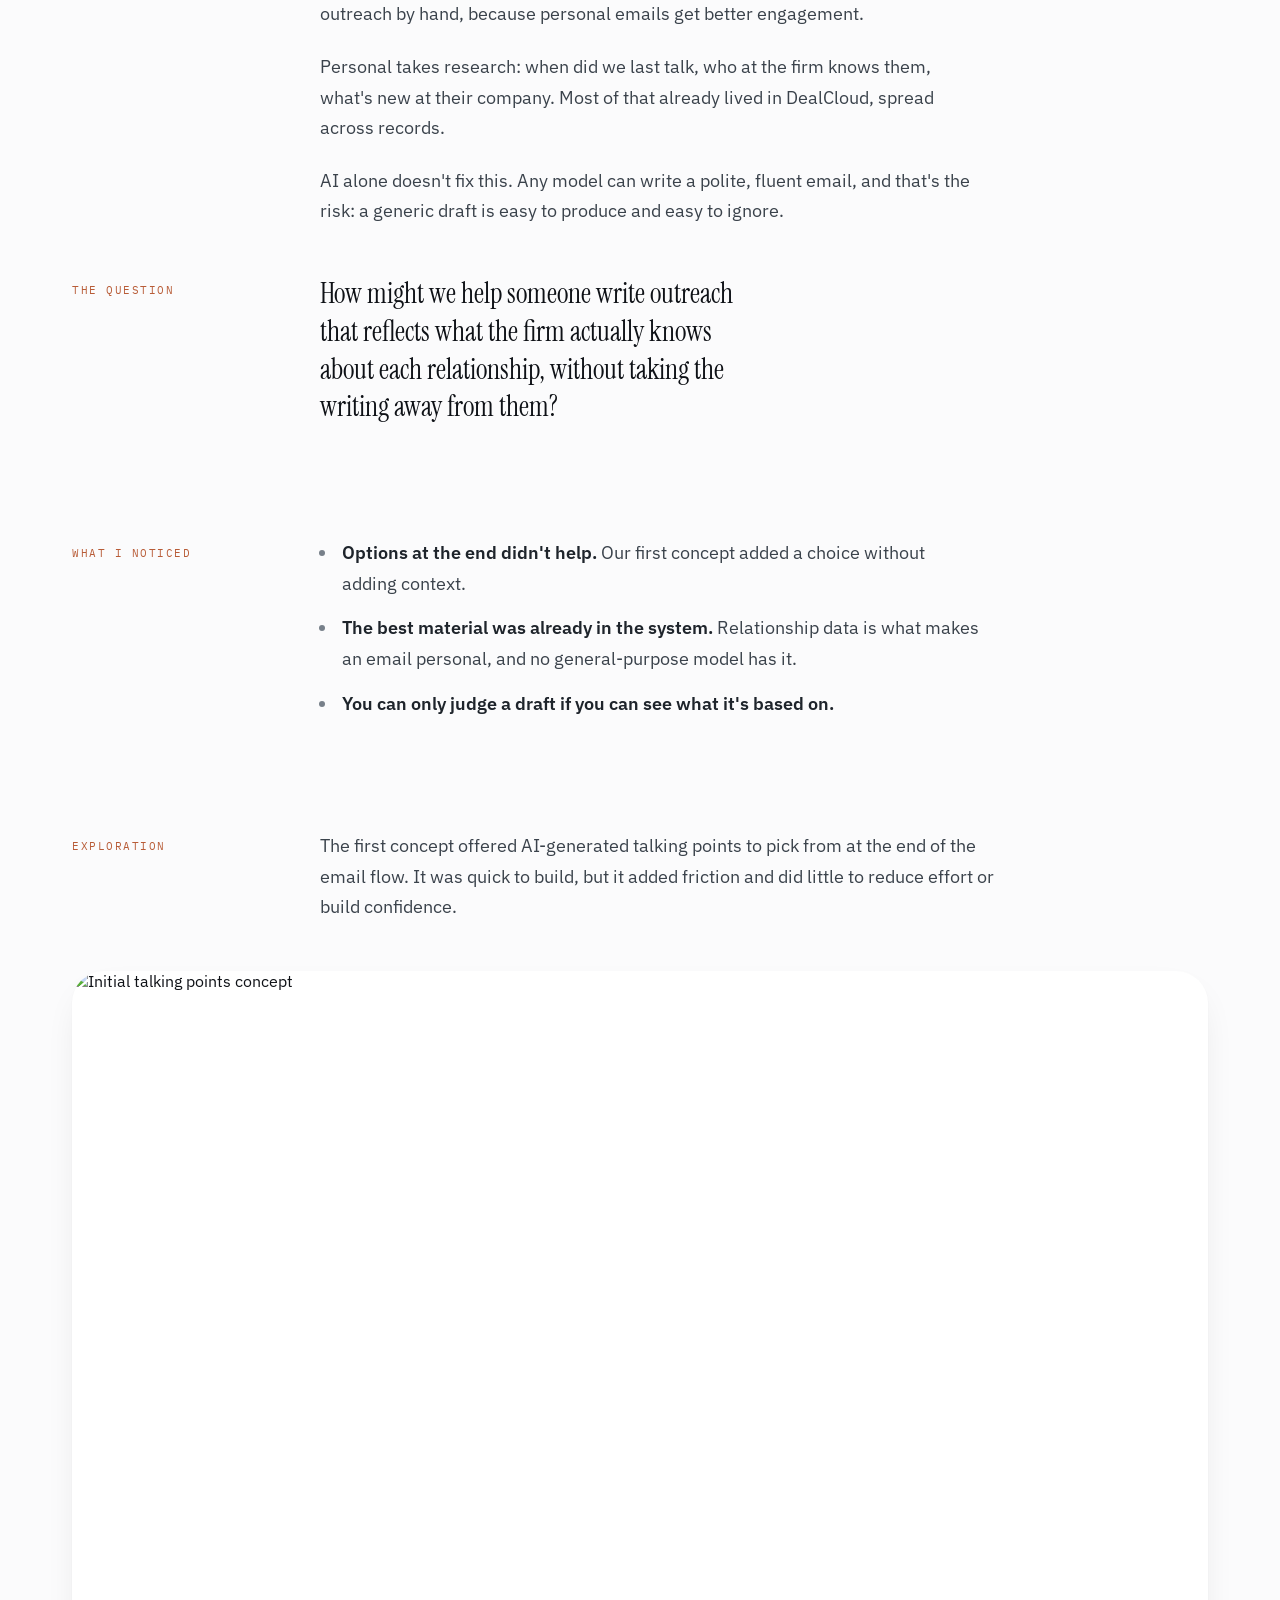
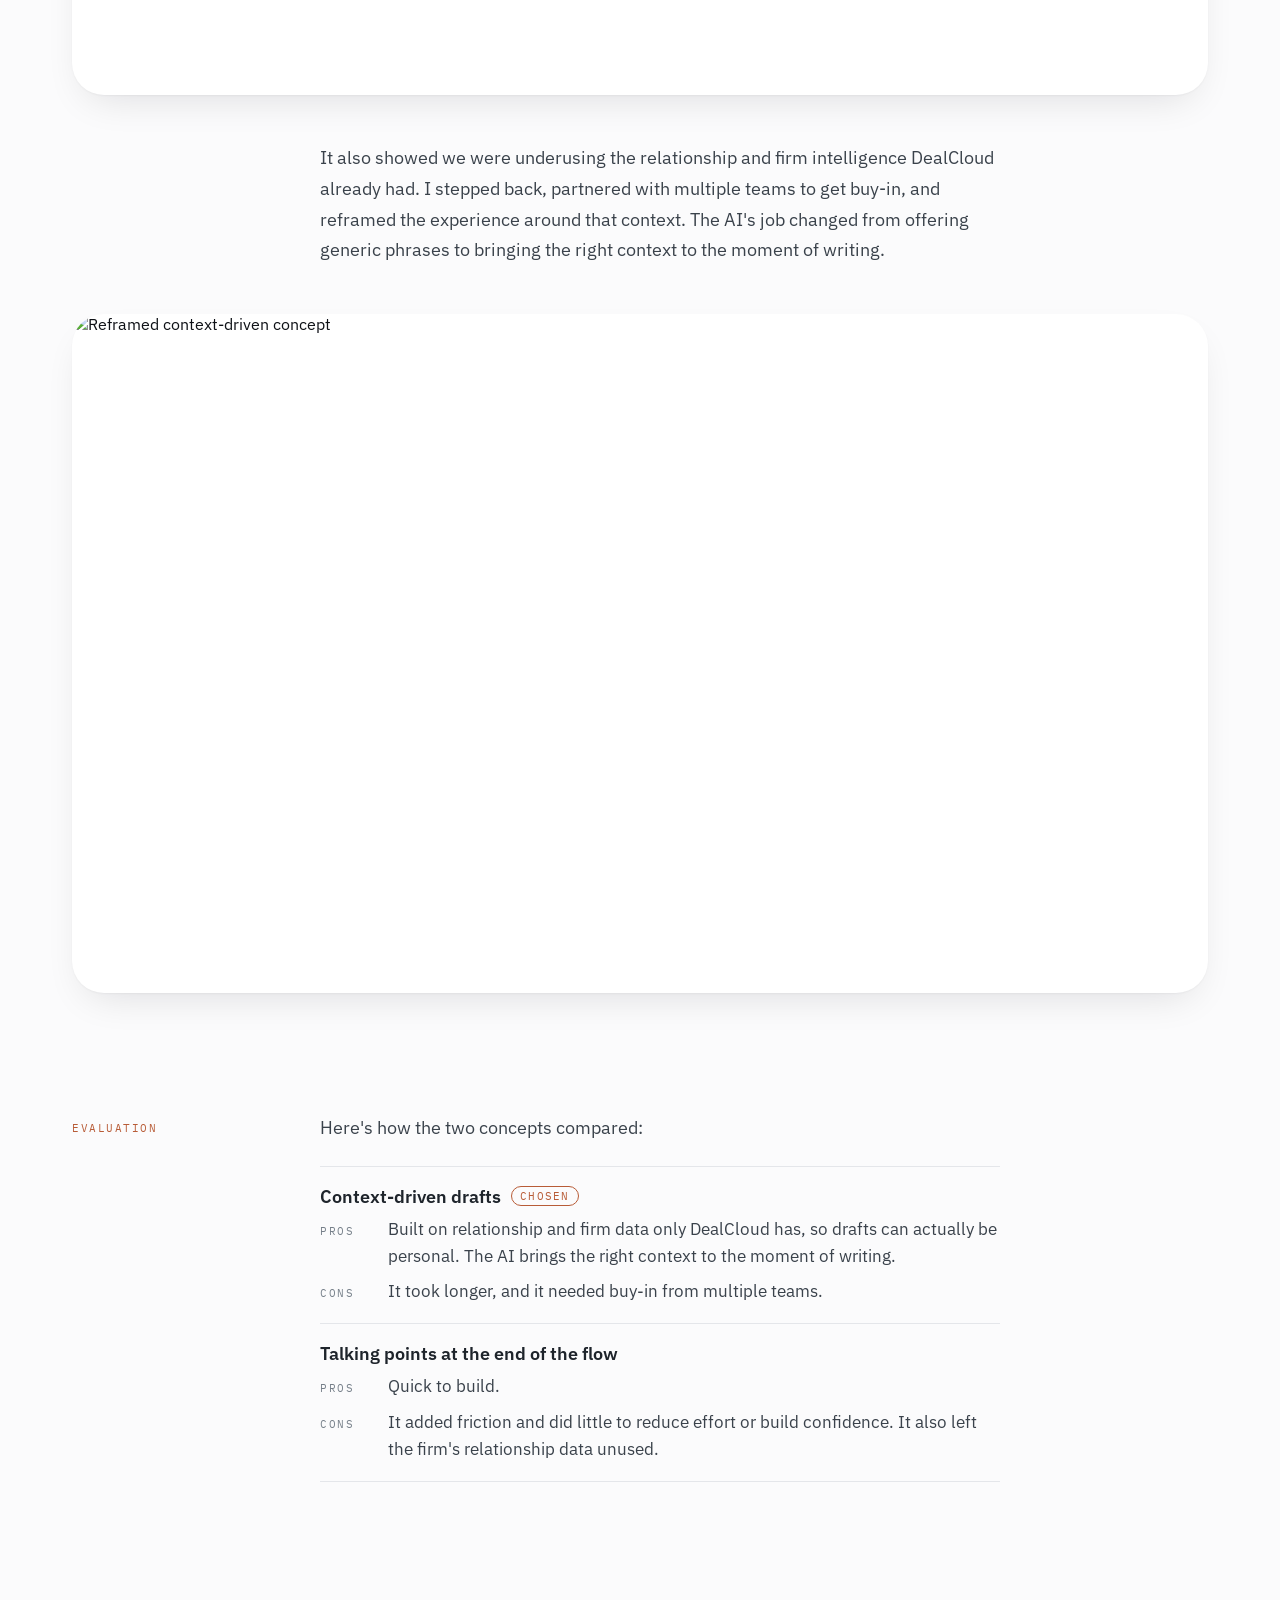
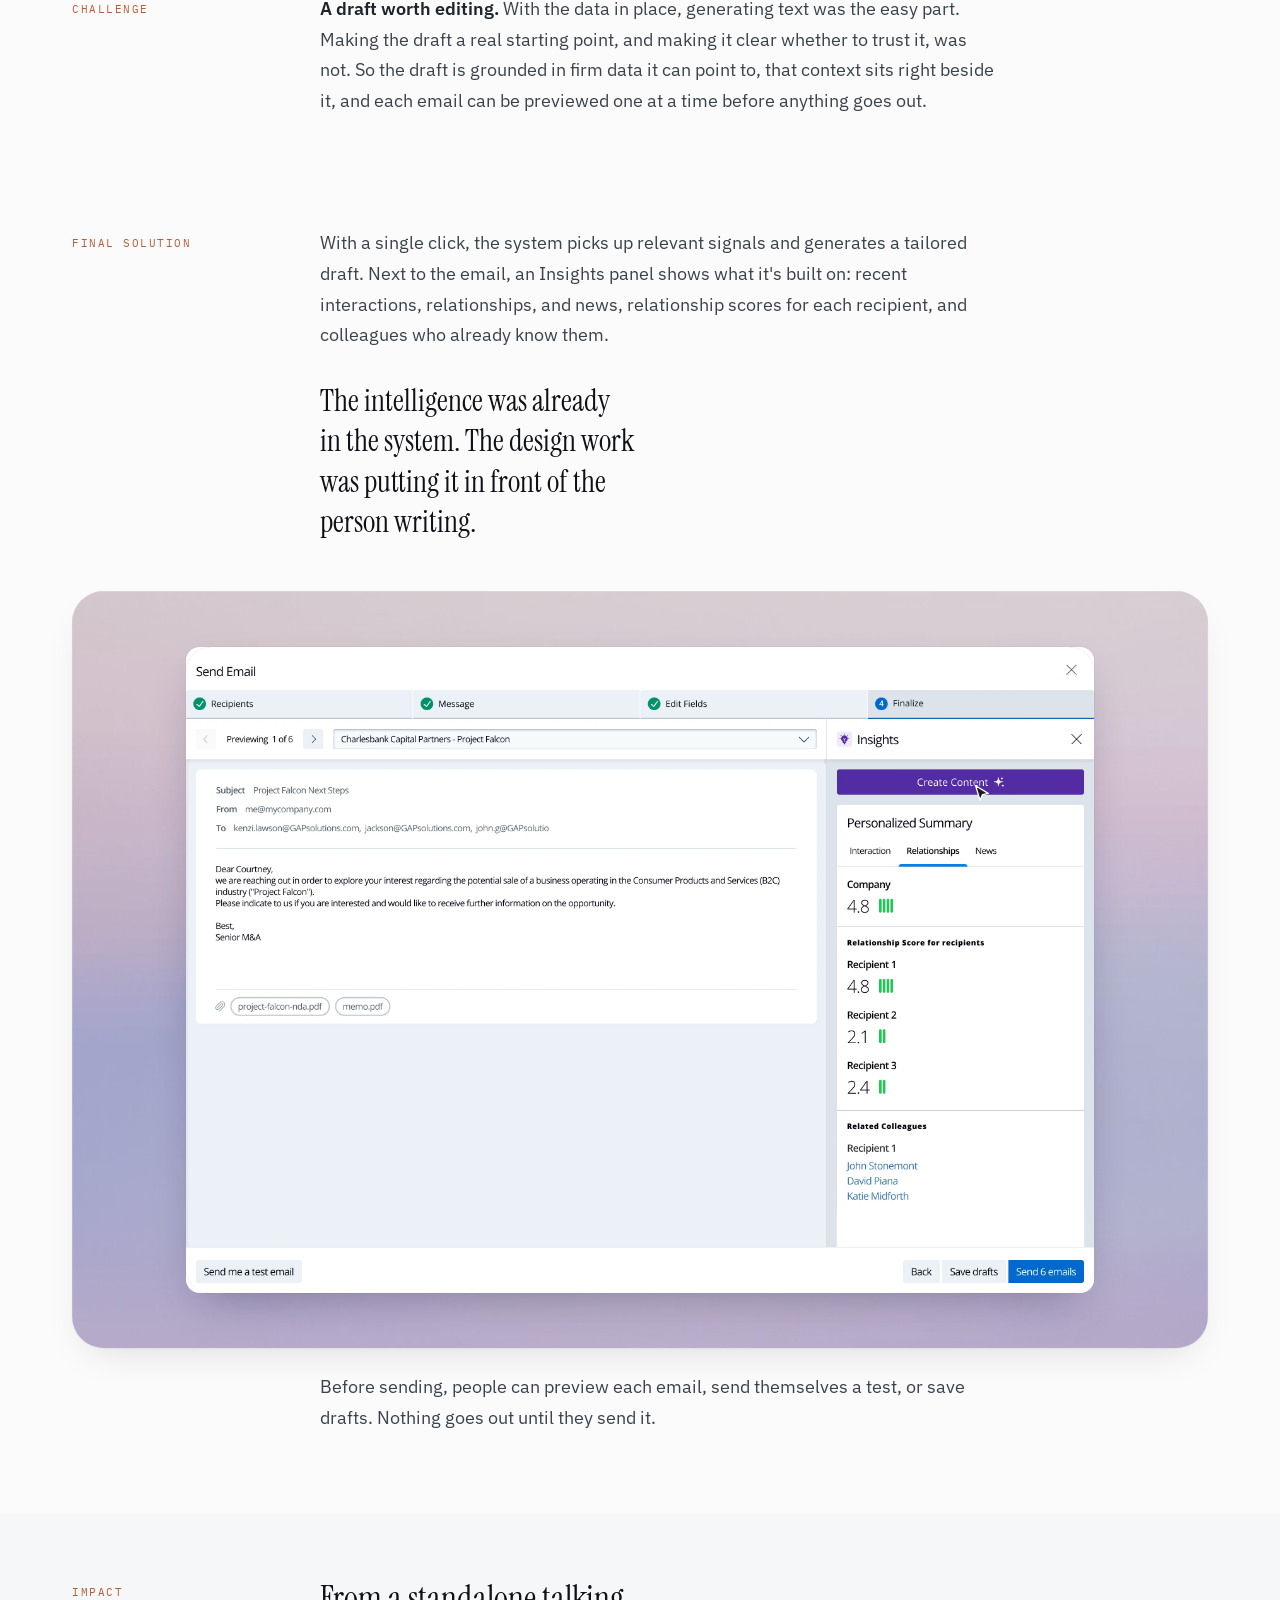
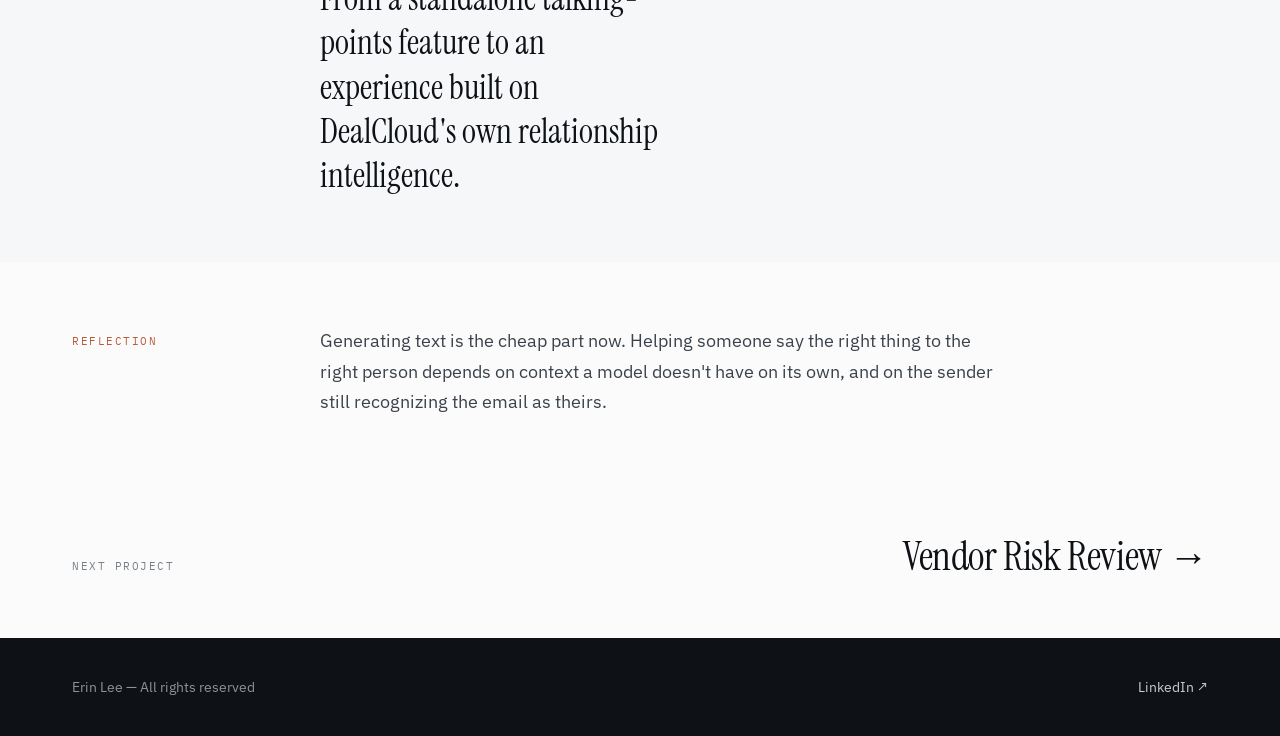
==== commit 09abea80: "Move Large Objects to second, after Natural Language Filter Homepage order, project numbers and next" ====
--- a/ai-applied-outreach.html
+++ b/ai-applied-outreach.html
@@ -47,7 +47,7 @@
 
   <section class="cs-hero">
     <div class="cs-eyebrow">
-      <span class="cs-eyebrow__num">03</span><span class="cs-eyebrow__rule"></span>
+      <span class="cs-eyebrow__num">04</span><span class="cs-eyebrow__rule"></span>
       <span>Intapp · DealCloud · 2023</span>
     </div>
     <h1>AI Applied Outreach</h1>
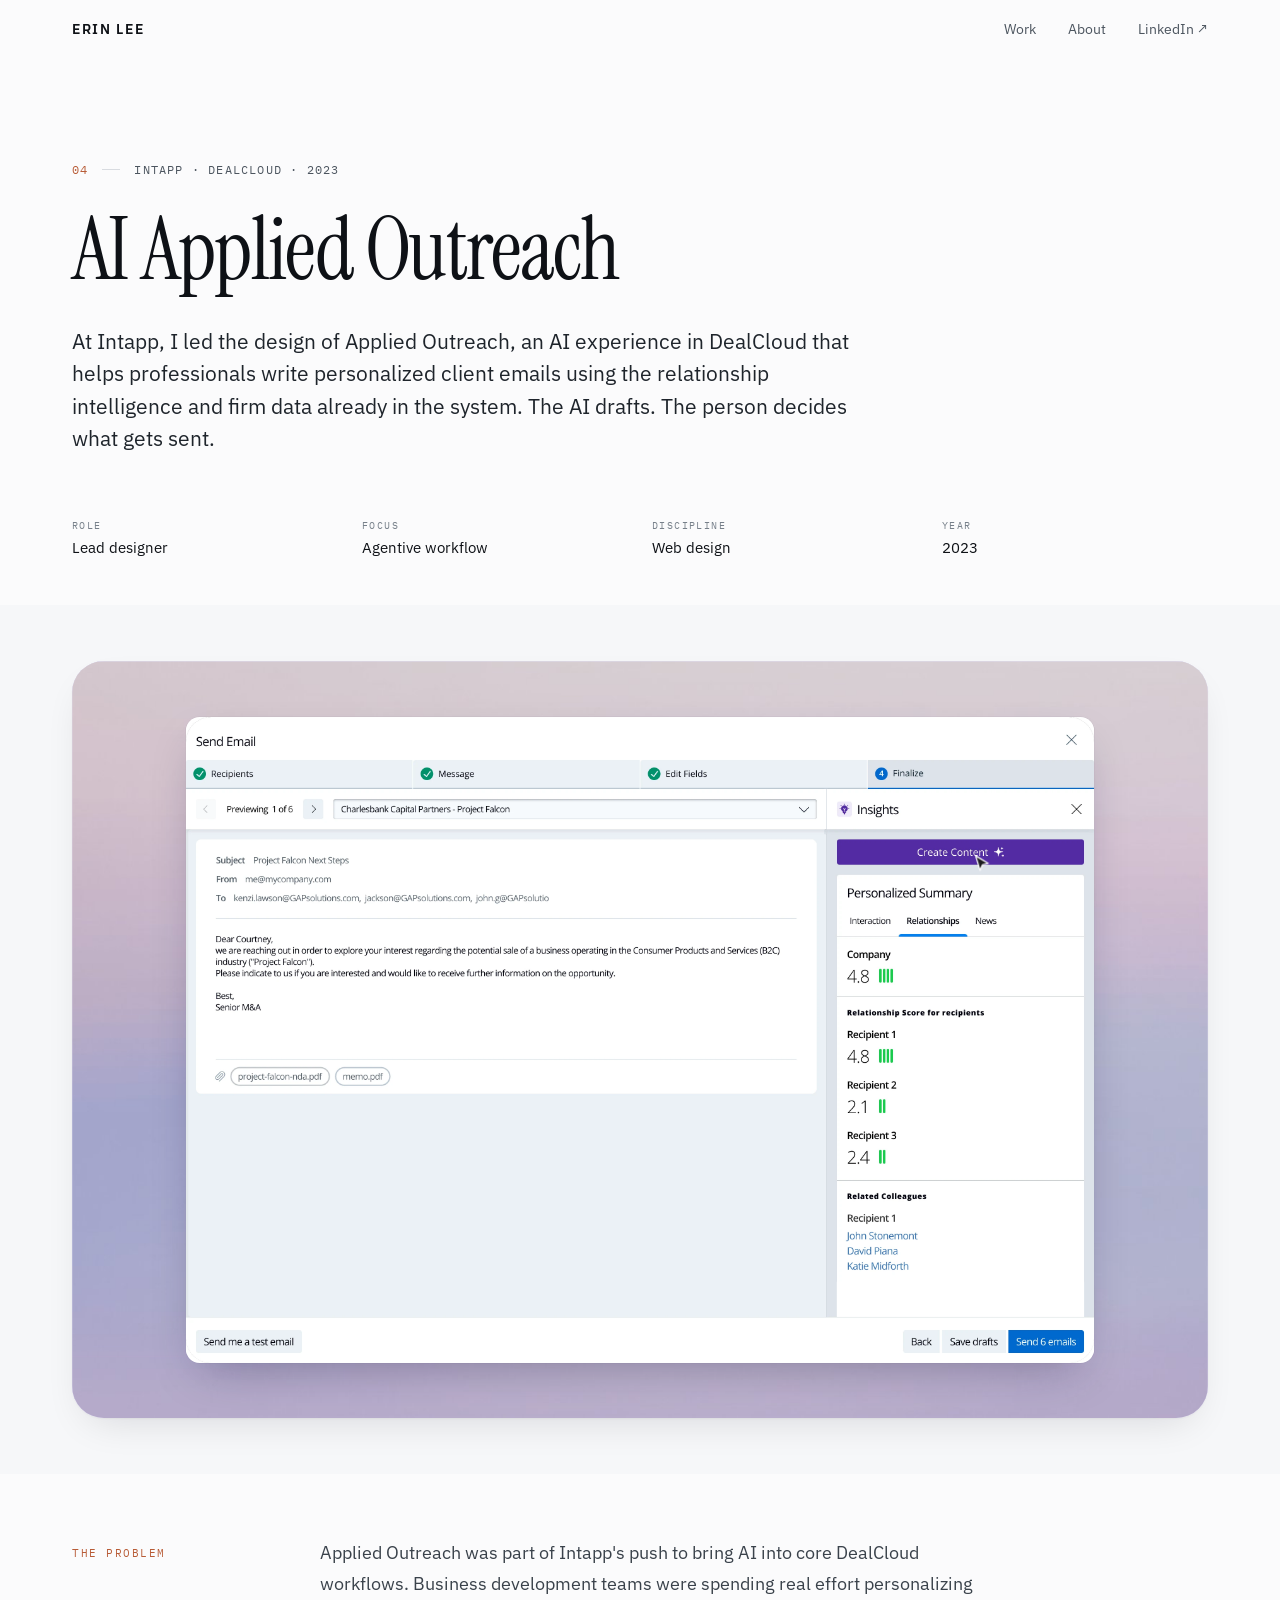
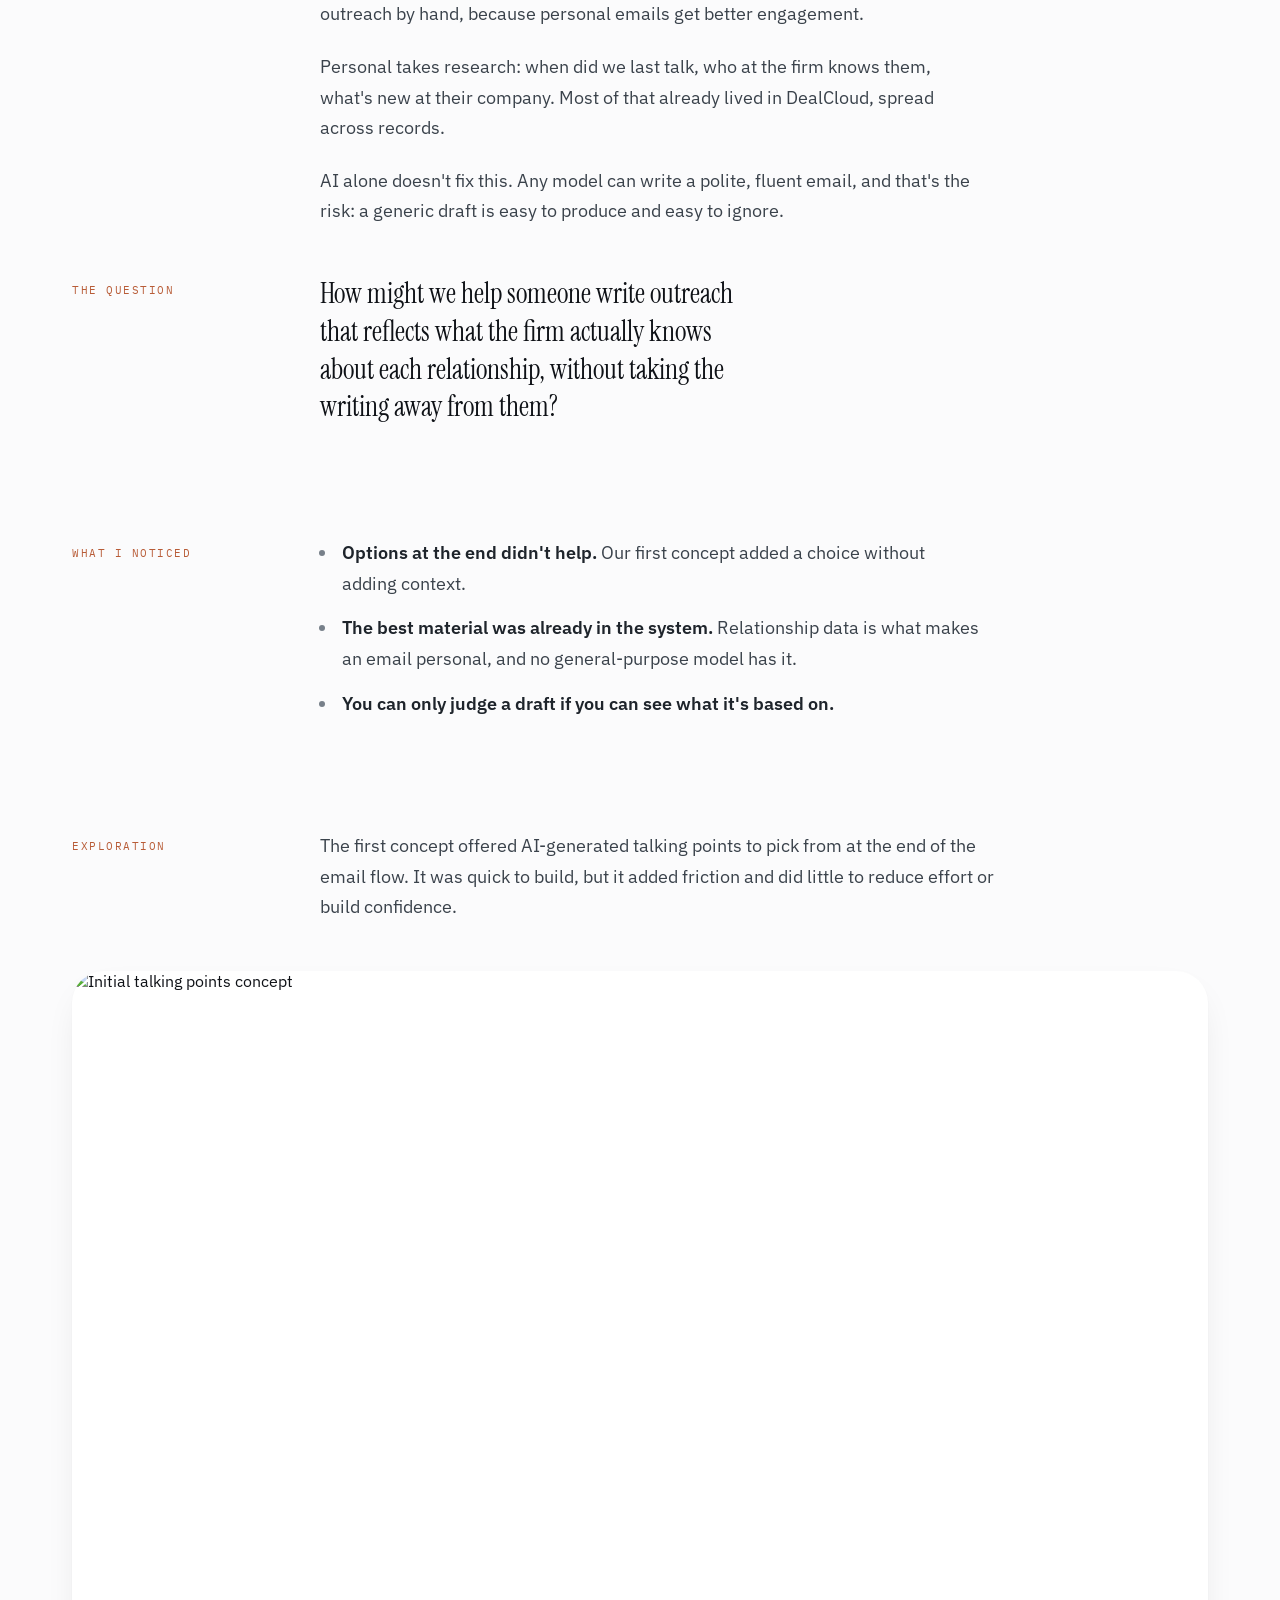
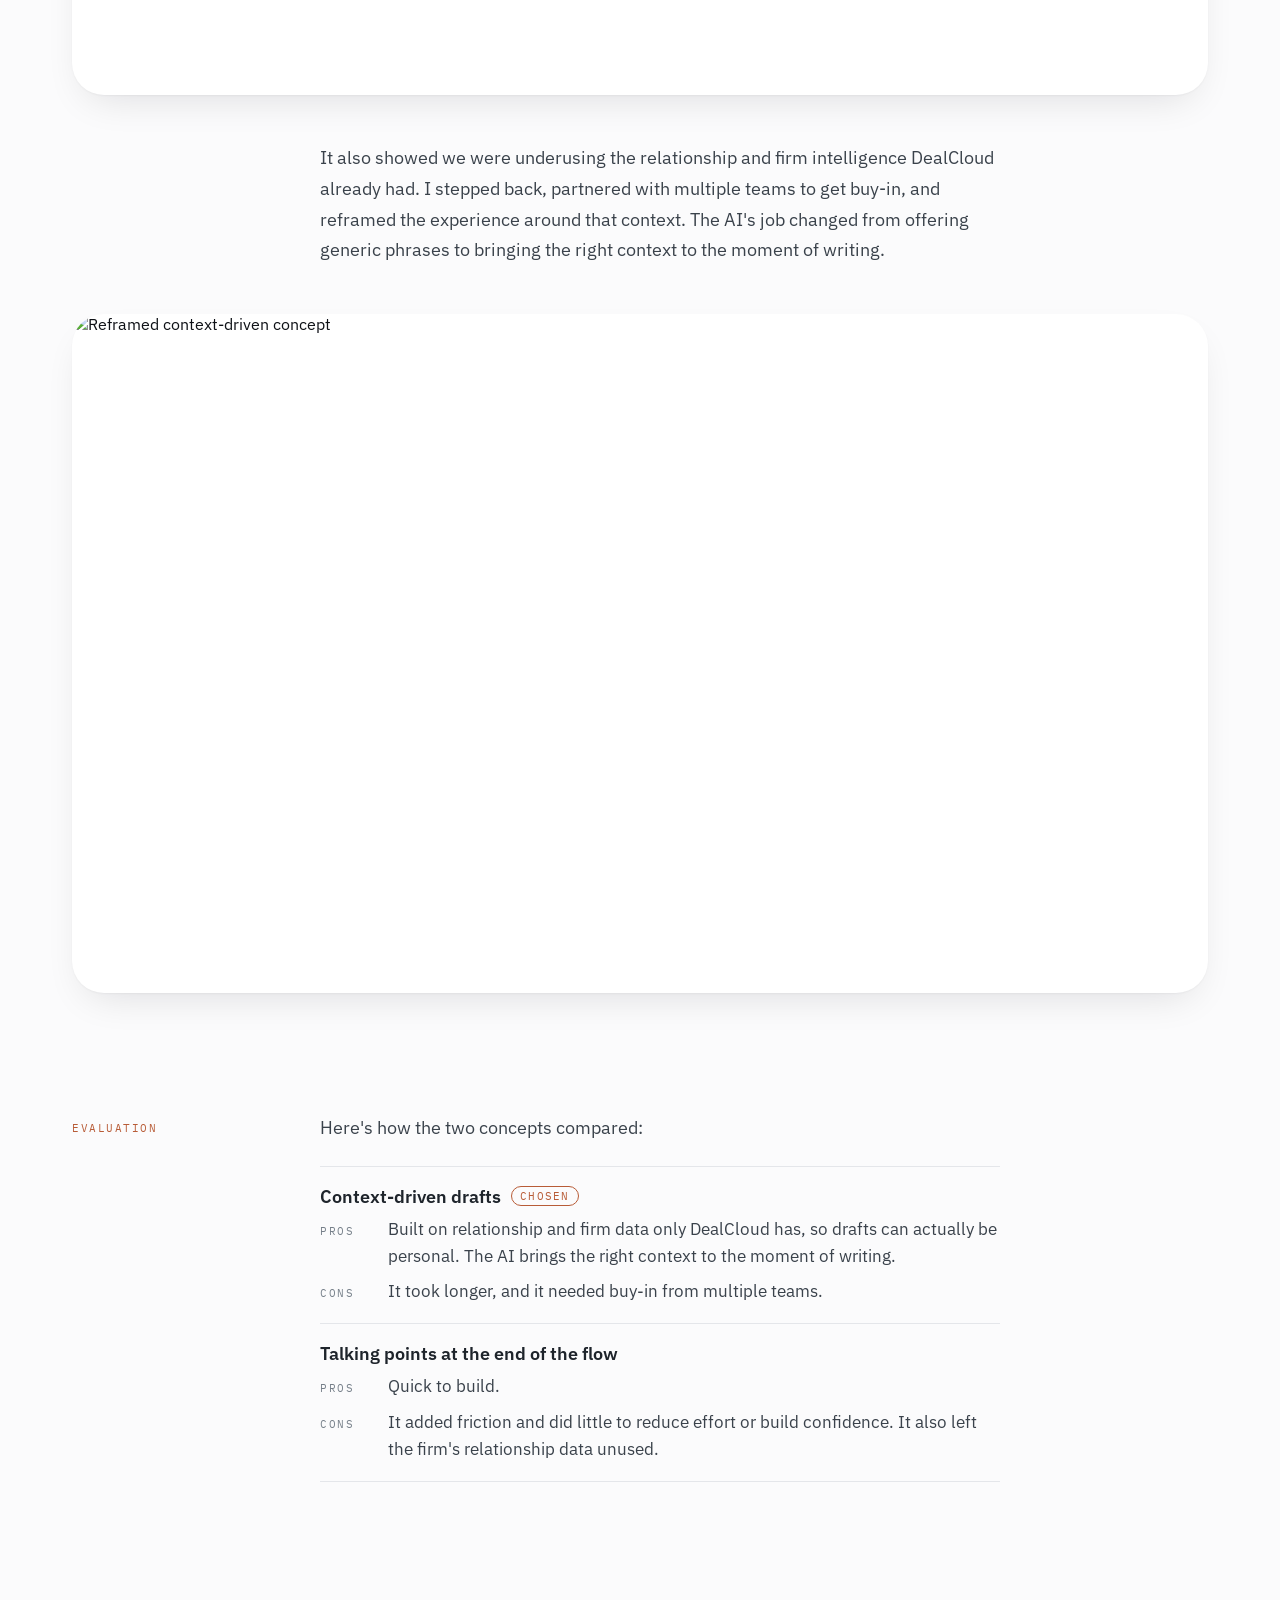
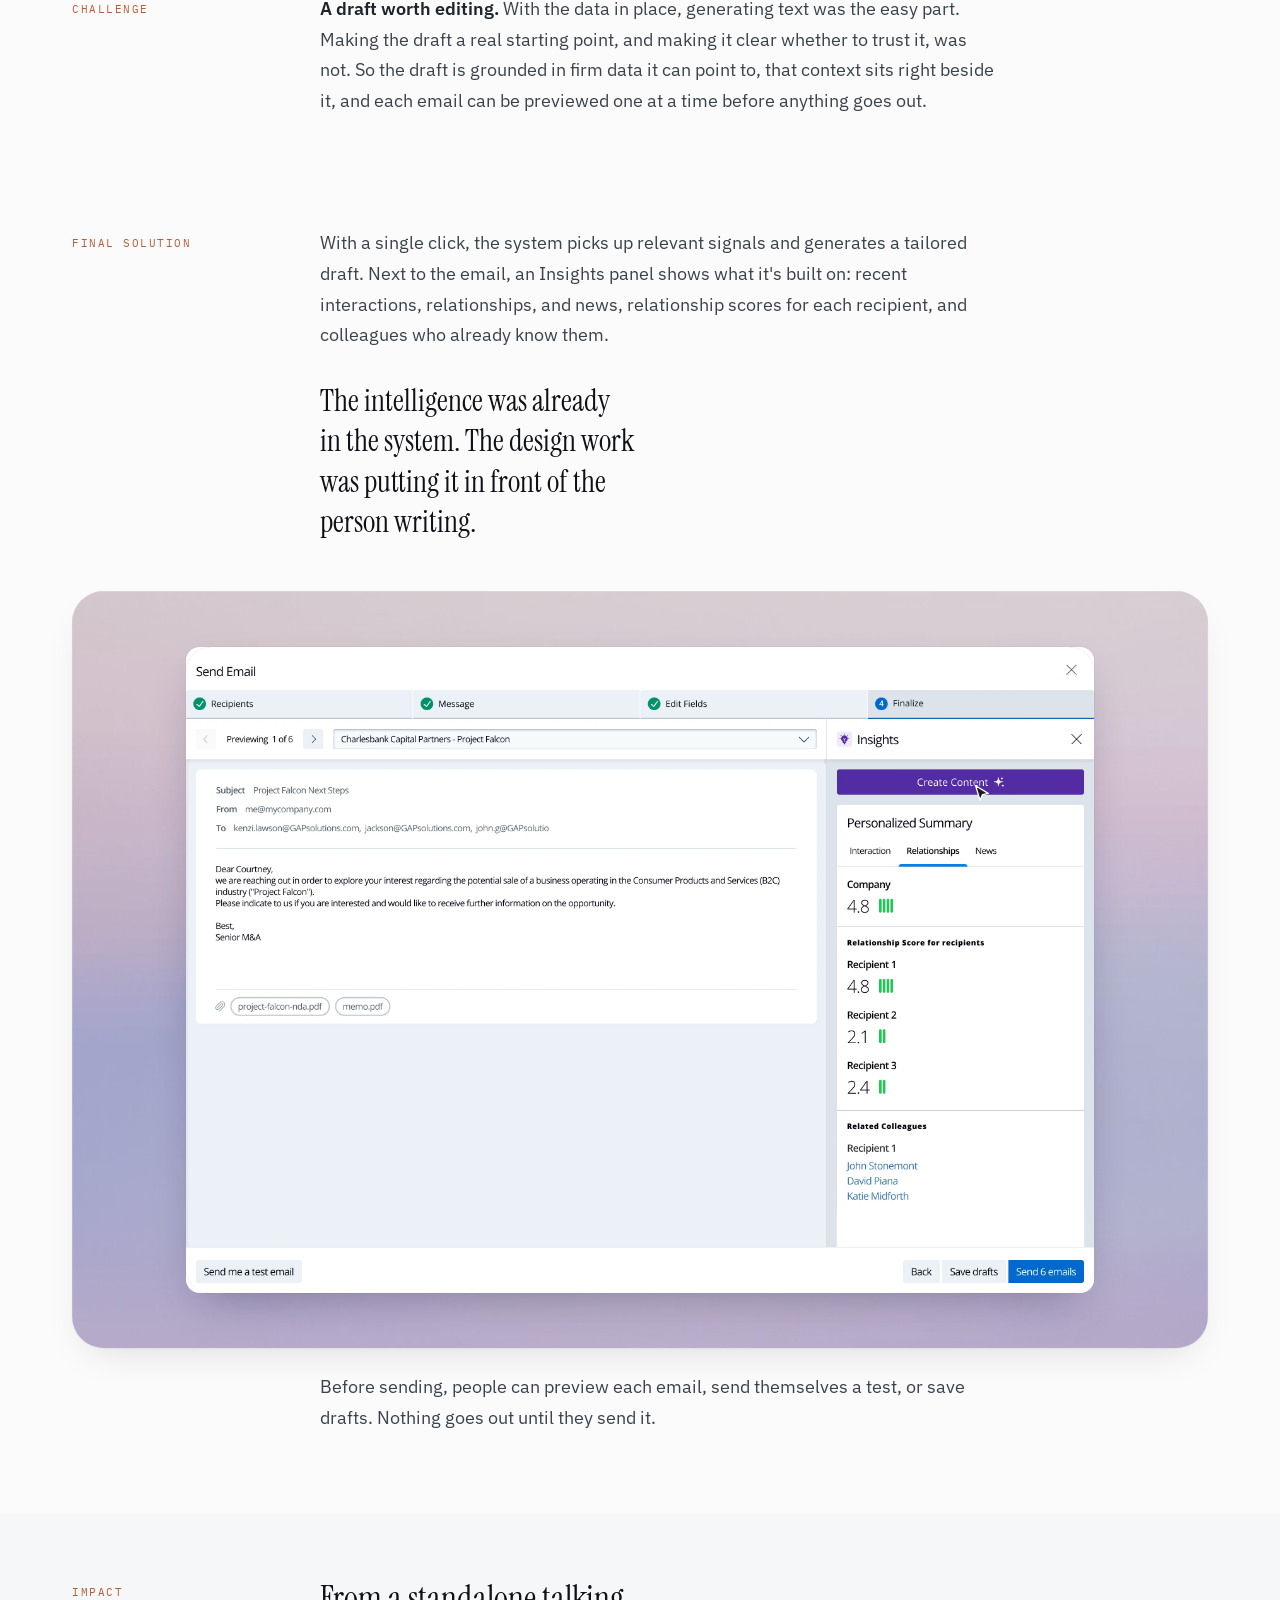
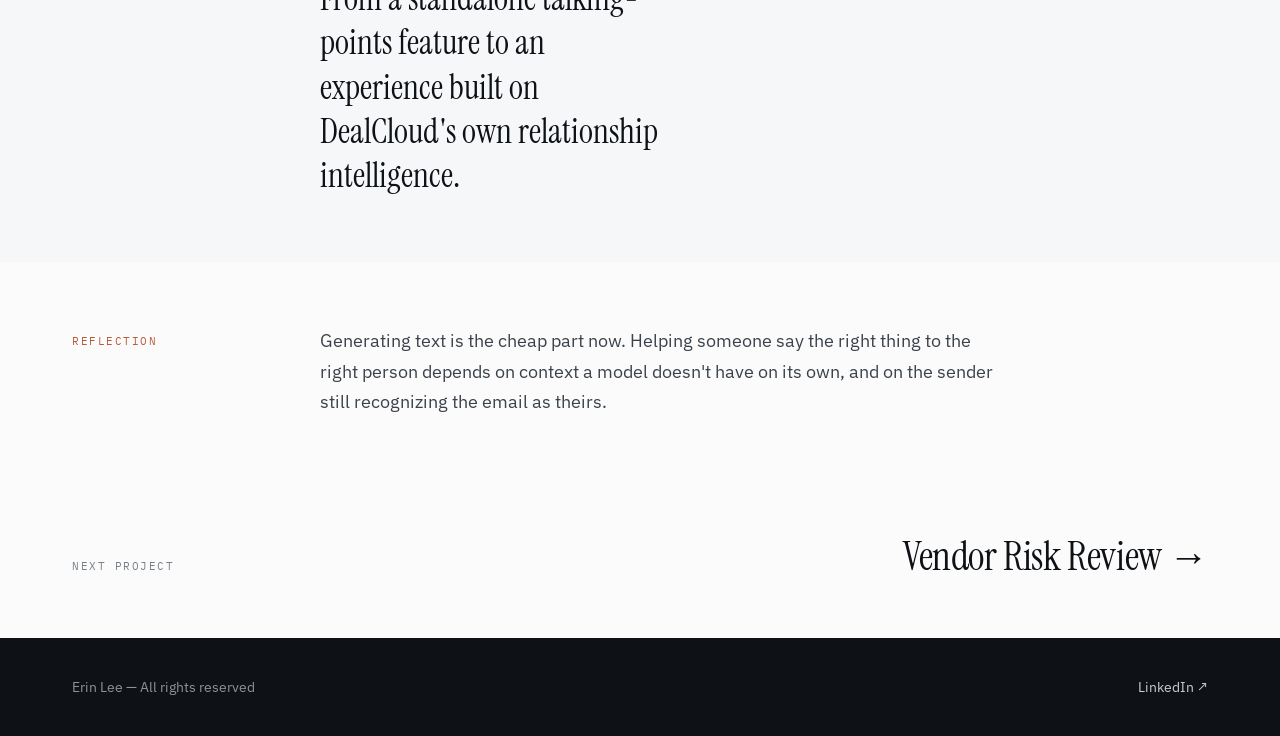
==== commit 7b24a7aa: "Large Objects: note the Natural Language Filter proposal in the AI direction Also gives links inside" ====
--- a/ai-applied-outreach.html
+++ b/ai-applied-outreach.html
@@ -27,7 +27,7 @@
 <link rel="preconnect" href="https://fonts.googleapis.com">
 <link rel="preconnect" href="https://fonts.gstatic.com" crossorigin>
 <link href="https://fonts.googleapis.com/css2?family=Instrument+Serif:ital@0;1&family=IBM+Plex+Sans:wght@400;450;500;600&family=IBM+Plex+Mono:wght@400;500&display=swap" rel="stylesheet">
-<link rel="stylesheet" href="assets/css/styles.css?v=14">
+<link rel="stylesheet" href="assets/css/styles.css?v=15">
 <script src="assets/js/reveal.js?v=2" defer></script>
 </head>
 <body>
--- a/assets/css/styles.css
+++ b/assets/css/styles.css
@@ -292,6 +292,8 @@
 .cs-copy { display: flex; flex-direction: column; gap: 22px; max-width: 68ch; }
 .cs-copy p, p.cs-copy { margin: 0; font-size: 18px; line-height: 1.7; color: var(--text); text-wrap: pretty; }
 .cs-copy em { font-style: italic; color: var(--text-strong); }
+.cs-copy a { color: var(--text-strong); text-decoration: underline; text-decoration-color: var(--accent); text-underline-offset: 3px; }
+.cs-copy a:hover { color: var(--accent-hover); }
 .cs-copy .pullquote {
   font-family: var(--serif); font-size: 30px; line-height: 1.35; color: var(--ink);
   max-width: 24ch; padding-top: 8px;
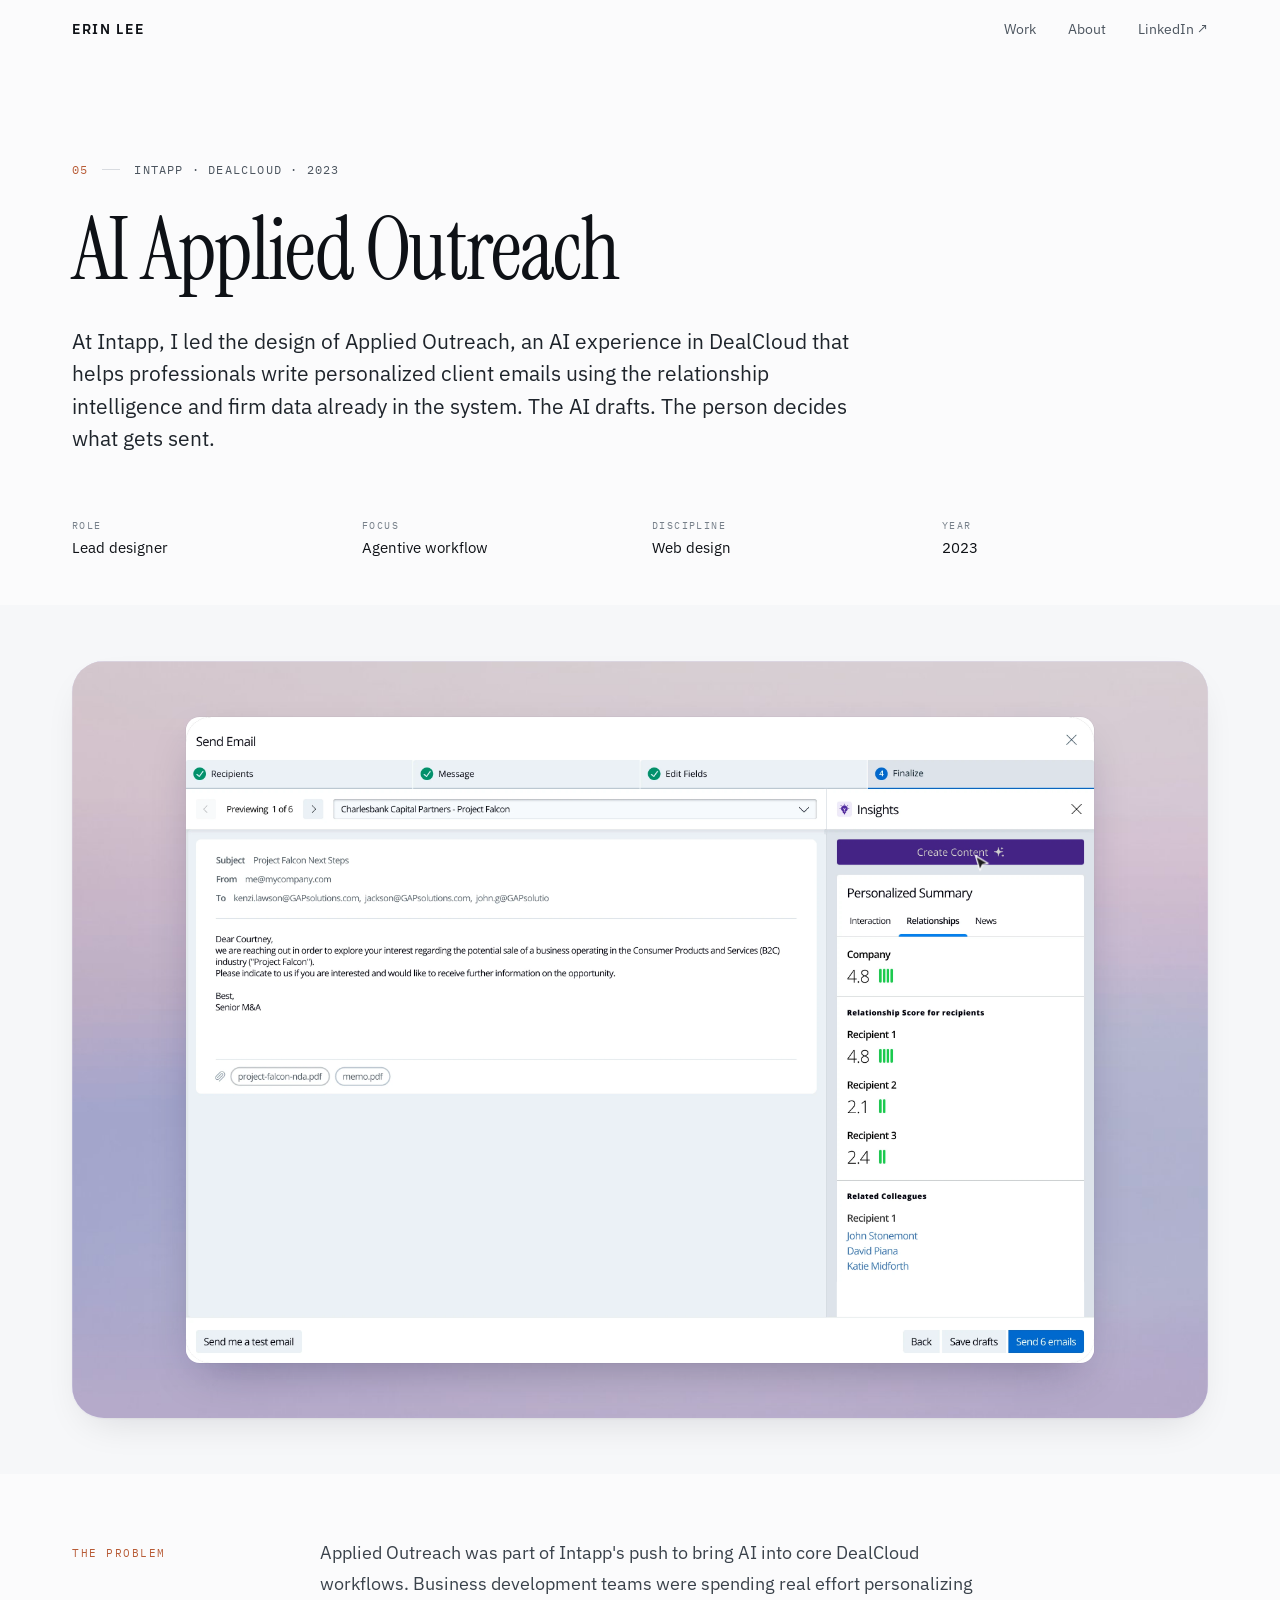
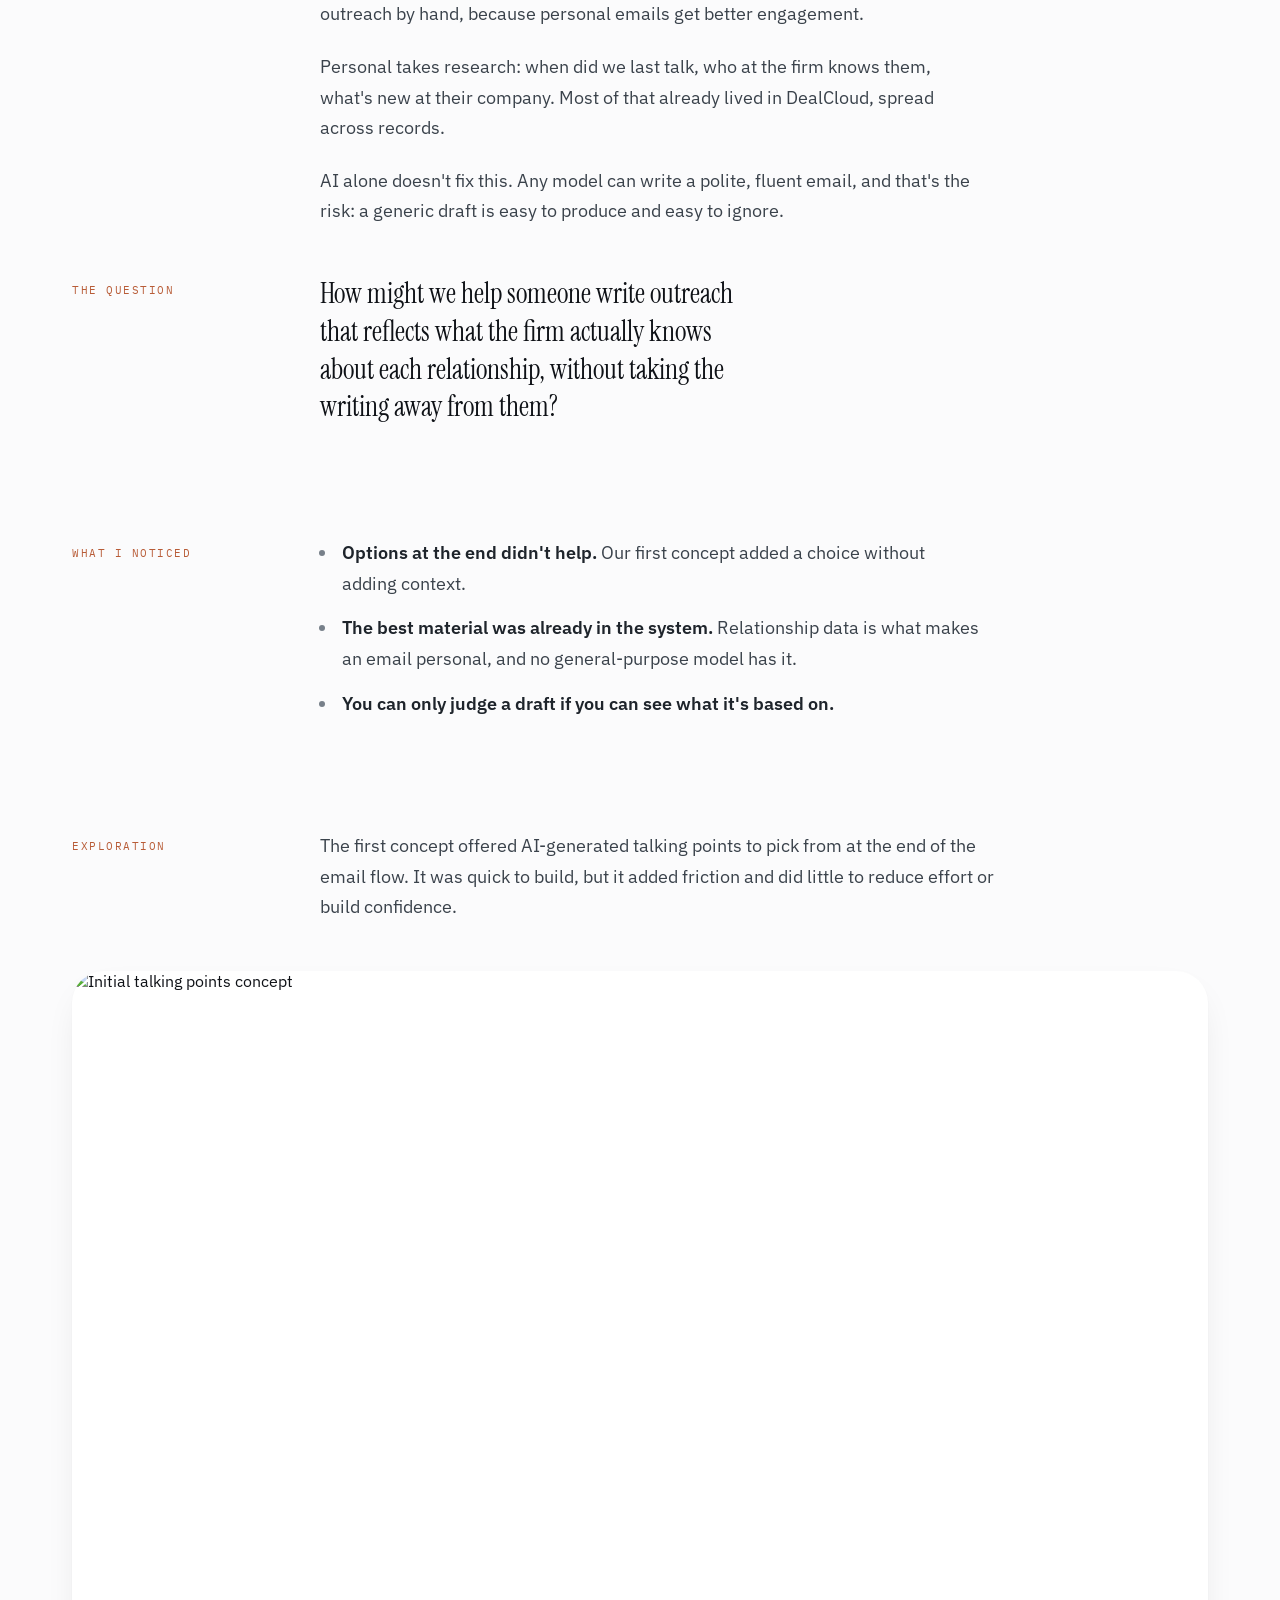
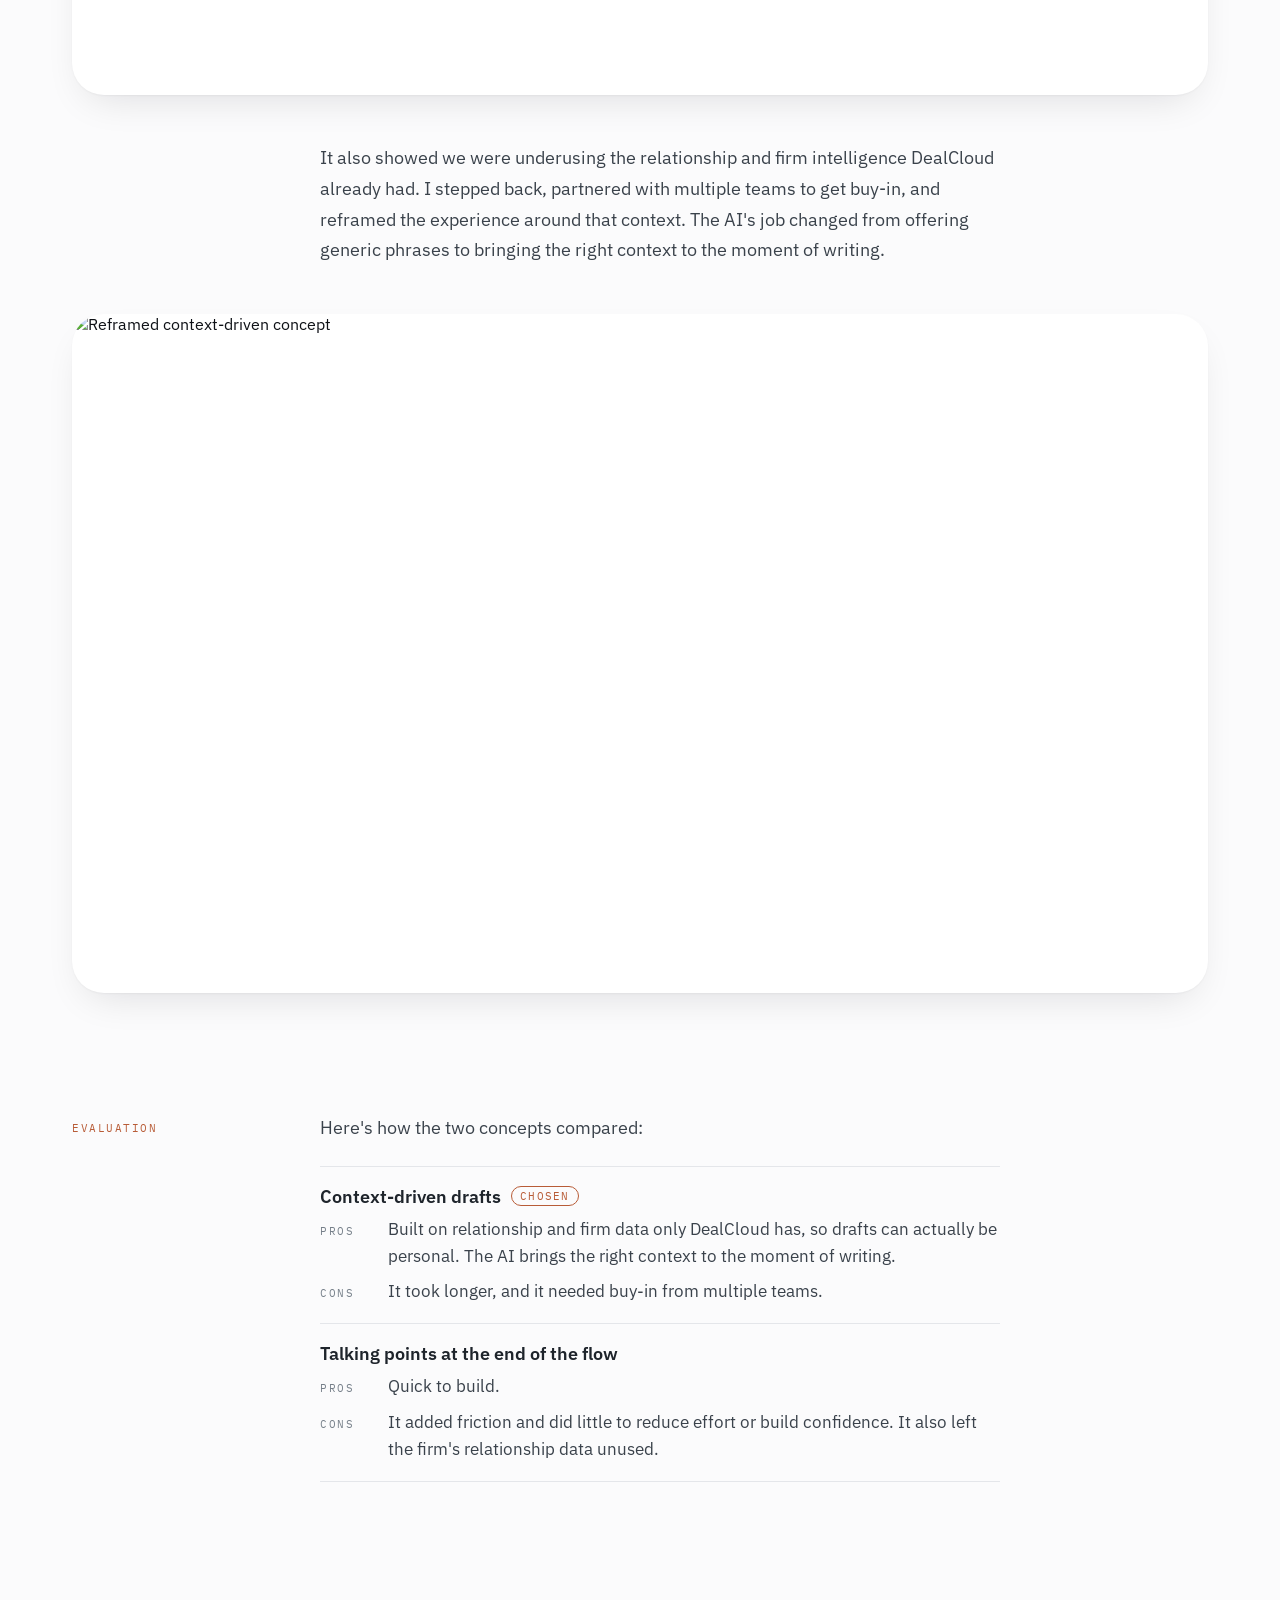
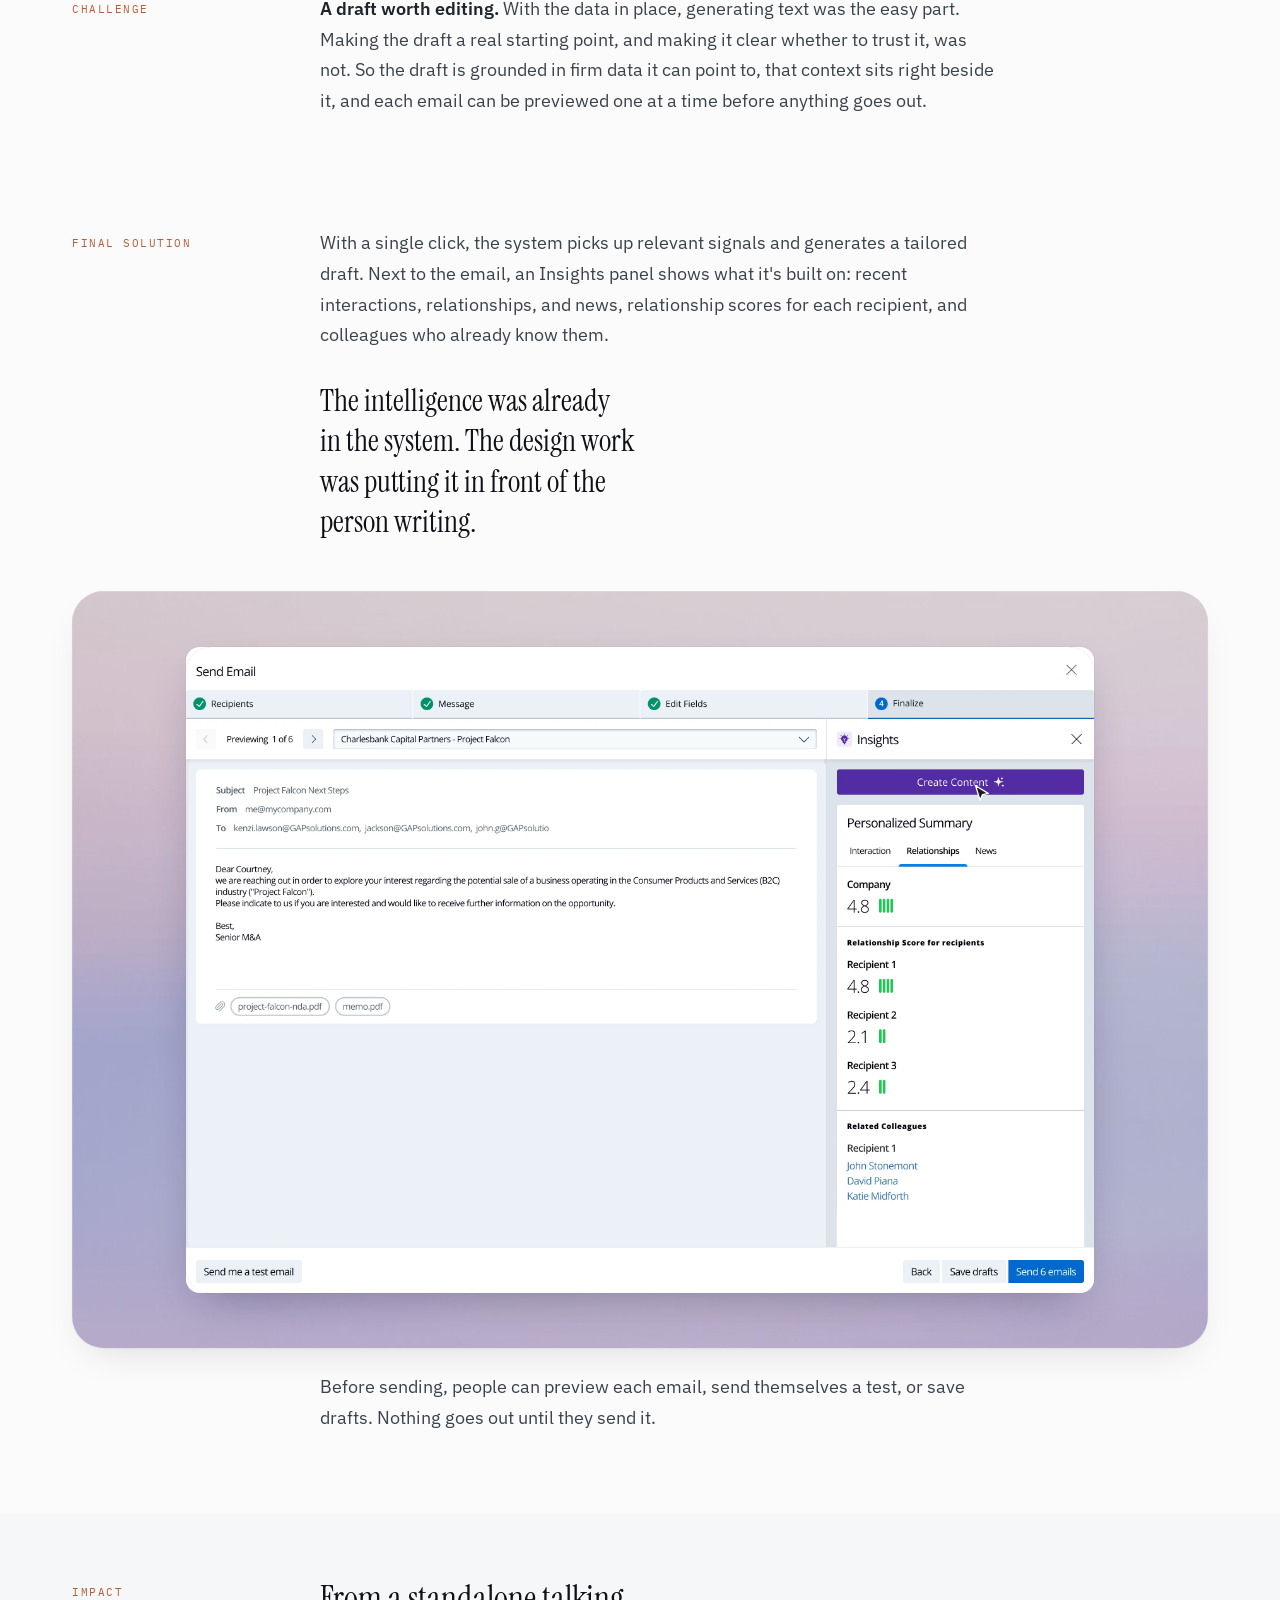
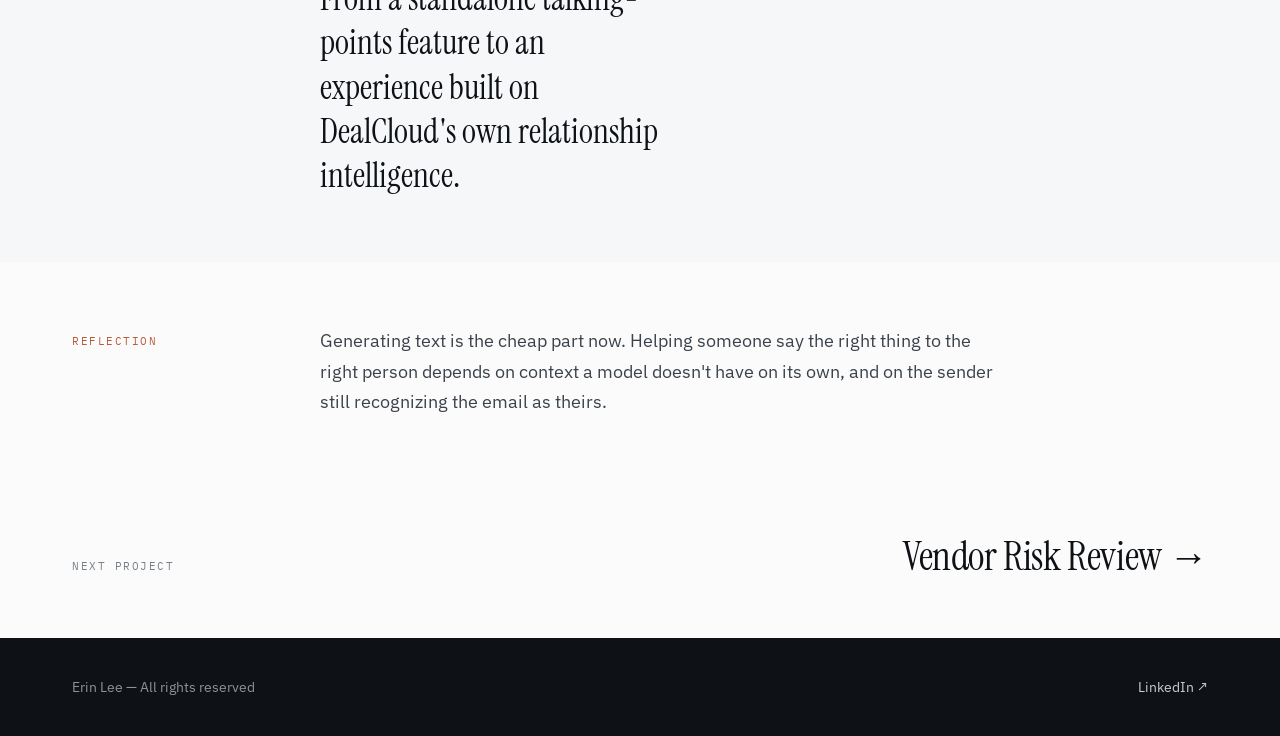
==== commit 66211a34: "Move Intapp Assist to the top of the homepage and renumber projects Order: Assist, NLF, Large Object" ====
--- a/ai-applied-outreach.html
+++ b/ai-applied-outreach.html
@@ -47,7 +47,7 @@
 
   <section class="cs-hero">
     <div class="cs-eyebrow">
-      <span class="cs-eyebrow__num">04</span><span class="cs-eyebrow__rule"></span>
+      <span class="cs-eyebrow__num">05</span><span class="cs-eyebrow__rule"></span>
       <span>Intapp · DealCloud · 2023</span>
     </div>
     <h1>AI Applied Outreach</h1>
